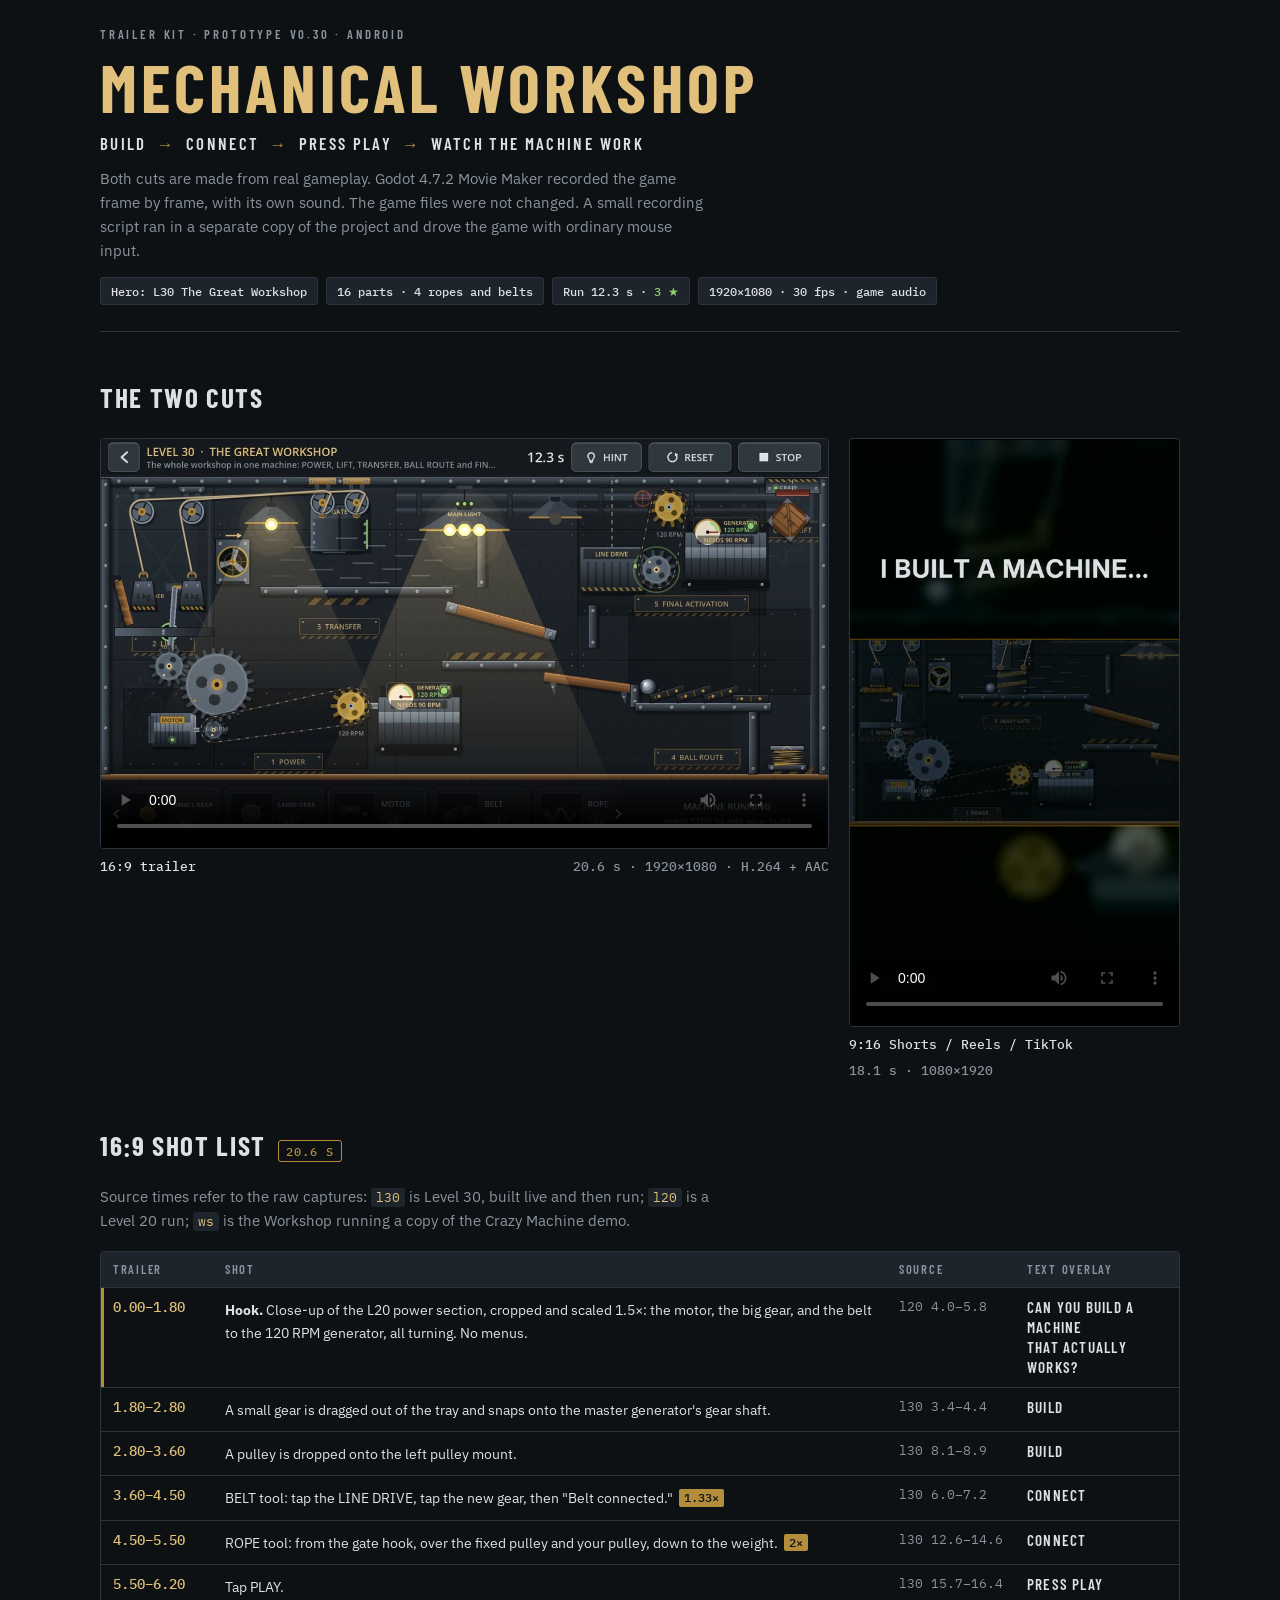
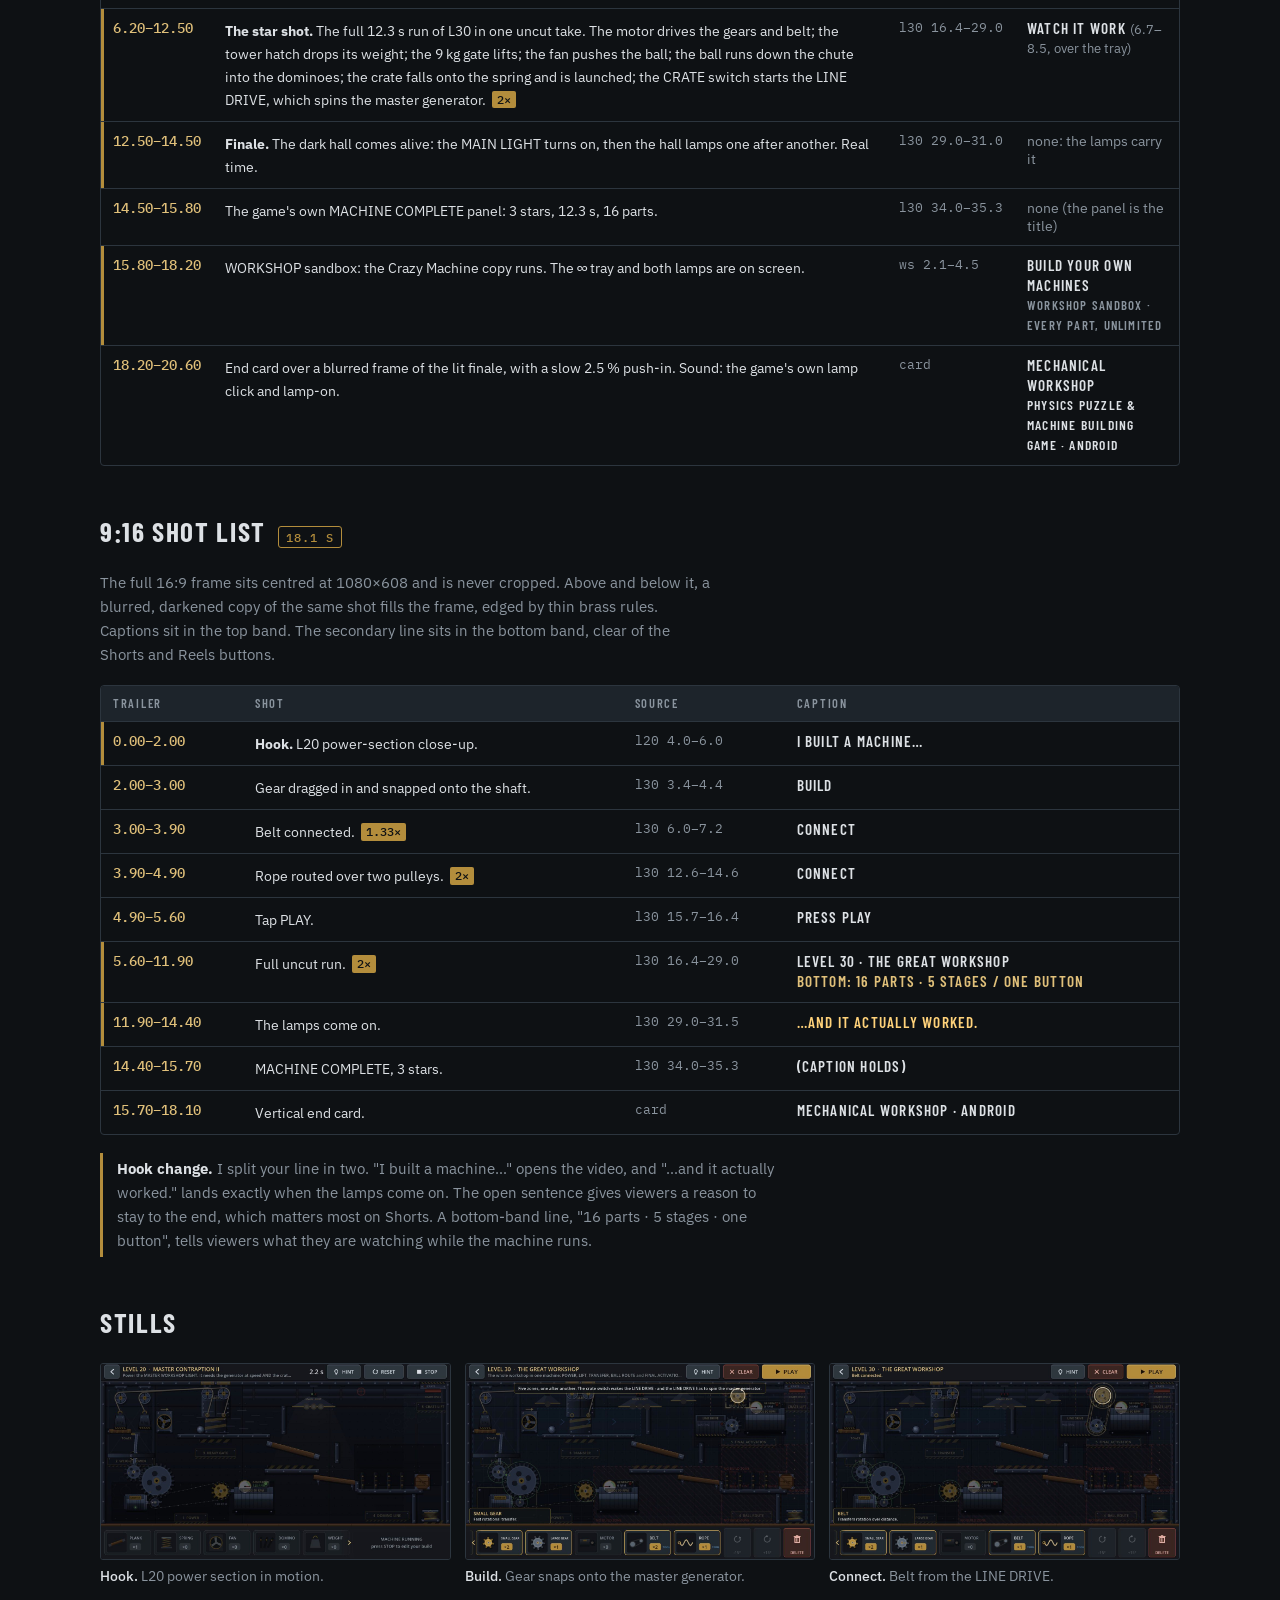
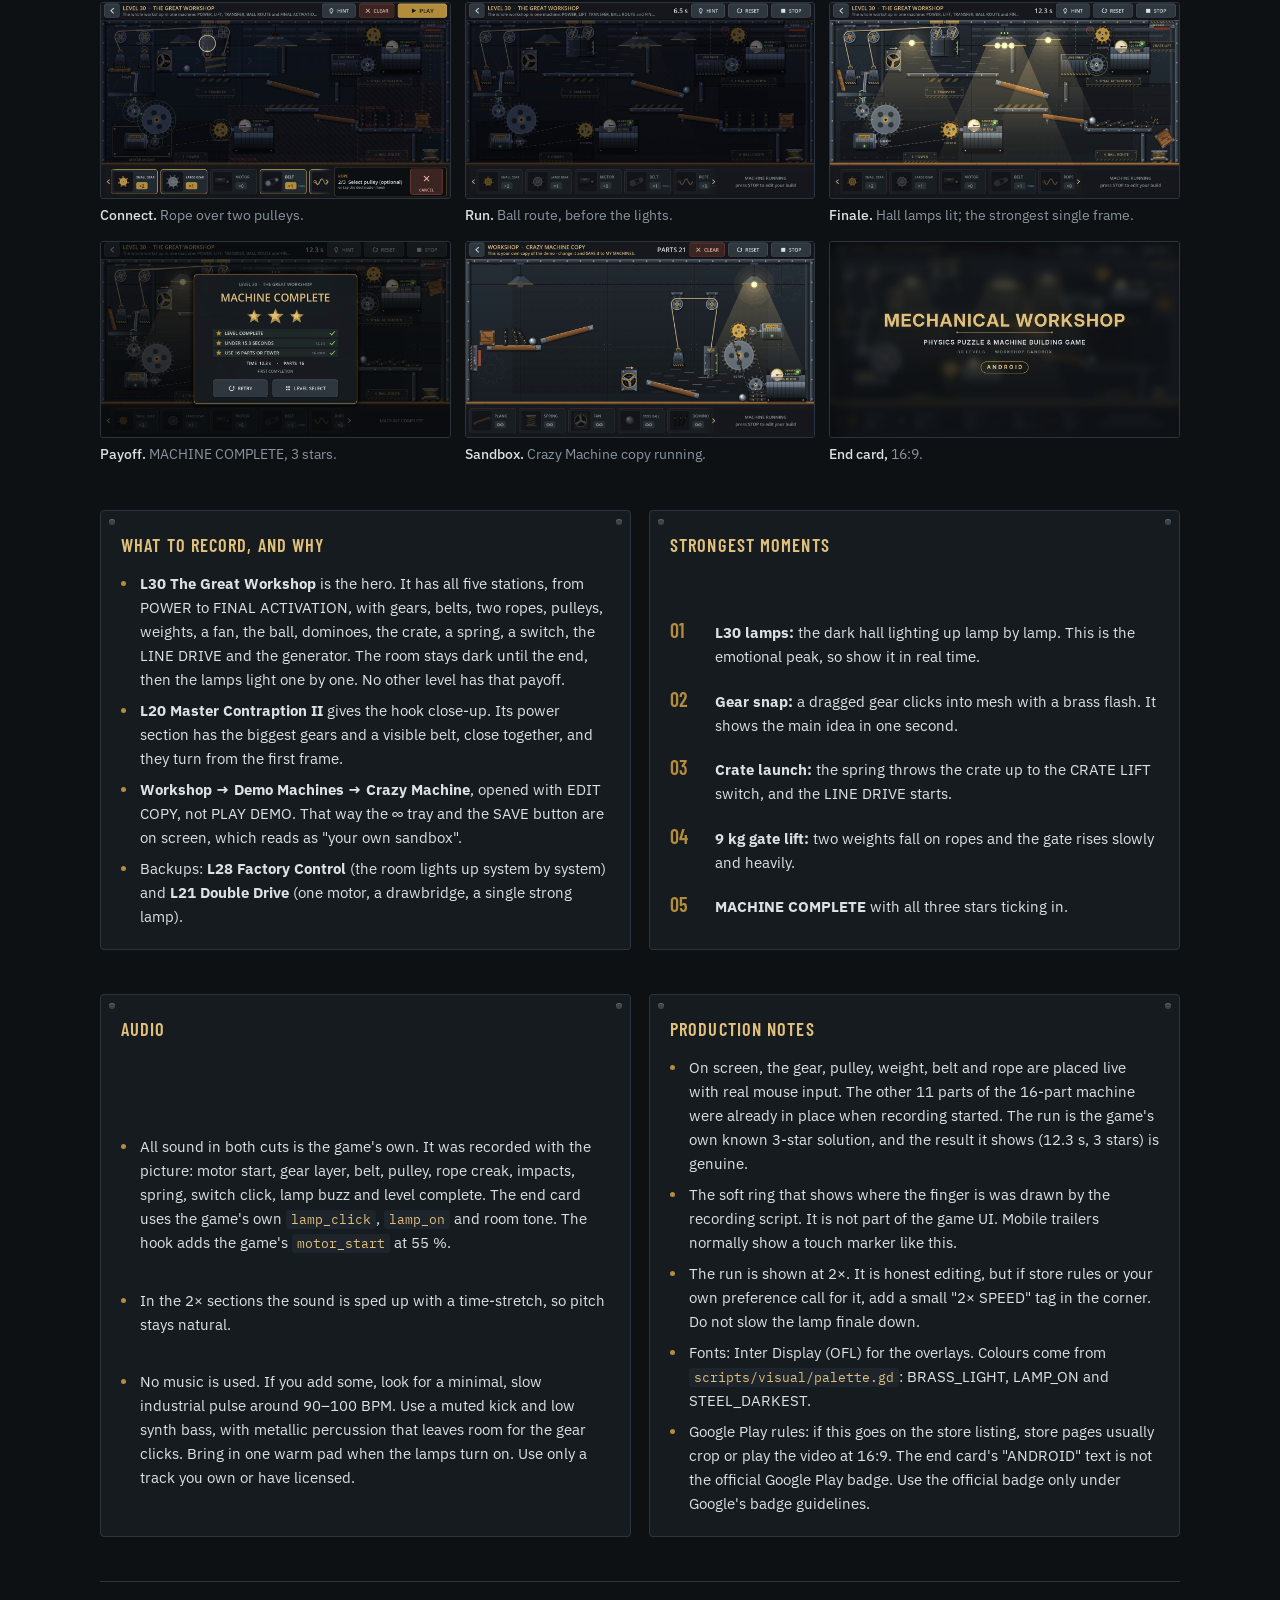
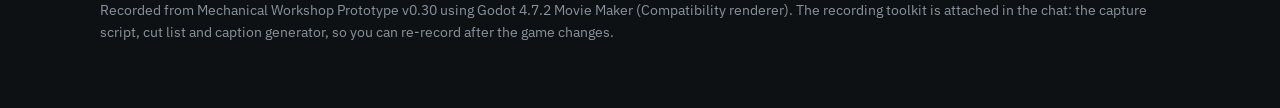
==== index.html @ 8f276968 "Add Mechanical Workshop trailer site and media" ====
<!doctype html><html><head><meta charset=utf8><meta name=viewport content="width=device-width,initial-scale=1,viewport-fit=cover"><style>:root{color-scheme:light;box-sizing:border-box;padding-top:env(safe-area-inset-top,0px);padding-bottom:env(safe-area-inset-bottom,0px)}html{scroll-padding-top:env(safe-area-inset-top,0px)}body{margin:0;padding:0;font:14px -apple-system,BlinkMacSystemFont,sans-serif;background:#fff;color:#000}img{max-width:100%}[hidden]:not([hidden=until-found i]){display:none!important}</style></head><body>
<title>Mechanical Workshop Trailer Kit</title>
<link rel="preconnect" href="https://fonts.googleapis.com">
<link rel="preconnect" href="https://fonts.gstatic.com" crossorigin>
<link rel="stylesheet" href="https://fonts.googleapis.com/css2?family=Barlow+Condensed:wght@500;600;700&family=IBM+Plex+Sans:wght@400;500;600&family=IBM+Plex+Mono:wght@400;500&display=swap">
<style>
/* Layout: a workshop production sheet. Riveted steel panels, brass stencil labels, timecodes in mono; one deliberate dark look that matches the game. */
:root {
  --bg: #0e1114;          /* STEEL_DARKEST from the game palette */
  --panel: #161b20;
  --panel-2: #1d242b;
  --rule: #2c353e;
  --fg: #dde1e5;          /* TEXT */
  --dim: #8a949e;         /* TEXT_DIM */
  --brass: #b38d3c;       /* BRASS */
  --brass-l: #e0c07a;     /* BRASS_LIGHT */
  --lamp: #ffd27a;        /* LAMP_ON */
  --green: #8fcf6f;       /* SIGNAL_GREEN */
  --f-display: "Barlow Condensed", "Arial Narrow", "Roboto Condensed", sans-serif;
  --f-body: "IBM Plex Sans", "Segoe UI", system-ui, sans-serif;
  --f-mono: "IBM Plex Mono", ui-monospace, "SFMono-Regular", Menlo, monospace;
  color-scheme: dark;
}
* { box-sizing: border-box; }
body { background: var(--bg); color: var(--fg); font: 15px/1.6 var(--f-body); }
.wrap { max-width: 1120px; margin: 0 auto; padding-inline: 20px; padding-block: 28px 64px; display: grid; gap: 44px; }
a { color: var(--brass-l); }
h1, h2, h3 { font-family: var(--f-display); text-transform: uppercase; letter-spacing: 0.06em; margin: 0; text-wrap: balance; font-weight: 700; }
h1 { font-size: clamp(2.4rem, 6vw, 4.2rem); line-height: 0.95; color: var(--brass-l); }
h2 { font-size: 1.7rem; color: var(--fg); display: flex; align-items: baseline; gap: 12px; flex-wrap: wrap; }
h2 .tag { font: 500 0.78rem/1 var(--f-mono); color: var(--brass); letter-spacing: 0.08em; border: 1px solid var(--brass); padding: 4px 7px; border-radius: 3px; }
h3 { font-size: 1.15rem; color: var(--brass-l); font-weight: 600; }
p { margin: 0; max-width: 68ch; }
.dim { color: var(--dim); }
.eyebrow { font: 600 0.8rem/1 var(--f-display); letter-spacing: 0.22em; text-transform: uppercase; color: var(--dim); }
section { display: grid; gap: 18px; }

header.top { display: grid; gap: 14px; padding-bottom: 26px; border-bottom: 1px solid var(--rule); }
.loop { font: 600 1.05rem/1.2 var(--f-display); letter-spacing: 0.14em; text-transform: uppercase; display: flex; flex-wrap: wrap; gap: 6px 10px; align-items: center; color: var(--fg); }
.loop span.arrow { color: var(--brass); }
.facts { display: flex; flex-wrap: wrap; gap: 8px; }
.chip { font: 500 0.78rem/1 var(--f-mono); color: var(--fg); background: var(--panel-2); border: 1px solid var(--rule); padding: 7px 10px; border-radius: 3px; }
.chip b { color: var(--green); font-weight: 500; }

.players { display: grid; grid-template-columns: minmax(0, 2.2fr) minmax(0, 1fr); gap: 20px; align-items: start; }
.player { display: grid; gap: 10px; min-width: 0; }
.player video { width: 100%; max-width: 100%; display: block; background: #000; border: 1px solid var(--rule); border-radius: 4px; }
.player.v video { max-height: 640px; aspect-ratio: 9 / 16; object-fit: contain; }
.player .cap { display: flex; justify-content: space-between; gap: 10px; flex-wrap: wrap; font: 500 0.8rem/1.3 var(--f-mono); color: var(--dim); }
.player .cap strong { color: var(--fg); font-weight: 500; }

.panel { background: var(--panel); border: 1px solid var(--rule); border-radius: 4px; padding: 20px; display: grid; gap: 12px; position: relative; }
.panel::before, .panel::after { content: ""; position: absolute; top: 8px; width: 6px; height: 6px; border-radius: 50%; background: #3a444e; box-shadow: inset 0 1px 0 #59656f; }
.panel::before { left: 8px; } .panel::after { right: 8px; }

.edl { overflow-x: auto; border: 1px solid var(--rule); border-radius: 4px; }
table { border-collapse: collapse; width: 100%; min-width: 760px; font-size: 0.9rem; }
th { font: 600 0.78rem/1.2 var(--f-display); letter-spacing: 0.14em; text-transform: uppercase; color: var(--dim); text-align: left; padding: 10px 12px; background: var(--panel-2); border-bottom: 1px solid var(--rule); }
td { padding: 10px 12px; border-bottom: 1px solid var(--rule); vertical-align: top; }
tr:last-child td { border-bottom: 0; }
td.tc { font: 500 0.85rem/1.4 var(--f-mono); color: var(--brass-l); white-space: nowrap; font-variant-numeric: tabular-nums; }
td.src { font: 400 0.8rem/1.45 var(--f-mono); color: var(--dim); white-space: nowrap; }
td.ov { font: 600 0.95rem/1.3 var(--f-display); letter-spacing: 0.08em; text-transform: uppercase; color: var(--fg); }
td.ov.none { color: var(--dim); font: 400 0.85rem var(--f-body); letter-spacing: 0; text-transform: none; }
tr.beat td:first-child { box-shadow: inset 3px 0 0 var(--brass); }
.speed { display: inline-block; font: 500 0.72rem/1 var(--f-mono); color: var(--bg); background: var(--brass); padding: 3px 5px; border-radius: 2px; margin-left: 6px; vertical-align: 1px; }

.stills { display: grid; grid-template-columns: repeat(auto-fill, minmax(260px, 1fr)); gap: 14px; }
figure { margin: 0; display: grid; gap: 6px; min-width: 0; }
figure img { width: 100%; display: block; border: 1px solid var(--rule); border-radius: 3px; aspect-ratio: 16 / 9; object-fit: cover; background: #000; }
figcaption { font-size: 0.85rem; color: var(--dim); }
figcaption b { color: var(--fg); font-weight: 500; }

.cols { display: grid; grid-template-columns: repeat(auto-fit, minmax(300px, 1fr)); gap: 18px; }
ul.plain { margin: 0; padding-left: 1.1em; display: grid; gap: 7px; }
ul.plain li { padding-left: 2px; }
ul.plain li::marker { color: var(--brass); }
.rank { display: grid; gap: 10px; counter-reset: r; margin: 0; padding: 0; list-style: none; }
.rank li { display: grid; grid-template-columns: 2.2rem minmax(0, 1fr); gap: 10px; align-items: baseline; counter-increment: r; }
.rank li::before { content: counter(r, decimal-leading-zero); font: 600 1.25rem/1 var(--f-display); color: var(--brass); }
.rank b { color: var(--fg); }
code { font: 0.85em var(--f-mono); color: var(--brass-l); background: var(--panel-2); padding: 1px 5px; border-radius: 3px; }
.note { border-left: 3px solid var(--brass); padding: 4px 0 4px 14px; color: var(--dim); max-width: 75ch; }
.note b { color: var(--fg); }
footer { color: var(--dim); font-size: 0.85rem; border-top: 1px solid var(--rule); padding-top: 18px; }

@media (max-width: 760px) {
  .players { grid-template-columns: minmax(0, 1fr); }
  .player.v { max-width: 360px; }
}
@media (prefers-reduced-motion: reduce) { * { scroll-behavior: auto; } }
</style>

<div class="wrap">

<header class="top">
  <div class="eyebrow">Trailer kit · Prototype v0.30 · Android</div>
  <h1>Mechanical Workshop</h1>
  <div class="loop" aria-label="Trailer arc">
    <span>Build</span><span class="arrow">→</span><span>Connect</span><span class="arrow">→</span><span>Press play</span><span class="arrow">→</span><span>Watch the machine work</span>
  </div>
  <p class="dim">Both cuts are made from real gameplay. Godot 4.7.2 Movie Maker recorded the game frame by frame, with its own sound. The game files were not changed. A small recording script ran in a separate copy of the project and drove the game with ordinary mouse input.</p>
  <div class="facts">
    <span class="chip">Hero: L30 The Great Workshop</span>
    <span class="chip">16 parts · 4 ropes and belts</span>
    <span class="chip">Run 12.3 s · <b>3 ★</b></span>
    <span class="chip">1920×1080 · 30 fps · game audio</span>
  </div>
</header>

<section>
  <h2>The two cuts</h2>
  <div class="players">
    <div class="player">
      <video controls preload="metadata" playsinline poster="media/poster_h.jpg" src="media/mechanical_workshop_trailer_16x9.mp4"></video>
      <div class="cap"><strong>16:9 trailer</strong><span>20.6 s · 1920×1080 · H.264 + AAC</span></div>
    </div>
    <div class="player v">
      <video controls preload="metadata" playsinline poster="media/poster_v.jpg" src="media/mechanical_workshop_shorts_9x16.mp4"></video>
      <div class="cap"><strong>9:16 Shorts / Reels / TikTok</strong><span>18.1 s · 1080×1920</span></div>
    </div>
  </div>
</section>

<section>
  <h2>16:9 shot list <span class="tag">20.6 s</span></h2>
  <p class="dim">Source times refer to the raw captures: <code>l30</code> is Level 30, built live and then run; <code>l20</code> is a Level 20 run; <code>ws</code> is the Workshop running a copy of the Crazy Machine demo.</p>
  <div class="edl">
    <table>
      <thead><tr><th>Trailer</th><th>Shot</th><th>Source</th><th>Text overlay</th></tr></thead>
      <tbody>
        <tr class="beat"><td class="tc">0.00–1.80</td><td><b>Hook.</b> Close-up of the L20 power section, cropped and scaled 1.5×: the motor, the big gear, and the belt to the 120 RPM generator, all turning. No menus.</td><td class="src">l20 4.0–5.8</td><td class="ov">Can you build a machine<br>that actually works?</td></tr>
        <tr><td class="tc">1.80–2.80</td><td>A small gear is dragged out of the tray and snaps onto the master generator's gear shaft.</td><td class="src">l30 3.4–4.4</td><td class="ov">Build</td></tr>
        <tr><td class="tc">2.80–3.60</td><td>A pulley is dropped onto the left pulley mount.</td><td class="src">l30 8.1–8.9</td><td class="ov">Build</td></tr>
        <tr><td class="tc">3.60–4.50</td><td>BELT tool: tap the LINE DRIVE, tap the new gear, then "Belt connected."<span class="speed">1.33×</span></td><td class="src">l30 6.0–7.2</td><td class="ov">Connect</td></tr>
        <tr><td class="tc">4.50–5.50</td><td>ROPE tool: from the gate hook, over the fixed pulley and your pulley, down to the weight.<span class="speed">2×</span></td><td class="src">l30 12.6–14.6</td><td class="ov">Connect</td></tr>
        <tr><td class="tc">5.50–6.20</td><td>Tap PLAY.</td><td class="src">l30 15.7–16.4</td><td class="ov">Press play</td></tr>
        <tr class="beat"><td class="tc">6.20–12.50</td><td><b>The star shot.</b> The full 12.3 s run of L30 in one uncut take. The motor drives the gears and belt; the tower hatch drops its weight; the 9 kg gate lifts; the fan pushes the ball; the ball runs down the chute into the dominoes; the crate falls onto the spring and is launched; the CRATE switch starts the LINE DRIVE, which spins the master generator.<span class="speed">2×</span></td><td class="src">l30 16.4–29.0</td><td class="ov">Watch it work <span class="dim" style="font:400 .8rem var(--f-body);text-transform:none;letter-spacing:0">(6.7–8.5, over the tray)</span></td></tr>
        <tr class="beat"><td class="tc">12.50–14.50</td><td><b>Finale.</b> The dark hall comes alive: the MAIN LIGHT turns on, then the hall lamps one after another. Real time.</td><td class="src">l30 29.0–31.0</td><td class="ov none">none: the lamps carry it</td></tr>
        <tr><td class="tc">14.50–15.80</td><td>The game's own MACHINE COMPLETE panel: 3 stars, 12.3 s, 16 parts.</td><td class="src">l30 34.0–35.3</td><td class="ov none">none (the panel is the title)</td></tr>
        <tr class="beat"><td class="tc">15.80–18.20</td><td>WORKSHOP sandbox: the Crazy Machine copy runs. The ∞ tray and both lamps are on screen.</td><td class="src">ws 2.1–4.5</td><td class="ov">Build your own machines<br><span style="font-size:.8rem;color:var(--dim)">Workshop sandbox · every part, unlimited</span></td></tr>
        <tr><td class="tc">18.20–20.60</td><td>End card over a blurred frame of the lit finale, with a slow 2.5 % push-in. Sound: the game's own lamp click and lamp-on.</td><td class="src">card</td><td class="ov">Mechanical Workshop<br><span style="font-size:.85rem">Physics Puzzle &amp; Machine Building Game · Android</span></td></tr>
      </tbody>
    </table>
  </div>
</section>

<section>
  <h2>9:16 shot list <span class="tag">18.1 s</span></h2>
  <p class="dim">The full 16:9 frame sits centred at 1080×608 and is never cropped. Above and below it, a blurred, darkened copy of the same shot fills the frame, edged by thin brass rules. Captions sit in the top band. The secondary line sits in the bottom band, clear of the Shorts and Reels buttons.</p>
  <div class="edl">
    <table>
      <thead><tr><th>Trailer</th><th>Shot</th><th>Source</th><th>Caption</th></tr></thead>
      <tbody>
        <tr class="beat"><td class="tc">0.00–2.00</td><td><b>Hook.</b> L20 power-section close-up.</td><td class="src">l20 4.0–6.0</td><td class="ov">I built a machine…</td></tr>
        <tr><td class="tc">2.00–3.00</td><td>Gear dragged in and snapped onto the shaft.</td><td class="src">l30 3.4–4.4</td><td class="ov">Build</td></tr>
        <tr><td class="tc">3.00–3.90</td><td>Belt connected.<span class="speed">1.33×</span></td><td class="src">l30 6.0–7.2</td><td class="ov">Connect</td></tr>
        <tr><td class="tc">3.90–4.90</td><td>Rope routed over two pulleys.<span class="speed">2×</span></td><td class="src">l30 12.6–14.6</td><td class="ov">Connect</td></tr>
        <tr><td class="tc">4.90–5.60</td><td>Tap PLAY.</td><td class="src">l30 15.7–16.4</td><td class="ov">Press play</td></tr>
        <tr class="beat"><td class="tc">5.60–11.90</td><td>Full uncut run.<span class="speed">2×</span></td><td class="src">l30 16.4–29.0</td><td class="ov">Level 30 · The Great Workshop<br><span style="color:var(--brass-l)">bottom: 16 parts · 5 stages / one button</span></td></tr>
        <tr class="beat"><td class="tc">11.90–14.40</td><td>The lamps come on.</td><td class="src">l30 29.0–31.5</td><td class="ov" style="color:var(--lamp)">…and it actually worked.</td></tr>
        <tr><td class="tc">14.40–15.70</td><td>MACHINE COMPLETE, 3 stars.</td><td class="src">l30 34.0–35.3</td><td class="ov">(caption holds)</td></tr>
        <tr><td class="tc">15.70–18.10</td><td>Vertical end card.</td><td class="src">card</td><td class="ov">Mechanical Workshop · Android</td></tr>
      </tbody>
    </table>
  </div>
  <p class="note"><b>Hook change.</b> I split your line in two. "I built a machine…" opens the video, and "…and it actually worked." lands exactly when the lamps come on. The open sentence gives viewers a reason to stay to the end, which matters most on Shorts. A bottom-band line, "16 parts · 5 stages · one button", tells viewers what they are watching while the machine runs.</p>
</section>

<section>
  <h2>Stills</h2>
  <div class="stills">
    <figure><img src="media/01_hook_power_section_L20.jpg" alt="Level 20 power section: motor, large gear, belt and generator at 120 RPM" loading="lazy"><figcaption><b>Hook.</b> L20 power section in motion.</figcaption></figure>
    <figure><img src="media/02_build_gear_snaps_onto_master_generator.jpg" alt="Small gear placed on the master generator shaft in Level 30" loading="lazy"><figcaption><b>Build.</b> Gear snaps onto the master generator.</figcaption></figure>
    <figure><img src="media/03_connect_belt_line_drive.jpg" alt="Belt connected from the line drive to the gear" loading="lazy"><figcaption><b>Connect.</b> Belt from the LINE DRIVE.</figcaption></figure>
    <figure><img src="media/04_connect_rope_over_pulleys.jpg" alt="Rope routed from the heavy gate over two pulleys to a weight" loading="lazy"><figcaption><b>Connect.</b> Rope over two pulleys.</figcaption></figure>
    <figure><img src="media/05_run_ball_route.jpg" alt="Level 30 running: ball on the route towards the dominoes" loading="lazy"><figcaption><b>Run.</b> Ball route, before the lights.</figcaption></figure>
    <figure><img src="media/06_finale_hall_lamps.jpg" alt="Level 30 finale with the main light and hall lamps on" loading="lazy"><figcaption><b>Finale.</b> Hall lamps lit; the strongest single frame.</figcaption></figure>
    <figure><img src="media/07_machine_complete_3_stars.jpg" alt="Machine complete panel with three stars" loading="lazy"><figcaption><b>Payoff.</b> MACHINE COMPLETE, 3 stars.</figcaption></figure>
    <figure><img src="media/08_workshop_crazy_machine.jpg" alt="Workshop sandbox running the Crazy Machine copy" loading="lazy"><figcaption><b>Sandbox.</b> Crazy Machine copy running.</figcaption></figure>
    <figure><img src="media/09_end_card_16x9.jpg" alt="16:9 end card" loading="lazy"><figcaption><b>End card,</b> 16:9.</figcaption></figure>
  </div>
</section>

<section class="cols">
  <div class="panel">
    <h3>What to record, and why</h3>
    <ul class="plain">
      <li><b>L30 The Great Workshop</b> is the hero. It has all five stations, from POWER to FINAL ACTIVATION, with gears, belts, two ropes, pulleys, weights, a fan, the ball, dominoes, the crate, a spring, a switch, the LINE DRIVE and the generator. The room stays dark until the end, then the lamps light one by one. No other level has that payoff.</li>
      <li><b>L20 Master Contraption II</b> gives the hook close-up. Its power section has the biggest gears and a visible belt, close together, and they turn from the first frame.</li>
      <li><b>Workshop → Demo Machines → Crazy Machine</b>, opened with EDIT COPY, not PLAY DEMO. That way the ∞ tray and the SAVE button are on screen, which reads as "your own sandbox".</li>
      <li>Backups: <b>L28 Factory Control</b> (the room lights up system by system) and <b>L21 Double Drive</b> (one motor, a drawbridge, a single strong lamp).</li>
    </ul>
  </div>
  <div class="panel">
    <h3>Strongest moments</h3>
    <ol class="rank">
      <li><span><b>L30 lamps:</b> the dark hall lighting up lamp by lamp. This is the emotional peak, so show it in real time.</span></li>
      <li><span><b>Gear snap:</b> a dragged gear clicks into mesh with a brass flash. It shows the main idea in one second.</span></li>
      <li><span><b>Crate launch:</b> the spring throws the crate up to the CRATE LIFT switch, and the LINE DRIVE starts.</span></li>
      <li><span><b>9 kg gate lift:</b> two weights fall on ropes and the gate rises slowly and heavily.</span></li>
      <li><span><b>MACHINE COMPLETE</b> with all three stars ticking in.</span></li>
    </ol>
  </div>
</section>

<section class="cols">
  <div class="panel">
    <h3>Audio</h3>
    <ul class="plain">
      <li>All sound in both cuts is the game's own. It was recorded with the picture: motor start, gear layer, belt, pulley, rope creak, impacts, spring, switch click, lamp buzz and level complete. The end card uses the game's own <code>lamp_click</code>, <code>lamp_on</code> and room tone. The hook adds the game's <code>motor_start</code> at 55 %.</li>
      <li>In the 2× sections the sound is sped up with a time-stretch, so pitch stays natural.</li>
      <li>No music is used. If you add some, look for a minimal, slow industrial pulse around 90–100 BPM. Use a muted kick and low synth bass, with metallic percussion that leaves room for the gear clicks. Bring in one warm pad when the lamps turn on. Use only a track you own or have licensed.</li>
    </ul>
  </div>
  <div class="panel">
    <h3>Production notes</h3>
    <ul class="plain">
      <li>On screen, the gear, pulley, weight, belt and rope are placed live with real mouse input. The other 11 parts of the 16-part machine were already in place when recording started. The run is the game's own known 3-star solution, and the result it shows (12.3 s, 3 stars) is genuine.</li>
      <li>The soft ring that shows where the finger is was drawn by the recording script. It is not part of the game UI. Mobile trailers normally show a touch marker like this.</li>
      <li>The run is shown at 2×. It is honest editing, but if store rules or your own preference call for it, add a small "2× SPEED" tag in the corner. Do not slow the lamp finale down.</li>
      <li>Fonts: Inter Display (OFL) for the overlays. Colours come from <code>scripts/visual/palette.gd</code>: BRASS_LIGHT, LAMP_ON and STEEL_DARKEST.</li>
      <li>Google Play rules: if this goes on the store listing, store pages usually crop or play the video at 16:9. The end card's "ANDROID" text is not the official Google Play badge. Use the official badge only under Google's badge guidelines.</li>
    </ul>
  </div>
</section>

<footer>Recorded from Mechanical Workshop Prototype v0.30 using Godot 4.7.2 Movie Maker (Compatibility renderer). The recording toolkit is attached in the chat: the capture script, cut list and caption generator, so you can re-record after the game changes.</footer>
</div>

</body></html>
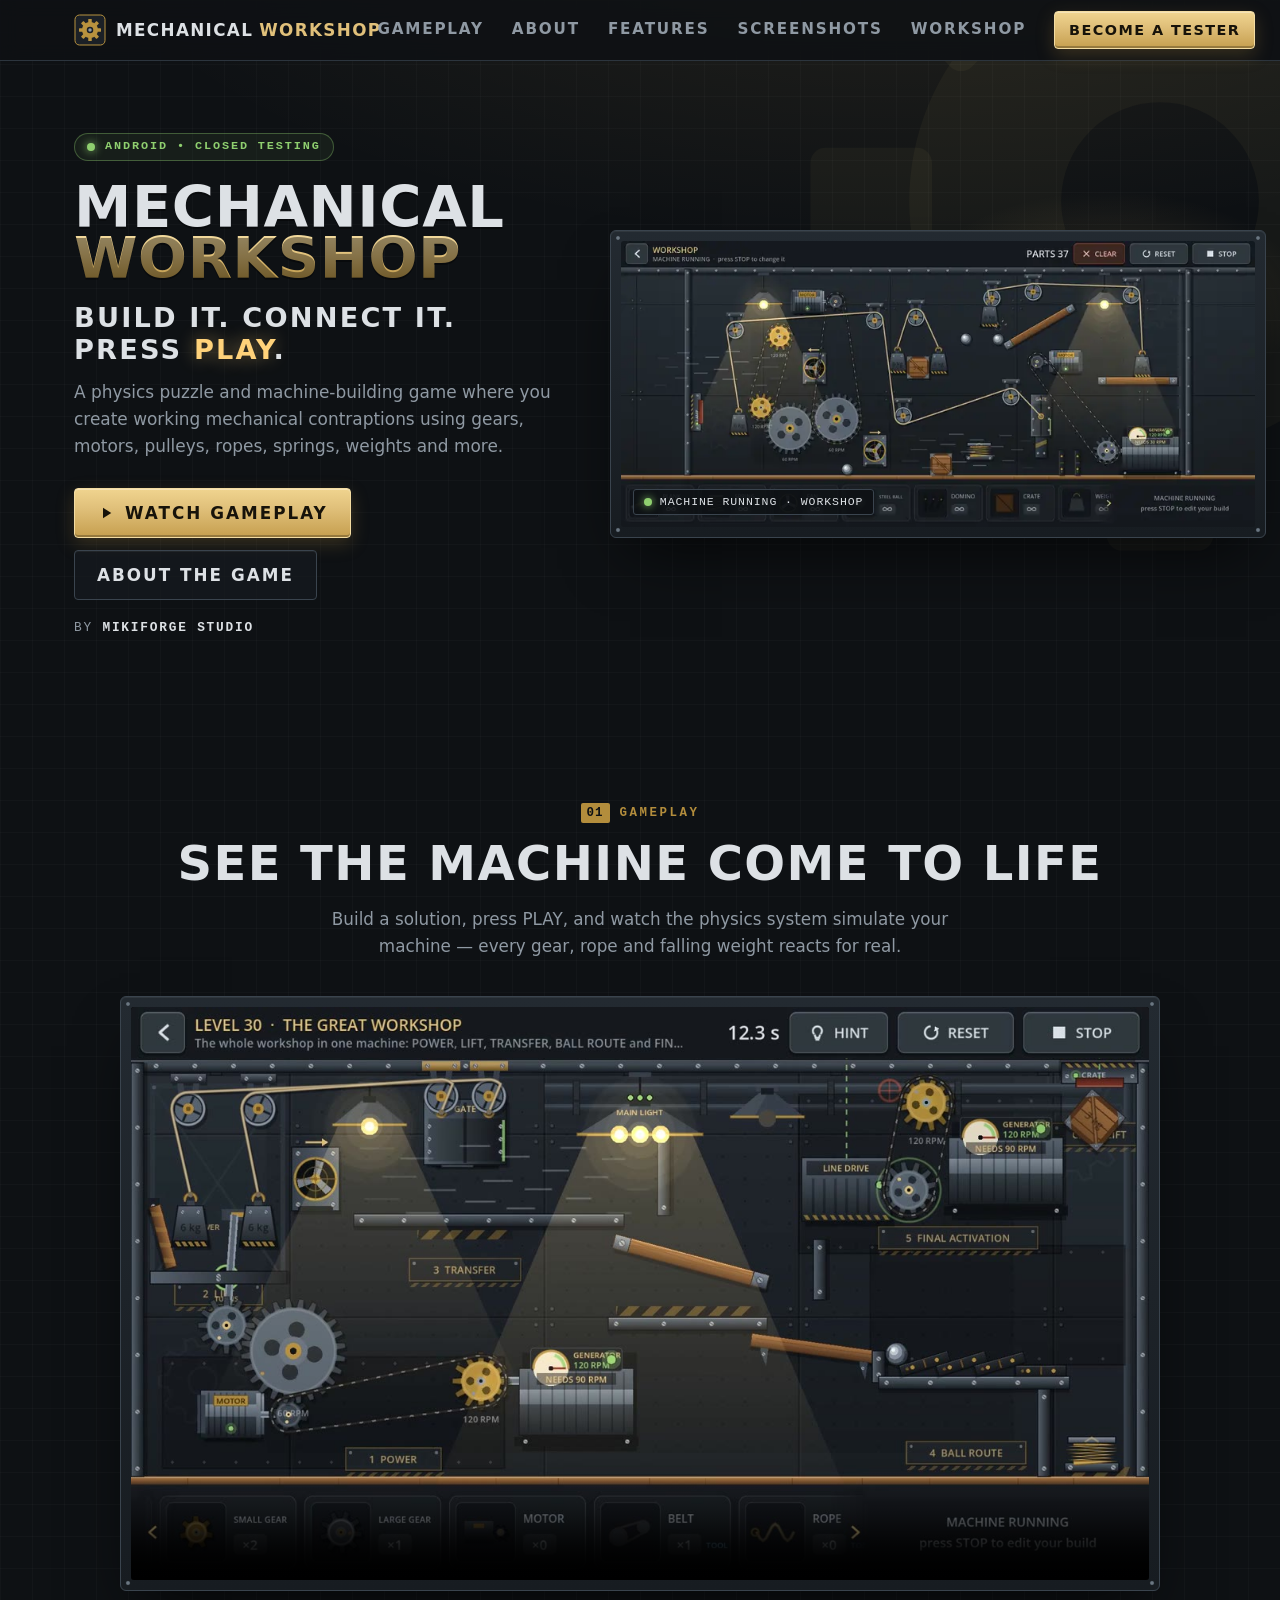
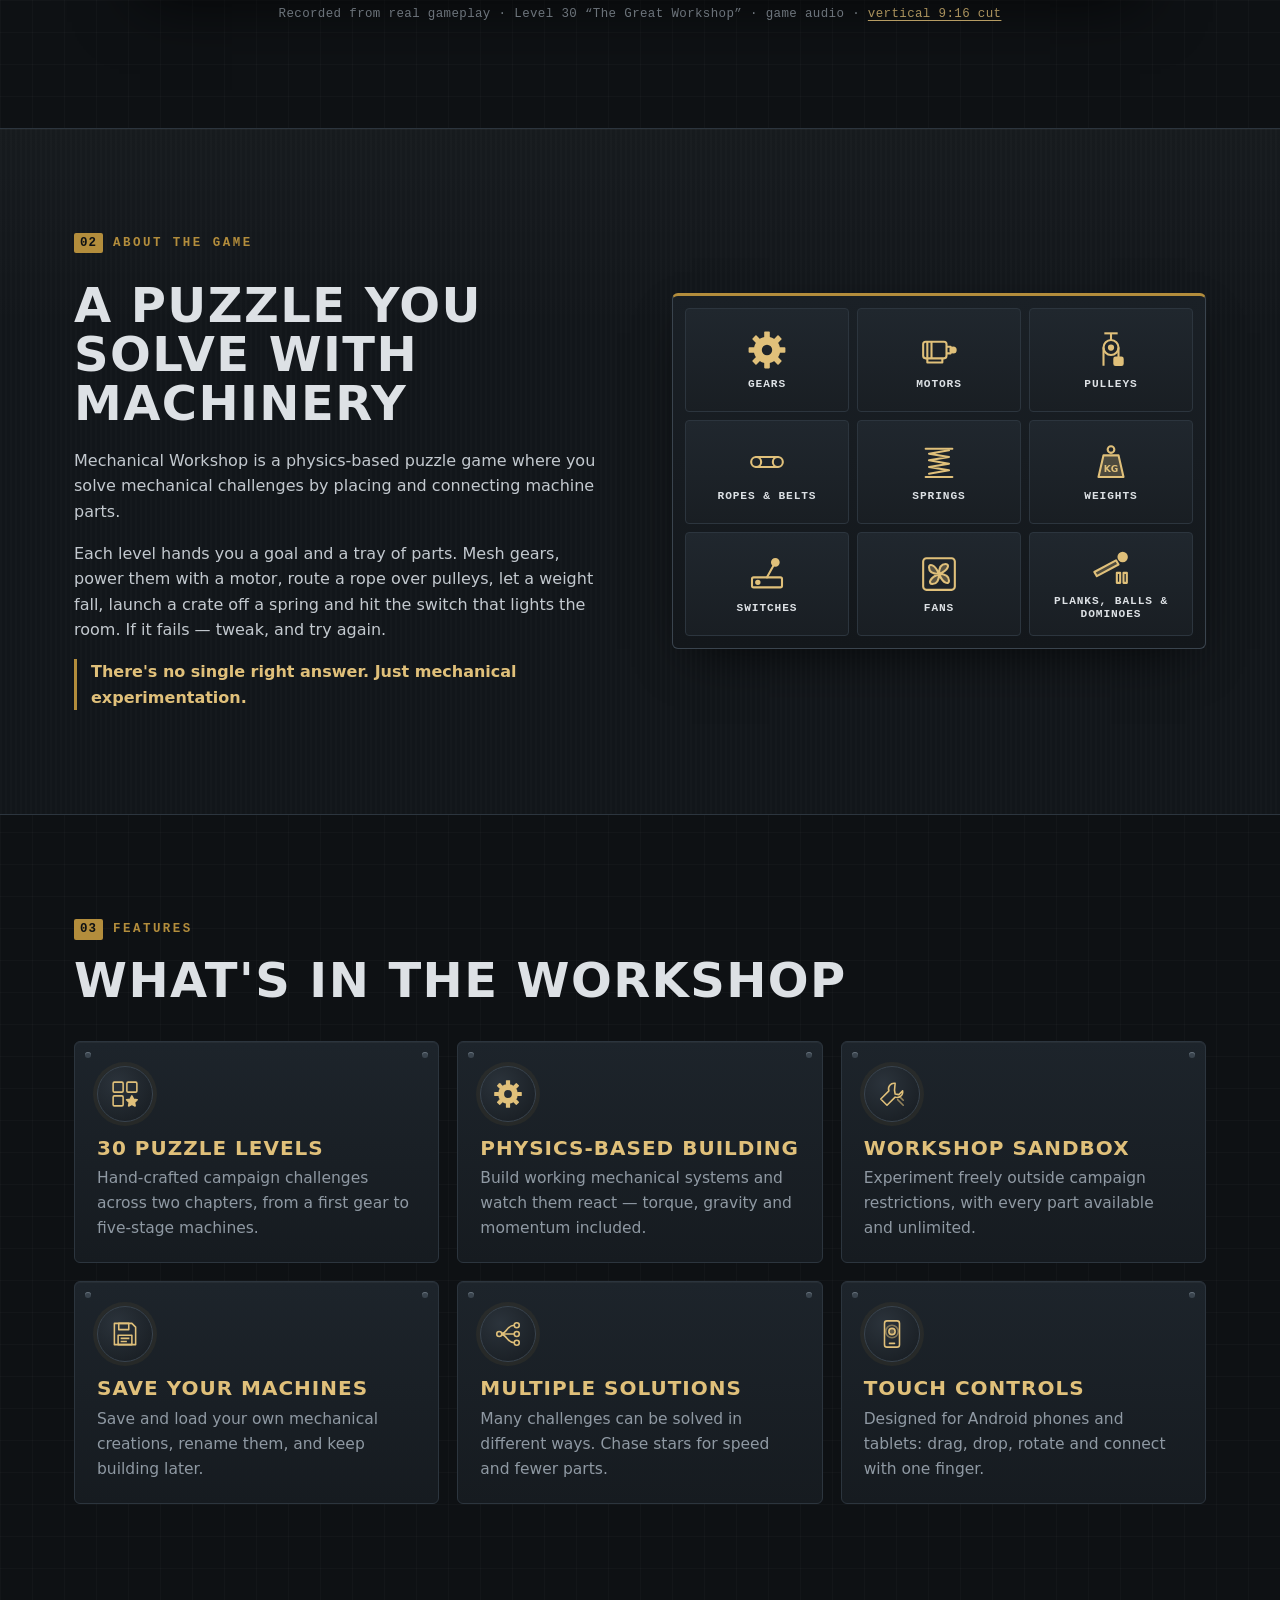
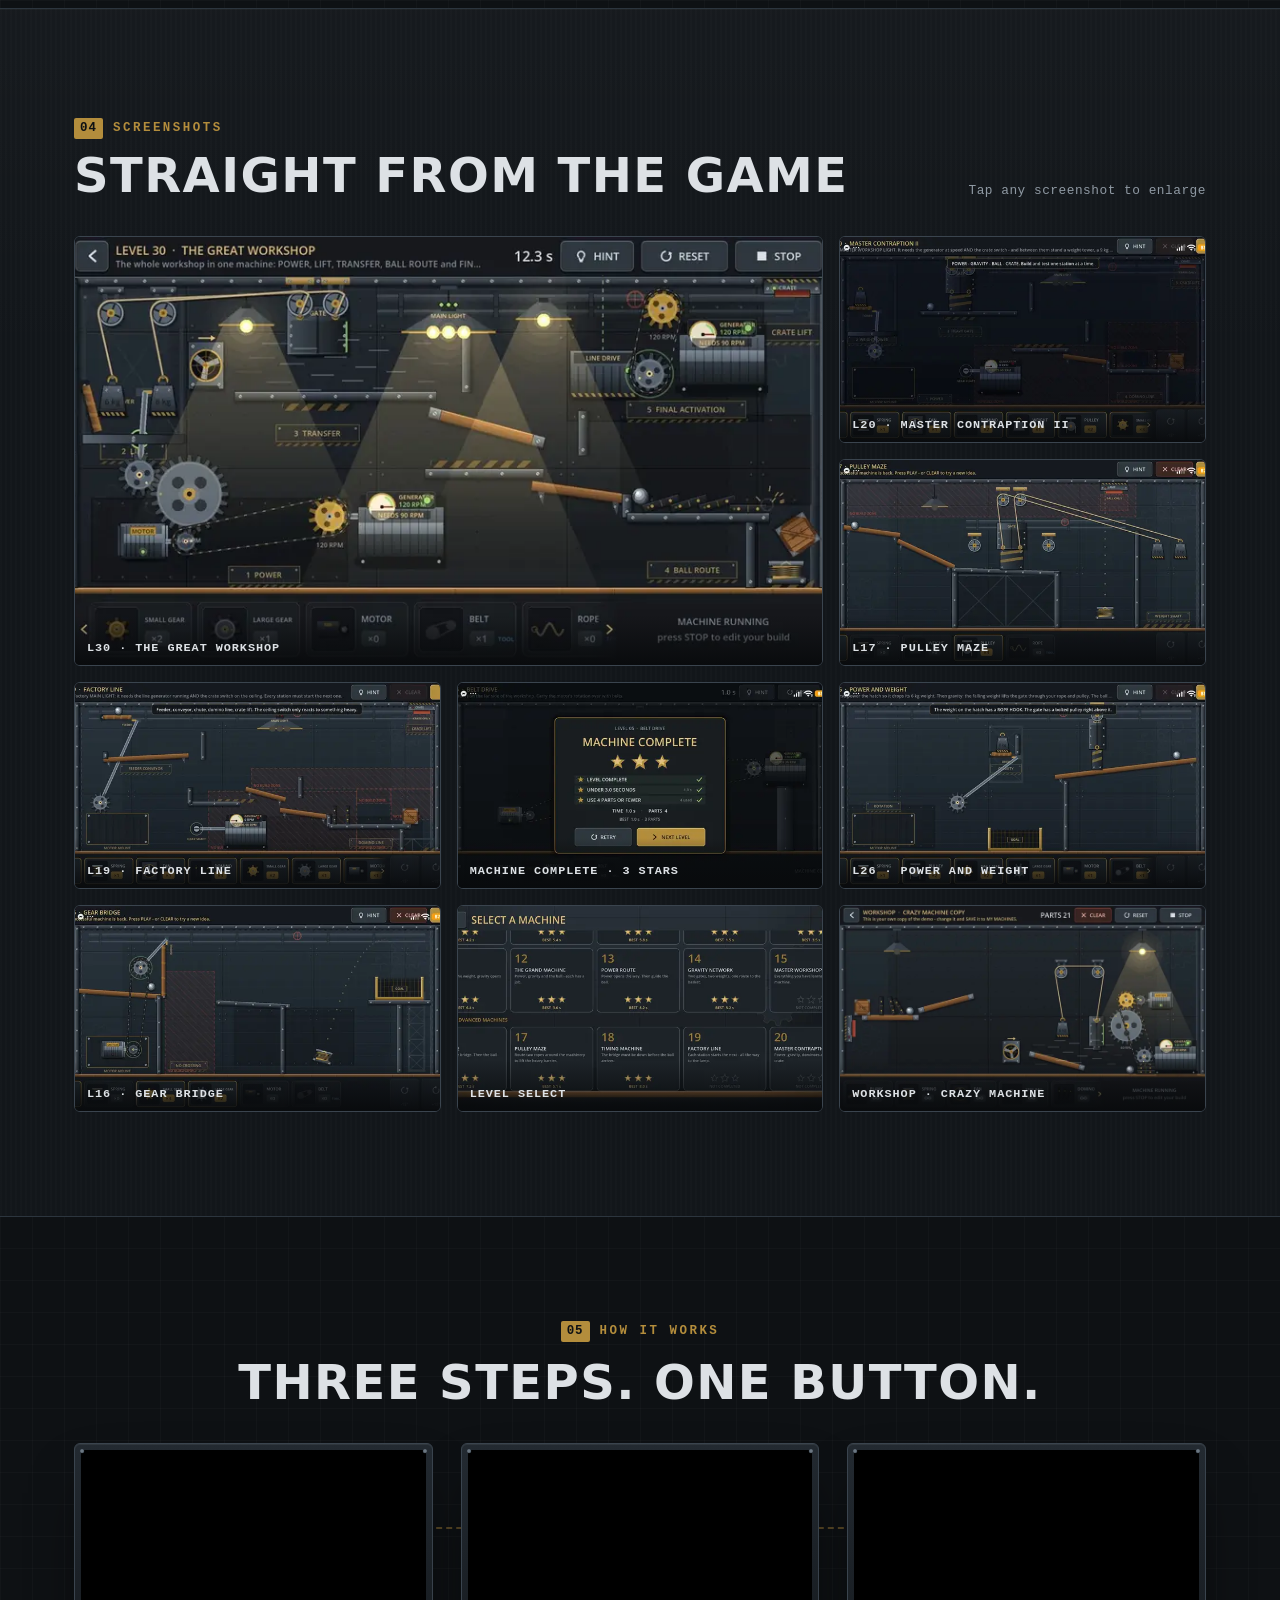
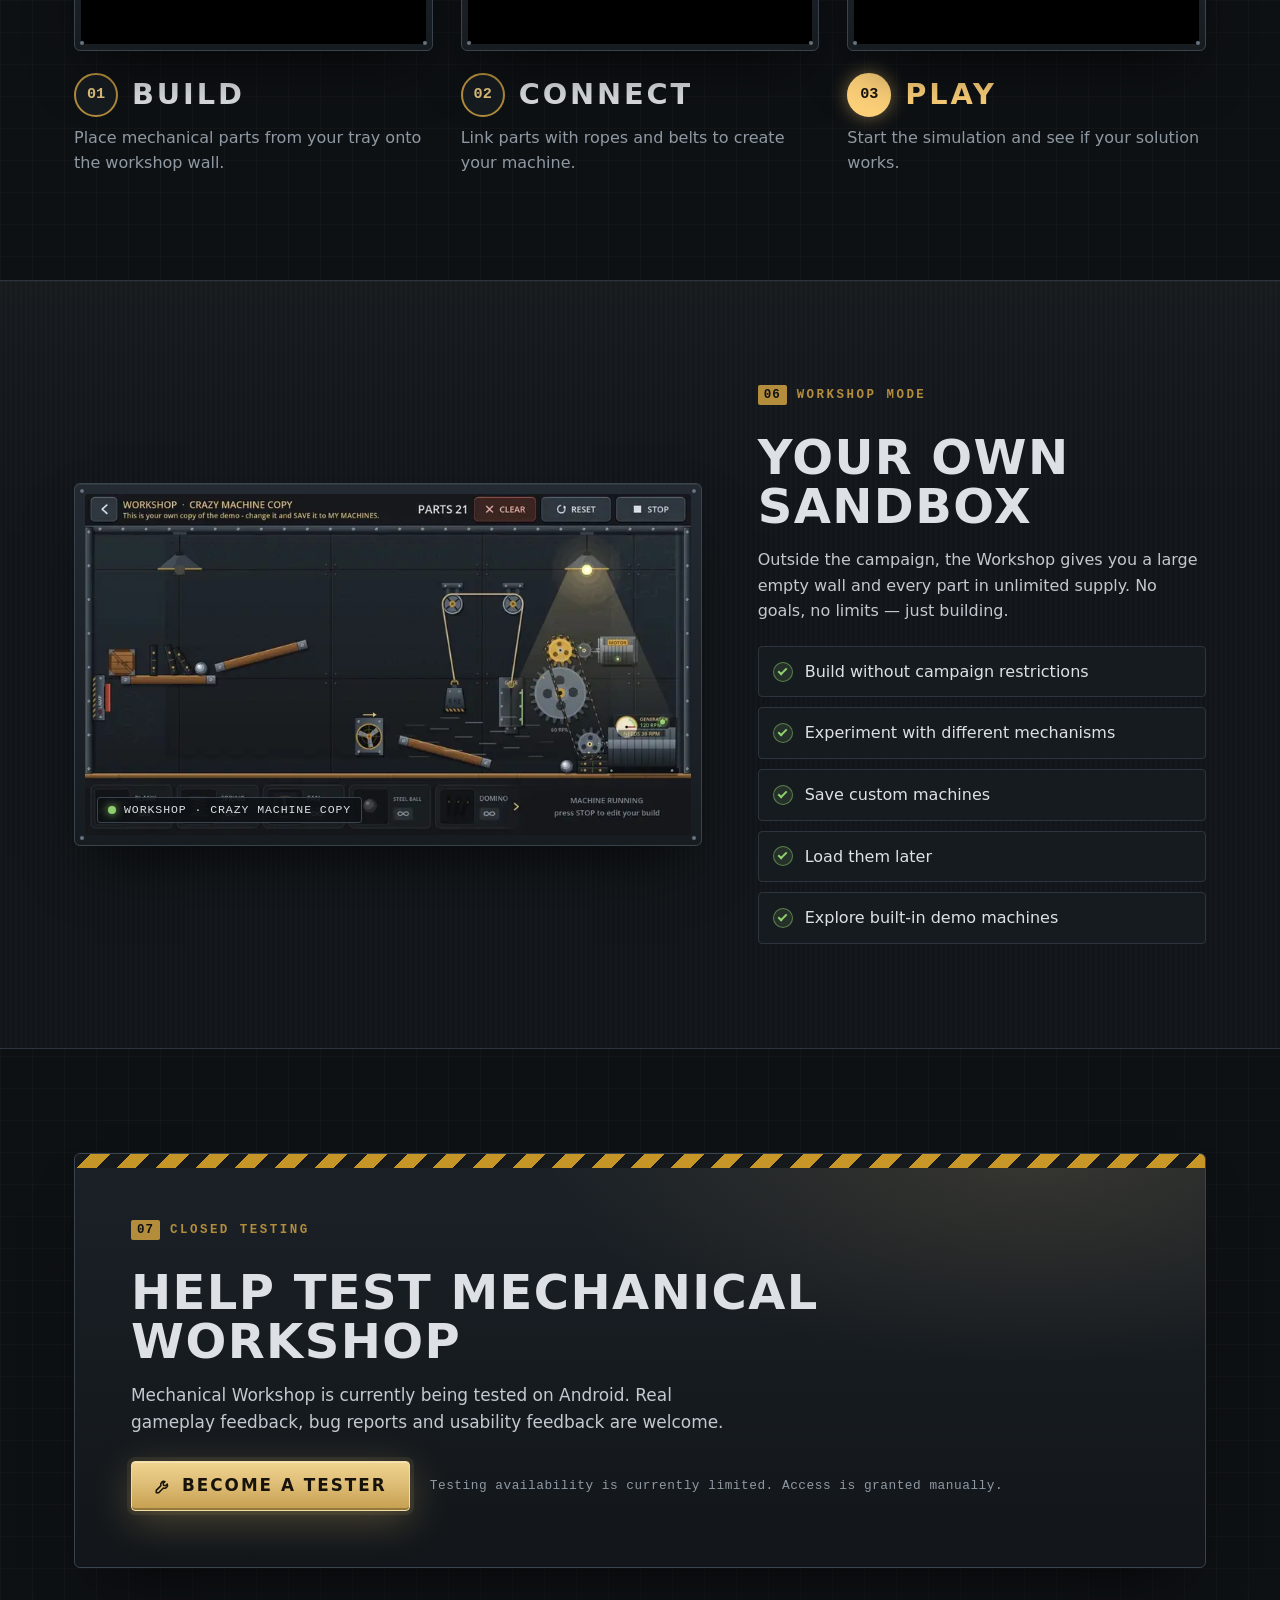
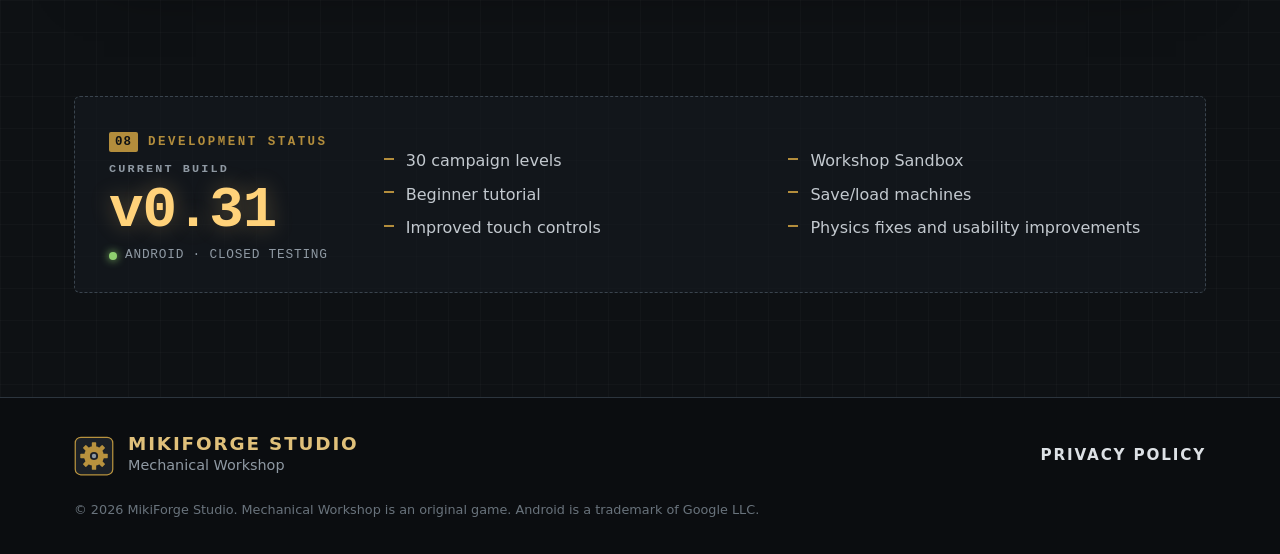
==== commit 2355e5c2: "Add files via upload" ====
--- a/index.html
+++ b/index.html
@@ -1,231 +1,458 @@
-<!doctype html><html><head><meta charset=utf8><meta name=viewport content="width=device-width,initial-scale=1,viewport-fit=cover"><style>:root{color-scheme:light;box-sizing:border-box;padding-top:env(safe-area-inset-top,0px);padding-bottom:env(safe-area-inset-bottom,0px)}html{scroll-padding-top:env(safe-area-inset-top,0px)}body{margin:0;padding:0;font:14px -apple-system,BlinkMacSystemFont,sans-serif;background:#fff;color:#000}img{max-width:100%}[hidden]:not([hidden=until-found i]){display:none!important}</style></head><body>
-<title>Mechanical Workshop Trailer Kit</title>
-<link rel="preconnect" href="https://fonts.googleapis.com">
-<link rel="preconnect" href="https://fonts.gstatic.com" crossorigin>
-<link rel="stylesheet" href="https://fonts.googleapis.com/css2?family=Barlow+Condensed:wght@500;600;700&family=IBM+Plex+Sans:wght@400;500;600&family=IBM+Plex+Mono:wght@400;500&display=swap">
-<style>
-/* Layout: a workshop production sheet. Riveted steel panels, brass stencil labels, timecodes in mono; one deliberate dark look that matches the game. */
-:root {
-  --bg: #0e1114;          /* STEEL_DARKEST from the game palette */
-  --panel: #161b20;
-  --panel-2: #1d242b;
-  --rule: #2c353e;
-  --fg: #dde1e5;          /* TEXT */
-  --dim: #8a949e;         /* TEXT_DIM */
-  --brass: #b38d3c;       /* BRASS */
-  --brass-l: #e0c07a;     /* BRASS_LIGHT */
-  --lamp: #ffd27a;        /* LAMP_ON */
-  --green: #8fcf6f;       /* SIGNAL_GREEN */
-  --f-display: "Barlow Condensed", "Arial Narrow", "Roboto Condensed", sans-serif;
-  --f-body: "IBM Plex Sans", "Segoe UI", system-ui, sans-serif;
-  --f-mono: "IBM Plex Mono", ui-monospace, "SFMono-Regular", Menlo, monospace;
-  color-scheme: dark;
+<!doctype html>
+<html lang="en">
+<head>
+<meta charset="utf-8">
+<meta name="viewport" content="width=device-width, initial-scale=1, viewport-fit=cover">
+<title>Mechanical Workshop – Physics Puzzle &amp; Machine Building Game</title>
+<meta name="description" content="Mechanical Workshop is a physics puzzle and machine-building game for Android by MikiForge Studio. Build working contraptions with gears, motors, pulleys, ropes, springs and weights, then press PLAY.">
+<meta name="author" content="MikiForge Studio">
+<meta name="theme-color" content="#0e1114">
+<meta name="color-scheme" content="dark">
+<link rel="canonical" href="https://mikulasik2.github.io/mechanical-workshop/">
+
+<!-- Open Graph / social previews (absolute URLs are required here) -->
+<meta property="og:type" content="website">
+<meta property="og:site_name" content="Mechanical Workshop">
+<meta property="og:title" content="Mechanical Workshop – Physics Puzzle &amp; Machine Building Game">
+<meta property="og:description" content="Build it. Connect it. Press PLAY. A physics puzzle game for Android where you build working machines from gears, motors, pulleys, ropes, springs and weights.">
+<meta property="og:url" content="https://mikulasik2.github.io/mechanical-workshop/">
+<meta property="og:image" content="https://mikulasik2.github.io/mechanical-workshop/assets/img/og-image.jpg">
+<meta property="og:image:width" content="1200">
+<meta property="og:image:height" content="630">
+<meta property="og:image:alt" content="Mechanical Workshop gameplay: a running machine of gears, belts, pulleys and lit lamps">
+<meta name="twitter:card" content="summary_large_image">
+<meta name="twitter:title" content="Mechanical Workshop – Physics Puzzle &amp; Machine Building Game">
+<meta name="twitter:description" content="Build it. Connect it. Press PLAY. A physics machine-building puzzle game for Android.">
+<meta name="twitter:image" content="https://mikulasik2.github.io/mechanical-workshop/assets/img/og-image.jpg">
+
+<link rel="icon" href="assets/img/favicon.svg" type="image/svg+xml">
+<link rel="icon" href="assets/img/favicon-32.png" sizes="32x32" type="image/png">
+<link rel="apple-touch-icon" href="assets/img/apple-touch-icon.png">
+
+<link rel="preload" as="image" type="image/webp"
+      imagesrcset="assets/img/shots/workshop-running-800.webp 800w, assets/img/shots/workshop-running-1600.webp 1600w"
+      imagesizes="(min-width: 960px) 60vw, 100vw">
+<link rel="stylesheet" href="assets/css/style.css">
+
+<script type="application/ld+json">
+{
+  "@context": "https://schema.org",
+  "@type": "VideoGame",
+  "name": "Mechanical Workshop",
+  "url": "https://mikulasik2.github.io/mechanical-workshop/",
+  "image": "https://mikulasik2.github.io/mechanical-workshop/assets/img/og-image.jpg",
+  "description": "A physics puzzle and machine-building game where you create working mechanical contraptions using gears, motors, pulleys, ropes, springs, weights and more.",
+  "genre": ["Puzzle", "Physics", "Simulation"],
+  "gamePlatform": "Android",
+  "operatingSystem": "Android",
+  "applicationCategory": "Game",
+  "author": { "@type": "Organization", "name": "MikiForge Studio" },
+  "publisher": { "@type": "Organization", "name": "MikiForge Studio" }
 }
-* { box-sizing: border-box; }
-body { background: var(--bg); color: var(--fg); font: 15px/1.6 var(--f-body); }
-.wrap { max-width: 1120px; margin: 0 auto; padding-inline: 20px; padding-block: 28px 64px; display: grid; gap: 44px; }
-a { color: var(--brass-l); }
-h1, h2, h3 { font-family: var(--f-display); text-transform: uppercase; letter-spacing: 0.06em; margin: 0; text-wrap: balance; font-weight: 700; }
-h1 { font-size: clamp(2.4rem, 6vw, 4.2rem); line-height: 0.95; color: var(--brass-l); }
-h2 { font-size: 1.7rem; color: var(--fg); display: flex; align-items: baseline; gap: 12px; flex-wrap: wrap; }
-h2 .tag { font: 500 0.78rem/1 var(--f-mono); color: var(--brass); letter-spacing: 0.08em; border: 1px solid var(--brass); padding: 4px 7px; border-radius: 3px; }
-h3 { font-size: 1.15rem; color: var(--brass-l); font-weight: 600; }
-p { margin: 0; max-width: 68ch; }
-.dim { color: var(--dim); }
-.eyebrow { font: 600 0.8rem/1 var(--f-display); letter-spacing: 0.22em; text-transform: uppercase; color: var(--dim); }
-section { display: grid; gap: 18px; }
-
-header.top { display: grid; gap: 14px; padding-bottom: 26px; border-bottom: 1px solid var(--rule); }
-.loop { font: 600 1.05rem/1.2 var(--f-display); letter-spacing: 0.14em; text-transform: uppercase; display: flex; flex-wrap: wrap; gap: 6px 10px; align-items: center; color: var(--fg); }
-.loop span.arrow { color: var(--brass); }
-.facts { display: flex; flex-wrap: wrap; gap: 8px; }
-.chip { font: 500 0.78rem/1 var(--f-mono); color: var(--fg); background: var(--panel-2); border: 1px solid var(--rule); padding: 7px 10px; border-radius: 3px; }
-.chip b { color: var(--green); font-weight: 500; }
-
-.players { display: grid; grid-template-columns: minmax(0, 2.2fr) minmax(0, 1fr); gap: 20px; align-items: start; }
-.player { display: grid; gap: 10px; min-width: 0; }
-.player video { width: 100%; max-width: 100%; display: block; background: #000; border: 1px solid var(--rule); border-radius: 4px; }
-.player.v video { max-height: 640px; aspect-ratio: 9 / 16; object-fit: contain; }
-.player .cap { display: flex; justify-content: space-between; gap: 10px; flex-wrap: wrap; font: 500 0.8rem/1.3 var(--f-mono); color: var(--dim); }
-.player .cap strong { color: var(--fg); font-weight: 500; }
-
-.panel { background: var(--panel); border: 1px solid var(--rule); border-radius: 4px; padding: 20px; display: grid; gap: 12px; position: relative; }
-.panel::before, .panel::after { content: ""; position: absolute; top: 8px; width: 6px; height: 6px; border-radius: 50%; background: #3a444e; box-shadow: inset 0 1px 0 #59656f; }
-.panel::before { left: 8px; } .panel::after { right: 8px; }
-
-.edl { overflow-x: auto; border: 1px solid var(--rule); border-radius: 4px; }
-table { border-collapse: collapse; width: 100%; min-width: 760px; font-size: 0.9rem; }
-th { font: 600 0.78rem/1.2 var(--f-display); letter-spacing: 0.14em; text-transform: uppercase; color: var(--dim); text-align: left; padding: 10px 12px; background: var(--panel-2); border-bottom: 1px solid var(--rule); }
-td { padding: 10px 12px; border-bottom: 1px solid var(--rule); vertical-align: top; }
-tr:last-child td { border-bottom: 0; }
-td.tc { font: 500 0.85rem/1.4 var(--f-mono); color: var(--brass-l); white-space: nowrap; font-variant-numeric: tabular-nums; }
-td.src { font: 400 0.8rem/1.45 var(--f-mono); color: var(--dim); white-space: nowrap; }
-td.ov { font: 600 0.95rem/1.3 var(--f-display); letter-spacing: 0.08em; text-transform: uppercase; color: var(--fg); }
-td.ov.none { color: var(--dim); font: 400 0.85rem var(--f-body); letter-spacing: 0; text-transform: none; }
-tr.beat td:first-child { box-shadow: inset 3px 0 0 var(--brass); }
-.speed { display: inline-block; font: 500 0.72rem/1 var(--f-mono); color: var(--bg); background: var(--brass); padding: 3px 5px; border-radius: 2px; margin-left: 6px; vertical-align: 1px; }
-
-.stills { display: grid; grid-template-columns: repeat(auto-fill, minmax(260px, 1fr)); gap: 14px; }
-figure { margin: 0; display: grid; gap: 6px; min-width: 0; }
-figure img { width: 100%; display: block; border: 1px solid var(--rule); border-radius: 3px; aspect-ratio: 16 / 9; object-fit: cover; background: #000; }
-figcaption { font-size: 0.85rem; color: var(--dim); }
-figcaption b { color: var(--fg); font-weight: 500; }
-
-.cols { display: grid; grid-template-columns: repeat(auto-fit, minmax(300px, 1fr)); gap: 18px; }
-ul.plain { margin: 0; padding-left: 1.1em; display: grid; gap: 7px; }
-ul.plain li { padding-left: 2px; }
-ul.plain li::marker { color: var(--brass); }
-.rank { display: grid; gap: 10px; counter-reset: r; margin: 0; padding: 0; list-style: none; }
-.rank li { display: grid; grid-template-columns: 2.2rem minmax(0, 1fr); gap: 10px; align-items: baseline; counter-increment: r; }
-.rank li::before { content: counter(r, decimal-leading-zero); font: 600 1.25rem/1 var(--f-display); color: var(--brass); }
-.rank b { color: var(--fg); }
-code { font: 0.85em var(--f-mono); color: var(--brass-l); background: var(--panel-2); padding: 1px 5px; border-radius: 3px; }
-.note { border-left: 3px solid var(--brass); padding: 4px 0 4px 14px; color: var(--dim); max-width: 75ch; }
-.note b { color: var(--fg); }
-footer { color: var(--dim); font-size: 0.85rem; border-top: 1px solid var(--rule); padding-top: 18px; }
-
-@media (max-width: 760px) {
-  .players { grid-template-columns: minmax(0, 1fr); }
-  .player.v { max-width: 360px; }
-}
-@media (prefers-reduced-motion: reduce) { * { scroll-behavior: auto; } }
-</style>
-
-<div class="wrap">
-
-<header class="top">
-  <div class="eyebrow">Trailer kit · Prototype v0.30 · Android</div>
-  <h1>Mechanical Workshop</h1>
-  <div class="loop" aria-label="Trailer arc">
-    <span>Build</span><span class="arrow">→</span><span>Connect</span><span class="arrow">→</span><span>Press play</span><span class="arrow">→</span><span>Watch the machine work</span>
-  </div>
-  <p class="dim">Both cuts are made from real gameplay. Godot 4.7.2 Movie Maker recorded the game frame by frame, with its own sound. The game files were not changed. A small recording script ran in a separate copy of the project and drove the game with ordinary mouse input.</p>
-  <div class="facts">
-    <span class="chip">Hero: L30 The Great Workshop</span>
-    <span class="chip">16 parts · 4 ropes and belts</span>
-    <span class="chip">Run 12.3 s · <b>3 ★</b></span>
-    <span class="chip">1920×1080 · 30 fps · game audio</span>
+</script>
+</head>
+<body>
+
+<a class="skip" href="#main">Skip to content</a>
+
+<header class="nav" id="top">
+  <div class="nav__inner">
+    <a class="brand" href="#top" aria-label="Mechanical Workshop – back to top">
+      <img src="assets/img/favicon.svg" width="32" height="32" alt="">
+      <span>Mechanical<b>Workshop</b></span>
+    </a>
+    <nav aria-label="Main">
+      <ul class="nav__links">
+        <li><a href="#gameplay">Gameplay</a></li>
+        <li><a href="#about">About</a></li>
+        <li><a href="#features">Features</a></li>
+        <li><a href="#screenshots">Screenshots</a></li>
+        <li><a href="#workshop">Workshop</a></li>
+      </ul>
+    </nav>
+    <a class="btn btn--small" href="#tester-dialog" data-tester-link><span data-cta-label-short><span class="hide-sm">Become a&nbsp;</span>tester</span></a>
   </div>
 </header>
 
-<section>
-  <h2>The two cuts</h2>
-  <div class="players">
-    <div class="player">
-      <video controls preload="metadata" playsinline poster="media/poster_h.jpg" src="media/mechanical_workshop_trailer_16x9.mp4"></video>
-      <div class="cap"><strong>16:9 trailer</strong><span>20.6 s · 1920×1080 · H.264 + AAC</span></div>
-    </div>
-    <div class="player v">
-      <video controls preload="metadata" playsinline poster="media/poster_v.jpg" src="media/mechanical_workshop_shorts_9x16.mp4"></video>
-      <div class="cap"><strong>9:16 Shorts / Reels / TikTok</strong><span>18.1 s · 1080×1920</span></div>
-    </div>
-  </div>
-</section>
-
-<section>
-  <h2>16:9 shot list <span class="tag">20.6 s</span></h2>
-  <p class="dim">Source times refer to the raw captures: <code>l30</code> is Level 30, built live and then run; <code>l20</code> is a Level 20 run; <code>ws</code> is the Workshop running a copy of the Crazy Machine demo.</p>
-  <div class="edl">
-    <table>
-      <thead><tr><th>Trailer</th><th>Shot</th><th>Source</th><th>Text overlay</th></tr></thead>
-      <tbody>
-        <tr class="beat"><td class="tc">0.00–1.80</td><td><b>Hook.</b> Close-up of the L20 power section, cropped and scaled 1.5×: the motor, the big gear, and the belt to the 120 RPM generator, all turning. No menus.</td><td class="src">l20 4.0–5.8</td><td class="ov">Can you build a machine<br>that actually works?</td></tr>
-        <tr><td class="tc">1.80–2.80</td><td>A small gear is dragged out of the tray and snaps onto the master generator's gear shaft.</td><td class="src">l30 3.4–4.4</td><td class="ov">Build</td></tr>
-        <tr><td class="tc">2.80–3.60</td><td>A pulley is dropped onto the left pulley mount.</td><td class="src">l30 8.1–8.9</td><td class="ov">Build</td></tr>
-        <tr><td class="tc">3.60–4.50</td><td>BELT tool: tap the LINE DRIVE, tap the new gear, then "Belt connected."<span class="speed">1.33×</span></td><td class="src">l30 6.0–7.2</td><td class="ov">Connect</td></tr>
-        <tr><td class="tc">4.50–5.50</td><td>ROPE tool: from the gate hook, over the fixed pulley and your pulley, down to the weight.<span class="speed">2×</span></td><td class="src">l30 12.6–14.6</td><td class="ov">Connect</td></tr>
-        <tr><td class="tc">5.50–6.20</td><td>Tap PLAY.</td><td class="src">l30 15.7–16.4</td><td class="ov">Press play</td></tr>
-        <tr class="beat"><td class="tc">6.20–12.50</td><td><b>The star shot.</b> The full 12.3 s run of L30 in one uncut take. The motor drives the gears and belt; the tower hatch drops its weight; the 9 kg gate lifts; the fan pushes the ball; the ball runs down the chute into the dominoes; the crate falls onto the spring and is launched; the CRATE switch starts the LINE DRIVE, which spins the master generator.<span class="speed">2×</span></td><td class="src">l30 16.4–29.0</td><td class="ov">Watch it work <span class="dim" style="font:400 .8rem var(--f-body);text-transform:none;letter-spacing:0">(6.7–8.5, over the tray)</span></td></tr>
-        <tr class="beat"><td class="tc">12.50–14.50</td><td><b>Finale.</b> The dark hall comes alive: the MAIN LIGHT turns on, then the hall lamps one after another. Real time.</td><td class="src">l30 29.0–31.0</td><td class="ov none">none: the lamps carry it</td></tr>
-        <tr><td class="tc">14.50–15.80</td><td>The game's own MACHINE COMPLETE panel: 3 stars, 12.3 s, 16 parts.</td><td class="src">l30 34.0–35.3</td><td class="ov none">none (the panel is the title)</td></tr>
-        <tr class="beat"><td class="tc">15.80–18.20</td><td>WORKSHOP sandbox: the Crazy Machine copy runs. The ∞ tray and both lamps are on screen.</td><td class="src">ws 2.1–4.5</td><td class="ov">Build your own machines<br><span style="font-size:.8rem;color:var(--dim)">Workshop sandbox · every part, unlimited</span></td></tr>
-        <tr><td class="tc">18.20–20.60</td><td>End card over a blurred frame of the lit finale, with a slow 2.5 % push-in. Sound: the game's own lamp click and lamp-on.</td><td class="src">card</td><td class="ov">Mechanical Workshop<br><span style="font-size:.85rem">Physics Puzzle &amp; Machine Building Game · Android</span></td></tr>
-      </tbody>
-    </table>
-  </div>
-</section>
-
-<section>
-  <h2>9:16 shot list <span class="tag">18.1 s</span></h2>
-  <p class="dim">The full 16:9 frame sits centred at 1080×608 and is never cropped. Above and below it, a blurred, darkened copy of the same shot fills the frame, edged by thin brass rules. Captions sit in the top band. The secondary line sits in the bottom band, clear of the Shorts and Reels buttons.</p>
-  <div class="edl">
-    <table>
-      <thead><tr><th>Trailer</th><th>Shot</th><th>Source</th><th>Caption</th></tr></thead>
-      <tbody>
-        <tr class="beat"><td class="tc">0.00–2.00</td><td><b>Hook.</b> L20 power-section close-up.</td><td class="src">l20 4.0–6.0</td><td class="ov">I built a machine…</td></tr>
-        <tr><td class="tc">2.00–3.00</td><td>Gear dragged in and snapped onto the shaft.</td><td class="src">l30 3.4–4.4</td><td class="ov">Build</td></tr>
-        <tr><td class="tc">3.00–3.90</td><td>Belt connected.<span class="speed">1.33×</span></td><td class="src">l30 6.0–7.2</td><td class="ov">Connect</td></tr>
-        <tr><td class="tc">3.90–4.90</td><td>Rope routed over two pulleys.<span class="speed">2×</span></td><td class="src">l30 12.6–14.6</td><td class="ov">Connect</td></tr>
-        <tr><td class="tc">4.90–5.60</td><td>Tap PLAY.</td><td class="src">l30 15.7–16.4</td><td class="ov">Press play</td></tr>
-        <tr class="beat"><td class="tc">5.60–11.90</td><td>Full uncut run.<span class="speed">2×</span></td><td class="src">l30 16.4–29.0</td><td class="ov">Level 30 · The Great Workshop<br><span style="color:var(--brass-l)">bottom: 16 parts · 5 stages / one button</span></td></tr>
-        <tr class="beat"><td class="tc">11.90–14.40</td><td>The lamps come on.</td><td class="src">l30 29.0–31.5</td><td class="ov" style="color:var(--lamp)">…and it actually worked.</td></tr>
-        <tr><td class="tc">14.40–15.70</td><td>MACHINE COMPLETE, 3 stars.</td><td class="src">l30 34.0–35.3</td><td class="ov">(caption holds)</td></tr>
-        <tr><td class="tc">15.70–18.10</td><td>Vertical end card.</td><td class="src">card</td><td class="ov">Mechanical Workshop · Android</td></tr>
-      </tbody>
-    </table>
-  </div>
-  <p class="note"><b>Hook change.</b> I split your line in two. "I built a machine…" opens the video, and "…and it actually worked." lands exactly when the lamps come on. The open sentence gives viewers a reason to stay to the end, which matters most on Shorts. A bottom-band line, "16 parts · 5 stages · one button", tells viewers what they are watching while the machine runs.</p>
-</section>
-
-<section>
-  <h2>Stills</h2>
-  <div class="stills">
-    <figure><img src="media/01_hook_power_section_L20.jpg" alt="Level 20 power section: motor, large gear, belt and generator at 120 RPM" loading="lazy"><figcaption><b>Hook.</b> L20 power section in motion.</figcaption></figure>
-    <figure><img src="media/02_build_gear_snaps_onto_master_generator.jpg" alt="Small gear placed on the master generator shaft in Level 30" loading="lazy"><figcaption><b>Build.</b> Gear snaps onto the master generator.</figcaption></figure>
-    <figure><img src="media/03_connect_belt_line_drive.jpg" alt="Belt connected from the line drive to the gear" loading="lazy"><figcaption><b>Connect.</b> Belt from the LINE DRIVE.</figcaption></figure>
-    <figure><img src="media/04_connect_rope_over_pulleys.jpg" alt="Rope routed from the heavy gate over two pulleys to a weight" loading="lazy"><figcaption><b>Connect.</b> Rope over two pulleys.</figcaption></figure>
-    <figure><img src="media/05_run_ball_route.jpg" alt="Level 30 running: ball on the route towards the dominoes" loading="lazy"><figcaption><b>Run.</b> Ball route, before the lights.</figcaption></figure>
-    <figure><img src="media/06_finale_hall_lamps.jpg" alt="Level 30 finale with the main light and hall lamps on" loading="lazy"><figcaption><b>Finale.</b> Hall lamps lit; the strongest single frame.</figcaption></figure>
-    <figure><img src="media/07_machine_complete_3_stars.jpg" alt="Machine complete panel with three stars" loading="lazy"><figcaption><b>Payoff.</b> MACHINE COMPLETE, 3 stars.</figcaption></figure>
-    <figure><img src="media/08_workshop_crazy_machine.jpg" alt="Workshop sandbox running the Crazy Machine copy" loading="lazy"><figcaption><b>Sandbox.</b> Crazy Machine copy running.</figcaption></figure>
-    <figure><img src="media/09_end_card_16x9.jpg" alt="16:9 end card" loading="lazy"><figcaption><b>End card,</b> 16:9.</figcaption></figure>
-  </div>
-</section>
-
-<section class="cols">
-  <div class="panel">
-    <h3>What to record, and why</h3>
-    <ul class="plain">
-      <li><b>L30 The Great Workshop</b> is the hero. It has all five stations, from POWER to FINAL ACTIVATION, with gears, belts, two ropes, pulleys, weights, a fan, the ball, dominoes, the crate, a spring, a switch, the LINE DRIVE and the generator. The room stays dark until the end, then the lamps light one by one. No other level has that payoff.</li>
-      <li><b>L20 Master Contraption II</b> gives the hook close-up. Its power section has the biggest gears and a visible belt, close together, and they turn from the first frame.</li>
-      <li><b>Workshop → Demo Machines → Crazy Machine</b>, opened with EDIT COPY, not PLAY DEMO. That way the ∞ tray and the SAVE button are on screen, which reads as "your own sandbox".</li>
-      <li>Backups: <b>L28 Factory Control</b> (the room lights up system by system) and <b>L21 Double Drive</b> (one motor, a drawbridge, a single strong lamp).</li>
+<main id="main">
+
+<!-- ============ 1. HERO ============ -->
+<section class="hero" aria-labelledby="hero-title">
+  <svg class="hero__gear" viewBox="0 0 100 100" aria-hidden="true"><use href="#gear"/></svg>
+  <div class="wrap hero__grid">
+    <div class="hero__copy">
+      <p class="badge"><span class="badge__lamp" aria-hidden="true"></span>Android • Closed testing</p>
+      <h1 id="hero-title" class="hero__title">Mechanical<br><span>Workshop</span></h1>
+      <p class="hero__tagline">Build it. Connect it. Press&nbsp;<em>PLAY</em>.</p>
+      <p class="hero__lead">A physics puzzle and machine-building game where you create working mechanical contraptions using gears, motors, pulleys, ropes, springs, weights and more.</p>
+      <div class="hero__actions">
+        <a class="btn" href="#gameplay" data-play-trailer>
+          <svg class="ico" viewBox="0 0 24 24" aria-hidden="true"><path d="M8 5v14l11-7z" fill="currentColor"/></svg>
+          Watch gameplay
+        </a>
+        <a class="btn btn--ghost" href="#about">About the game</a>
+      </div>
+      <p class="hero__by">by <b>MikiForge Studio</b></p>
+    </div>
+    <figure class="hero__shot frame">
+      <picture>
+        <source type="image/webp" srcset="assets/img/shots/workshop-running-800.webp 800w, assets/img/shots/workshop-running-1600.webp 1600w" sizes="(min-width: 960px) 60vw, 100vw">
+        <img src="assets/img/shots/workshop-running-800.jpg" width="1600" height="720" fetchpriority="high" decoding="async"
+             alt="Gameplay screenshot: a machine running in Workshop mode, with motors, large gears, belts, pulleys, weights and two lit lamps.">
+      </picture>
+      <figcaption class="frame__label"><span class="dot" aria-hidden="true"></span>Machine running · Workshop</figcaption>
+    </figure>
+  </div>
+</section>
+
+<!-- ============ 2. GAMEPLAY VIDEO ============ -->
+<section class="section" id="gameplay" aria-labelledby="gameplay-title">
+  <div class="wrap">
+    <header class="section__head section__head--center">
+      <p class="eyebrow"><span>01</span>Gameplay</p>
+      <h2 id="gameplay-title">See the machine come to life</h2>
+      <p class="section__lead">Build a solution, press PLAY, and watch the physics system simulate your machine — every gear, rope and falling weight reacts for real.</p>
+    </header>
+    <div class="player frame">
+      <!-- preload="none": the 5.7 MB file is only fetched when the visitor presses play. -->
+      <video id="trailer" controls preload="none" playsinline width="1920" height="1080"
+             poster="media/poster_h.jpg" aria-label="Mechanical Workshop gameplay trailer">
+        <source src="media/mechanical_workshop_trailer_16x9.mp4" type="video/mp4">
+        Your browser can't play this video. <a href="media/mechanical_workshop_trailer_16x9.mp4">Download the trailer (MP4)</a>.
+      </video>
+    </div>
+    <p class="player__note">Recorded from real gameplay · Level 30 “The Great Workshop” · game audio · <a href="media/mechanical_workshop_shorts_9x16.mp4">vertical 9:16 cut</a></p>
+  </div>
+</section>
+
+<!-- ============ 3. ABOUT ============ -->
+<section class="section section--plate" id="about" aria-labelledby="about-title">
+  <div class="wrap about">
+    <div class="about__copy">
+      <p class="eyebrow"><span>02</span>About the game</p>
+      <h2 id="about-title">A puzzle you solve with machinery</h2>
+      <p>Mechanical Workshop is a physics-based puzzle game where you solve mechanical challenges by placing and connecting machine parts.</p>
+      <p>Each level hands you a goal and a tray of parts. Mesh gears, power them with a motor, route a rope over pulleys, let a weight fall, launch a crate off a spring and hit the switch that lights the room. If it fails — tweak, and try again.</p>
+      <p class="about__kicker">There's no single right answer. Just mechanical experimentation.</p>
+    </div>
+
+    <div class="tray" role="list" aria-label="Machine parts in the game">
+      <div class="tray__item" role="listitem"><svg viewBox="0 0 100 100" aria-hidden="true"><use href="#gear"/></svg><span>Gears</span></div>
+      <div class="tray__item" role="listitem"><svg viewBox="0 0 48 48" aria-hidden="true"><use href="#i-motor"/></svg><span>Motors</span></div>
+      <div class="tray__item" role="listitem"><svg viewBox="0 0 48 48" aria-hidden="true"><use href="#i-pulley"/></svg><span>Pulleys</span></div>
+      <div class="tray__item" role="listitem"><svg viewBox="0 0 48 48" aria-hidden="true"><use href="#i-rope"/></svg><span>Ropes &amp; belts</span></div>
+      <div class="tray__item" role="listitem"><svg viewBox="0 0 48 48" aria-hidden="true"><use href="#i-spring"/></svg><span>Springs</span></div>
+      <div class="tray__item" role="listitem"><svg viewBox="0 0 48 48" aria-hidden="true"><use href="#i-weight"/></svg><span>Weights</span></div>
+      <div class="tray__item" role="listitem"><svg viewBox="0 0 48 48" aria-hidden="true"><use href="#i-switch"/></svg><span>Switches</span></div>
+      <div class="tray__item" role="listitem"><svg viewBox="0 0 48 48" aria-hidden="true"><use href="#i-fan"/></svg><span>Fans</span></div>
+      <div class="tray__item" role="listitem"><svg viewBox="0 0 48 48" aria-hidden="true"><use href="#i-plank"/></svg><span>Planks, balls &amp; dominoes</span></div>
+    </div>
+  </div>
+</section>
+
+<!-- ============ 4. FEATURES ============ -->
+<section class="section" id="features" aria-labelledby="features-title">
+  <div class="wrap">
+    <header class="section__head">
+      <p class="eyebrow"><span>03</span>Features</p>
+      <h2 id="features-title">What's in the workshop</h2>
+    </header>
+    <ul class="features">
+      <li class="card">
+        <span class="card__icon"><svg viewBox="0 0 48 48" aria-hidden="true"><use href="#i-levels"/></svg></span>
+        <h3>30 Puzzle Levels</h3>
+        <p>Hand-crafted campaign challenges across two chapters, from a first gear to five-stage machines.</p>
+      </li>
+      <li class="card">
+        <span class="card__icon"><svg viewBox="0 0 100 100" aria-hidden="true"><use href="#gear"/></svg></span>
+        <h3>Physics-Based Building</h3>
+        <p>Build working mechanical systems and watch them react — torque, gravity and momentum included.</p>
+      </li>
+      <li class="card">
+        <span class="card__icon"><svg viewBox="0 0 48 48" aria-hidden="true"><use href="#i-wrench"/></svg></span>
+        <h3>Workshop Sandbox</h3>
+        <p>Experiment freely outside campaign restrictions, with every part available and unlimited.</p>
+      </li>
+      <li class="card">
+        <span class="card__icon"><svg viewBox="0 0 48 48" aria-hidden="true"><use href="#i-save"/></svg></span>
+        <h3>Save Your Machines</h3>
+        <p>Save and load your own mechanical creations, rename them, and keep building later.</p>
+      </li>
+      <li class="card">
+        <span class="card__icon"><svg viewBox="0 0 48 48" aria-hidden="true"><use href="#i-branch"/></svg></span>
+        <h3>Multiple Solutions</h3>
+        <p>Many challenges can be solved in different ways. Chase stars for speed and fewer parts.</p>
+      </li>
+      <li class="card">
+        <span class="card__icon"><svg viewBox="0 0 48 48" aria-hidden="true"><use href="#i-touch"/></svg></span>
+        <h3>Touch Controls</h3>
+        <p>Designed for Android phones and tablets: drag, drop, rotate and connect with one finger.</p>
+      </li>
     </ul>
   </div>
-  <div class="panel">
-    <h3>Strongest moments</h3>
-    <ol class="rank">
-      <li><span><b>L30 lamps:</b> the dark hall lighting up lamp by lamp. This is the emotional peak, so show it in real time.</span></li>
-      <li><span><b>Gear snap:</b> a dragged gear clicks into mesh with a brass flash. It shows the main idea in one second.</span></li>
-      <li><span><b>Crate launch:</b> the spring throws the crate up to the CRATE LIFT switch, and the LINE DRIVE starts.</span></li>
-      <li><span><b>9 kg gate lift:</b> two weights fall on ropes and the gate rises slowly and heavily.</span></li>
-      <li><span><b>MACHINE COMPLETE</b> with all three stars ticking in.</span></li>
+</section>
+
+<!-- ============ 5. SCREENSHOTS ============ -->
+<section class="section section--plate" id="screenshots" aria-labelledby="screens-title">
+  <div class="wrap">
+    <header class="section__head section__head--row">
+      <div>
+        <p class="eyebrow"><span>04</span>Screenshots</p>
+        <h2 id="screens-title">Straight from the game</h2>
+      </div>
+      <p class="section__hint">Tap any screenshot to enlarge <span class="only-touch">· swipe for more</span></p>
+    </header>
+
+    <ul class="gallery" data-gallery>
+      <li><button class="shot" type="button" data-full="assets/img/shots/l30-finale-lamps-1600.webp" data-caption="Level 30 · The Great Workshop — the hall lights up when the machine completes.">
+        <picture><source type="image/webp" srcset="assets/img/shots/l30-finale-lamps-800.webp"><img src="assets/img/shots/l30-finale-lamps-800.jpg" width="800" height="450" loading="lazy" decoding="async" alt="Level 30 The Great Workshop finale: the main light and hall lamps switched on above a running machine."></picture>
+        <span class="shot__cap">L30 · The Great Workshop</span></button></li>
+      <li><button class="shot" type="button" data-full="assets/img/shots/l20-master-contraption-1600.webp" data-caption="Level 20 · Master Contraption II — power, gravity, ball and crate in one build.">
+        <picture><source type="image/webp" srcset="assets/img/shots/l20-master-contraption-800.webp"><img src="assets/img/shots/l20-master-contraption-800.jpg" width="800" height="360" loading="lazy" decoding="async" alt="Level 20 Master Contraption II: a multi-stage puzzle with a generator, weight tower, heavy gate and domino line."></picture>
+        <span class="shot__cap">L20 · Master Contraption II</span></button></li>
+      <li><button class="shot" type="button" data-full="assets/img/shots/l17-pulley-maze-1600.webp" data-caption="Level 17 · Pulley Maze — route two ropes around the machinery to lift the heavy barrier.">
+        <picture><source type="image/webp" srcset="assets/img/shots/l17-pulley-maze-800.webp"><img src="assets/img/shots/l17-pulley-maze-800.jpg" width="800" height="360" loading="lazy" decoding="async" alt="Level 17 Pulley Maze: ropes routed over pulleys from two weights to lift a gate."></picture>
+        <span class="shot__cap">L17 · Pulley Maze</span></button></li>
+      <li><button class="shot" type="button" data-full="assets/img/shots/l19-factory-line-1600.webp" data-caption="Level 19 · Factory Line — every station must start the next one.">
+        <picture><source type="image/webp" srcset="assets/img/shots/l19-factory-line-800.webp"><img src="assets/img/shots/l19-factory-line-800.jpg" width="800" height="360" loading="lazy" decoding="async" alt="Level 19 Factory Line: feeder conveyor, chute, domino line and crate lift stations."></picture>
+        <span class="shot__cap">L19 · Factory Line</span></button></li>
+      <li><button class="shot" type="button" data-full="assets/img/shots/l05-machine-complete-1600.webp" data-caption="Machine complete — three stars for finishing fast and with few parts.">
+        <picture><source type="image/webp" srcset="assets/img/shots/l05-machine-complete-800.webp"><img src="assets/img/shots/l05-machine-complete-800.jpg" width="800" height="360" loading="lazy" decoding="async" alt="Machine Complete panel for Level 5 Belt Drive with three stars, time and parts used."></picture>
+        <span class="shot__cap">Machine complete · 3 stars</span></button></li>
+      <li><button class="shot" type="button" data-full="assets/img/shots/l26-power-and-weight-1600.webp" data-caption="Level 26 · Power and Weight — the falling weight lifts the gate through your rope and pulley.">
+        <picture><source type="image/webp" srcset="assets/img/shots/l26-power-and-weight-800.webp"><img src="assets/img/shots/l26-power-and-weight-800.jpg" width="800" height="360" loading="lazy" decoding="async" alt="Level 26 Power and Weight: a gear-driven arm, a weight on a hatch and a ball rolling down a ramp."></picture>
+        <span class="shot__cap">L26 · Power and Weight</span></button></li>
+      <li><button class="shot" type="button" data-full="assets/img/shots/l16-gear-bridge-1600.webp" data-caption="Level 16 · Gear Bridge — power lowers the bridge, then the ball can cross.">
+        <picture><source type="image/webp" srcset="assets/img/shots/l16-gear-bridge-800.webp"><img src="assets/img/shots/l16-gear-bridge-800.jpg" width="800" height="360" loading="lazy" decoding="async" alt="Level 16 Gear Bridge: a motor-driven gear lowers a bridge so a ball can reach the goal basket."></picture>
+        <span class="shot__cap">L16 · Gear Bridge</span></button></li>
+      <li><button class="shot" type="button" data-full="assets/img/shots/level-select-1600.webp" data-caption="Level select — two chapters, 30 levels, three stars each.">
+        <picture><source type="image/webp" srcset="assets/img/shots/level-select-800.webp"><img src="assets/img/shots/level-select-800.jpg" width="800" height="360" loading="lazy" decoding="async" alt="Level select screen showing levels 11 to 20 with star ratings and best times."></picture>
+        <span class="shot__cap">Level select</span></button></li>
+      <li><button class="shot" type="button" data-full="assets/img/shots/workshop-crazy-machine-1600.webp" data-caption="Workshop · Crazy Machine demo — open a demo, edit your own copy, save it.">
+        <picture><source type="image/webp" srcset="assets/img/shots/workshop-crazy-machine-800.webp"><img src="assets/img/shots/workshop-crazy-machine-800.jpg" width="800" height="450" loading="lazy" decoding="async" alt="Workshop sandbox running an editable copy of the Crazy Machine demo."></picture>
+        <span class="shot__cap">Workshop · Crazy Machine</span></button></li>
+    </ul>
+  </div>
+</section>
+
+<!-- ============ 6. HOW IT WORKS ============ -->
+<section class="section" id="how-it-works" aria-labelledby="how-title">
+  <div class="wrap">
+    <header class="section__head section__head--center">
+      <p class="eyebrow"><span>05</span>How it works</p>
+      <h2 id="how-title">Three steps. One button.</h2>
+    </header>
+    <ol class="steps">
+      <li class="step">
+        <div class="step__img frame frame--thin">
+          <picture><source type="image/webp" srcset="assets/img/shots/step-build-800.webp"><img src="assets/img/shots/step-build-800.jpg" width="800" height="450" loading="lazy" decoding="async" alt="A small gear being placed onto a generator shaft."></picture>
+        </div>
+        <h3 class="step__title"><span class="step__num" aria-hidden="true">01</span>Build</h3>
+        <p>Place mechanical parts from your tray onto the workshop wall.</p>
+      </li>
+      <li class="step">
+        <div class="step__img frame frame--thin">
+          <picture><source type="image/webp" srcset="assets/img/shots/step-connect-800.webp"><img src="assets/img/shots/step-connect-800.jpg" width="800" height="450" loading="lazy" decoding="async" alt="A rope being routed over two pulleys down to a weight."></picture>
+        </div>
+        <h3 class="step__title"><span class="step__num" aria-hidden="true">02</span>Connect</h3>
+        <p>Link parts with ropes and belts to create your machine.</p>
+      </li>
+      <li class="step">
+        <div class="step__img frame frame--thin">
+          <picture><source type="image/webp" srcset="assets/img/shots/step-play-800.webp"><img src="assets/img/shots/step-play-800.jpg" width="800" height="450" loading="lazy" decoding="async" alt="Machine Complete panel for Level 30 with three stars, a 12.3 second run and 16 parts."></picture>
+        </div>
+        <h3 class="step__title"><span class="step__num step__num--go" aria-hidden="true">03</span>Play</h3>
+        <p>Start the simulation and see if your solution works.</p>
+      </li>
     </ol>
   </div>
 </section>
 
-<section class="cols">
-  <div class="panel">
-    <h3>Audio</h3>
-    <ul class="plain">
-      <li>All sound in both cuts is the game's own. It was recorded with the picture: motor start, gear layer, belt, pulley, rope creak, impacts, spring, switch click, lamp buzz and level complete. The end card uses the game's own <code>lamp_click</code>, <code>lamp_on</code> and room tone. The hook adds the game's <code>motor_start</code> at 55 %.</li>
-      <li>In the 2× sections the sound is sped up with a time-stretch, so pitch stays natural.</li>
-      <li>No music is used. If you add some, look for a minimal, slow industrial pulse around 90–100 BPM. Use a muted kick and low synth bass, with metallic percussion that leaves room for the gear clicks. Bring in one warm pad when the lamps turn on. Use only a track you own or have licensed.</li>
-    </ul>
-  </div>
-  <div class="panel">
-    <h3>Production notes</h3>
-    <ul class="plain">
-      <li>On screen, the gear, pulley, weight, belt and rope are placed live with real mouse input. The other 11 parts of the 16-part machine were already in place when recording started. The run is the game's own known 3-star solution, and the result it shows (12.3 s, 3 stars) is genuine.</li>
-      <li>The soft ring that shows where the finger is was drawn by the recording script. It is not part of the game UI. Mobile trailers normally show a touch marker like this.</li>
-      <li>The run is shown at 2×. It is honest editing, but if store rules or your own preference call for it, add a small "2× SPEED" tag in the corner. Do not slow the lamp finale down.</li>
-      <li>Fonts: Inter Display (OFL) for the overlays. Colours come from <code>scripts/visual/palette.gd</code>: BRASS_LIGHT, LAMP_ON and STEEL_DARKEST.</li>
-      <li>Google Play rules: if this goes on the store listing, store pages usually crop or play the video at 16:9. The end card's "ANDROID" text is not the official Google Play badge. Use the official badge only under Google's badge guidelines.</li>
-    </ul>
-  </div>
-</section>
-
-<footer>Recorded from Mechanical Workshop Prototype v0.30 using Godot 4.7.2 Movie Maker (Compatibility renderer). The recording toolkit is attached in the chat: the capture script, cut list and caption generator, so you can re-record after the game changes.</footer>
-</div>
-
-</body></html>+<!-- ============ 7. WORKSHOP / SANDBOX ============ -->
+<section class="section section--plate" id="workshop" aria-labelledby="workshop-title">
+  <div class="wrap split">
+    <figure class="split__media frame">
+      <picture>
+        <source type="image/webp" srcset="assets/img/shots/workshop-crazy-machine-800.webp 800w, assets/img/shots/workshop-crazy-machine-1600.webp 1280w" sizes="(min-width: 960px) 55vw, 100vw">
+        <img src="assets/img/shots/workshop-crazy-machine-800.jpg" width="1280" height="720" loading="lazy" decoding="async"
+             alt="Workshop sandbox: an editable copy of the Crazy Machine demo with gears, pulleys, a fan and a lamp, and an unlimited parts tray.">
+      </picture>
+      <figcaption class="frame__label"><span class="dot" aria-hidden="true"></span>Workshop · Crazy Machine copy</figcaption>
+    </figure>
+    <div class="split__copy">
+      <p class="eyebrow"><span>06</span>Workshop mode</p>
+      <h2 id="workshop-title">Your own sandbox</h2>
+      <p>Outside the campaign, the Workshop gives you a large empty wall and every part in unlimited supply. No goals, no limits — just building.</p>
+      <ul class="checks">
+        <li>Build without campaign restrictions</li>
+        <li>Experiment with different mechanisms</li>
+        <li>Save custom machines</li>
+        <li>Load them later</li>
+        <li>Explore built-in demo machines</li>
+      </ul>
+    </div>
+  </div>
+</section>
+
+<!-- ============ 8. CLOSED TESTING ============ -->
+<section class="section" id="testing" aria-labelledby="testing-title">
+  <div class="wrap">
+    <div class="testing">
+      <div class="testing__stripe" aria-hidden="true"></div>
+      <div class="testing__body">
+        <p class="eyebrow"><span>07</span>Closed testing</p>
+        <h2 id="testing-title">Help test Mechanical Workshop</h2>
+        <p>Mechanical Workshop is currently being tested on Android. Real gameplay feedback, bug reports and usability feedback are welcome.</p>
+        <div class="testing__actions">
+          <!-- Opens the tester dialog (#tester-dialog). Behaviour is configured in assets/js/main.js -->
+          <a class="btn btn--lamp" href="#tester-dialog" data-tester-link>
+            <svg class="ico" viewBox="0 0 24 24" aria-hidden="true"><path d="M14.7 6.3a4 4 0 0 0-5.4 5.2L3 17.8V21h3.2l6.3-6.3a4 4 0 0 0 5.2-5.4l-2.4 2.4-2.6-.6-.6-2.6z" fill="none" stroke="currentColor" stroke-width="2" stroke-linejoin="round"/></svg>
+            <span data-cta-label>Become a tester</span>
+          </a>
+          <p class="testing__note">Testing availability is currently limited. Access is granted manually.</p>
+        </div>
+      </div>
+    </div>
+  </div>
+</section>
+
+<!-- ============ 9. DEVELOPMENT STATUS ============ -->
+<section class="section section--tight" id="status" aria-labelledby="status-title">
+  <div class="wrap">
+    <div class="status">
+      <div class="status__build">
+        <p class="eyebrow"><span>08</span>Development status</p>
+        <h2 id="status-title" class="visually-hidden">Development status</h2>
+        <p class="status__label">Current build</p>
+        <p class="status__ver">v0.31</p>
+        <p class="status__meta"><span class="dot" aria-hidden="true"></span>Android · closed testing</p>
+      </div>
+      <ul class="status__list">
+        <li>30 campaign levels</li>
+        <li>Workshop Sandbox</li>
+        <li>Beginner tutorial</li>
+        <li>Save/load machines</li>
+        <li>Improved touch controls</li>
+        <li>Physics fixes and usability improvements</li>
+      </ul>
+    </div>
+  </div>
+</section>
+
+</main>
+
+<!-- ============ 10. FOOTER ============ -->
+<footer class="footer">
+  <div class="wrap footer__inner">
+    <div class="footer__brand">
+      <img src="assets/img/favicon.svg" width="40" height="40" alt="" loading="lazy">
+      <div>
+        <p class="footer__studio">MikiForge Studio</p>
+        <p class="footer__game">Mechanical Workshop</p>
+      </div>
+    </div>
+    <nav aria-label="Footer">
+      <ul class="footer__links">
+        <li><a href="privacy.html">Privacy Policy</a></li>
+        <!-- Future links — uncomment and paste the real URL when available:
+        <li><a href="PASTE_GOOGLE_PLAY_URL">Google Play</a></li>
+        <li><a href="PASTE_YOUTUBE_URL">YouTube</a></li>
+        <li><a href="PASTE_TIKTOK_URL">TikTok</a></li>
+        -->
+      </ul>
+    </nav>
+    <p class="footer__copy">© 2026 MikiForge Studio. Mechanical Workshop is an original game. Android is a trademark of Google LLC.</p>
+  </div>
+</footer>
+
+<!-- Tester sign-up dialog. Nothing is collected by the website: the button opens the visitor's own email app. -->
+<dialog class="tdlg" id="tester-dialog" aria-labelledby="tdlg-title">
+  <div class="tdlg__panel">
+    <div class="testing__stripe" aria-hidden="true"></div>
+    <button class="tdlg__close" type="button" aria-label="Close" data-tdlg-close>
+      <svg viewBox="0 0 24 24" aria-hidden="true"><path d="M6 6l12 12M18 6L6 18" stroke="currentColor" stroke-width="2.2" stroke-linecap="round"/></svg>
+    </button>
+    <div class="tdlg__body">
+      <p class="eyebrow"><span>BETA</span>Android closed test</p>
+      <h2 id="tdlg-title">Help test Mechanical Workshop</h2>
+      <p class="tdlg__lead">Mechanical Workshop is currently in closed testing on Android. Access is granted manually: the Google Play testing link only works <b>after your Google Play account has been added</b> to the tester list.</p>
+
+      <h3 class="tdlg__h">How to join</h3>
+      <ol class="tdlg__steps">
+        <li>Request access using the button below.</li>
+        <li>Send us the Gmail address you use with Google Play.</li>
+        <li>Once your account has been added to the closed test, you will receive the Google Play testing link.</li>
+        <li>Install the game and send us honest gameplay feedback.</li>
+      </ol>
+
+      <h3 class="tdlg__h">We're especially interested in</h3>
+      <ul class="tdlg__tags">
+        <li>Bugs</li><li>Confusing gameplay</li><li>Touch controls</li><li>Physics behaviour</li><li>Level difficulty</li><li>Usability feedback</li>
+      </ul>
+
+      <p class="tdlg__note"><svg viewBox="0 0 24 24" aria-hidden="true"><circle cx="12" cy="12" r="9" fill="none" stroke="currentColor" stroke-width="2"/><path d="M12 7v5l3 2" fill="none" stroke="currentColor" stroke-width="2" stroke-linecap="round"/></svg><span>If possible, please stay enrolled in the closed test for at least <b>14&nbsp;days</b>.</span></p>
+
+      <div class="tdlg__actions">
+        <!-- href is rebuilt from TESTER_EMAIL in assets/js/main.js; this static copy is a fallback -->
+        <a class="btn btn--lamp" id="tester-mailto" href="mailto:mikulasik2@gmail.com?subject=Mechanical%20Workshop%20Closed%20Test&amp;body=Hi%20MikiForge%20Studio%2C%0D%0A%0D%0AI%27d%20like%20to%20join%20the%20Mechanical%20Workshop%20Android%20closed%20test.%0D%0A%0D%0AGoogle%20Play%20Gmail%3A%0D%0AAndroid%20device%3A%0D%0AReddit%20username%20%28optional%29%3A%0D%0A%0D%0AI%20can%20stay%20enrolled%20for%20at%20least%2014%20days.%0D%0A%0D%0AThanks%21">
+          <svg class="ico" viewBox="0 0 24 24" aria-hidden="true"><rect x="3" y="5" width="18" height="14" rx="2" fill="none" stroke="currentColor" stroke-width="2"/><path d="M3 7l9 6 9-6" fill="none" stroke="currentColor" stroke-width="2" stroke-linejoin="round"/></svg>
+          Request test access
+        </a>
+        <p class="tdlg__fine">Opens your email app with a ready-made message to <a href="mailto:mikulasik2@gmail.com" data-tester-email>mikulasik2@gmail.com</a>. Nothing is stored on this website. See the <a href="privacy.html">Privacy Policy</a>.</p>
+      </div>
+    </div>
+  </div>
+</dialog>
+
+<!-- Fullscreen screenshot viewer -->
+<dialog class="viewer" id="viewer" aria-label="Screenshot viewer">
+  <figure class="viewer__fig">
+    <img class="viewer__img" alt="">
+    <figcaption class="viewer__cap"><span class="viewer__count"></span><span class="viewer__text"></span></figcaption>
+  </figure>
+  <button class="viewer__btn viewer__close" type="button" aria-label="Close viewer" data-close>
+    <svg viewBox="0 0 24 24" aria-hidden="true"><path d="M6 6l12 12M18 6L6 18" stroke="currentColor" stroke-width="2.2" stroke-linecap="round"/></svg>
+  </button>
+  <button class="viewer__btn viewer__prev" type="button" aria-label="Previous screenshot" data-prev>
+    <svg viewBox="0 0 24 24" aria-hidden="true"><path d="M15 5l-7 7 7 7" fill="none" stroke="currentColor" stroke-width="2.2" stroke-linecap="round" stroke-linejoin="round"/></svg>
+  </button>
+  <button class="viewer__btn viewer__next" type="button" aria-label="Next screenshot" data-next>
+    <svg viewBox="0 0 24 24" aria-hidden="true"><path d="M9 5l7 7-7 7" fill="none" stroke="currentColor" stroke-width="2.2" stroke-linecap="round" stroke-linejoin="round"/></svg>
+  </button>
+</dialog>
+
+<!-- Shared SVG icon symbols -->
+<svg width="0" height="0" style="position:absolute" aria-hidden="true" focusable="false">
+  <defs>
+    <symbol id="gear" viewBox="-50 -50 100 100">
+      <g fill="currentColor">
+        <rect x="-7" y="-46" width="14" height="16" rx="2"/>
+        <rect x="-7" y="-46" width="14" height="16" rx="2" transform="rotate(45)"/>
+        <rect x="-7" y="-46" width="14" height="16" rx="2" transform="rotate(90)"/>
+        <rect x="-7" y="-46" width="14" height="16" rx="2" transform="rotate(135)"/>
+        <rect x="-7" y="-46" width="14" height="16" rx="2" transform="rotate(180)"/>
+        <rect x="-7" y="-46" width="14" height="16" rx="2" transform="rotate(225)"/>
+        <rect x="-7" y="-46" width="14" height="16" rx="2" transform="rotate(270)"/>
+        <rect x="-7" y="-46" width="14" height="16" rx="2" transform="rotate(315)"/>
+        <path fill-rule="evenodd" d="M0-33a33 33 0 1 1 0 66a33 33 0 1 1 0-66zM0-13a13 13 0 1 0 0 26a13 13 0 1 0 0-26z"/>
+      </g>
+    </symbol>
+    <symbol id="i-motor" viewBox="0 0 48 48"><g fill="none" stroke="currentColor" stroke-width="2.5" stroke-linejoin="round"><rect x="5" y="14" width="28" height="20" rx="3"/><path d="M33 20h5v8h-5M10 14v20M15 14v20"/><circle cx="41" cy="24" r="3" fill="currentColor"/><path d="M10 34v5h18v-5"/></g></symbol>
+    <symbol id="i-pulley" viewBox="0 0 48 48"><g fill="none" stroke="currentColor" stroke-width="2.5"><path d="M24 4v8"/><path d="M16 4h16"/><circle cx="24" cy="21" r="9"/><circle cx="24" cy="21" r="2.5" fill="currentColor"/><path d="M15 21v22M33 21v12"/><rect x="28" y="33" width="10" height="9" rx="1.5" fill="currentColor"/></g></symbol>
+    <symbol id="i-rope" viewBox="0 0 48 48"><g fill="none" stroke="currentColor" stroke-width="2.5" stroke-linecap="round"><circle cx="11" cy="24" r="6"/><circle cx="37" cy="24" r="6"/><path d="M11 18h26M11 30h26"/></g></symbol>
+    <symbol id="i-spring" viewBox="0 0 48 48"><g fill="none" stroke="currentColor" stroke-width="2.5" stroke-linejoin="round" stroke-linecap="round"><path d="M8 42h32M8 8h32"/><path d="M12 38l24-4-24-4 24-4-24-4 24-4-24-4 24-4"/></g></symbol>
+    <symbol id="i-weight" viewBox="0 0 48 48"><g fill="none" stroke="currentColor" stroke-width="2.5" stroke-linejoin="round"><circle cx="24" cy="9" r="4"/><path d="M15 16h18l6 26H9z" fill="currentColor" fill-opacity=".25"/></g><text x="24" y="36" text-anchor="middle" font-size="11" font-weight="700" fill="currentColor" font-family="system-ui,sans-serif">KG</text></symbol>
+    <symbol id="i-switch" viewBox="0 0 48 48"><g fill="none" stroke="currentColor" stroke-width="2.5" stroke-linejoin="round" stroke-linecap="round"><rect x="6" y="28" width="36" height="12" rx="2"/><path d="M24 28L34 10"/><circle cx="34" cy="10" r="4" fill="currentColor"/><circle cx="13" cy="34" r="2" fill="currentColor"/></g></symbol>
+    <symbol id="i-fan" viewBox="0 0 48 48"><g fill="none" stroke="currentColor" stroke-width="2.5" stroke-linejoin="round"><rect x="5" y="5" width="38" height="38" rx="4"/><path d="M24 24c0-8 3-12 8-12s4 7-8 12zM24 24c8 0 12 3 12 8s-7 4-12-8zM24 24c0 8-3 12-8 12s-4-7 8-12zM24 24c-8 0-12-3-12-8s7-4 12 8z" fill="currentColor" fill-opacity=".3"/></g></symbol>
+    <symbol id="i-plank" viewBox="0 0 48 48"><g fill="none" stroke="currentColor" stroke-width="2.5" stroke-linejoin="round"><path d="M4 30l26-14 3 5L7 35z" fill="currentColor" fill-opacity=".25"/><circle cx="38" cy="12" r="5" fill="currentColor"/><rect x="31" y="31" width="4" height="12"/><rect x="39" y="31" width="4" height="12"/></g></symbol>
+    <symbol id="i-levels" viewBox="0 0 48 48"><g fill="none" stroke="currentColor" stroke-width="2.5" stroke-linejoin="round"><rect x="5" y="5" width="16" height="16" rx="2"/><rect x="27" y="5" width="16" height="16" rx="2"/><rect x="5" y="27" width="16" height="16" rx="2"/><path d="M35 27l2.6 5.3 5.9.9-4.3 4.1 1 5.8-5.2-2.7-5.2 2.7 1-5.8-4.3-4.1 5.9-.9z" fill="currentColor"/></g></symbol>
+    <symbol id="i-wrench" viewBox="0 0 48 48"><g fill="none" stroke="currentColor" stroke-width="2.5" stroke-linejoin="round" stroke-linecap="round"><path d="M29 7a9 9 0 0 0-10 12L6 32l4 4 6 6 13-13a9 9 0 0 0 12-10l-6 6-6-1-1-6z"/><path d="M33 33l9 9M37 29l5 5" opacity=".6"/></g></symbol>
+    <symbol id="i-save" viewBox="0 0 48 48"><g fill="none" stroke="currentColor" stroke-width="2.5" stroke-linejoin="round"><path d="M7 7h28l6 6v28H7z"/><rect x="14" y="7" width="16" height="10"/><rect x="13" y="26" width="22" height="15"/><path d="M17 31h14M17 36h10"/></g></symbol>
+    <symbol id="i-branch" viewBox="0 0 48 48"><g fill="none" stroke="currentColor" stroke-width="2.5" stroke-linecap="round" stroke-linejoin="round"><circle cx="10" cy="24" r="4"/><circle cx="38" cy="10" r="4"/><circle cx="38" cy="24" r="4"/><circle cx="38" cy="38" r="4"/><path d="M14 24h20M14 23c8 0 8-13 20-13M14 25c8 0 8 13 20 13"/></g></symbol>
+    <symbol id="i-touch" viewBox="0 0 48 48"><g fill="none" stroke="currentColor" stroke-width="2.5" stroke-linejoin="round" stroke-linecap="round"><rect x="12" y="3" width="24" height="42" rx="4"/><path d="M20 39h8"/><circle cx="24" cy="20" r="5" fill="currentColor" fill-opacity=".3"/><circle cx="24" cy="20" r="10" opacity=".5"/></g></symbol>
+  </defs>
+</svg>
+
+<script src="assets/js/main.js" defer></script>
+</body>
+</html>
--- a/assets/css/style.css
+++ b/assets/css/style.css
@@ -0,0 +1,515 @@
+/* =========================================================
+   Mechanical Workshop — promotional site
+   Colours come from the game's palette (scripts/visual/palette.gd).
+   System fonts only: no third-party requests, fast first paint.
+   ========================================================= */
+
+:root {
+  --bg: #0e1114;            /* STEEL_DARKEST */
+  --bg-2: #12161a;
+  --panel: #161b20;
+  --panel-2: #1d242b;
+  --rule: #2c353e;
+  --rule-2: #3a444e;
+  --fg: #dde1e5;            /* TEXT */
+  --dim: #8f99a3;           /* TEXT_DIM */
+  --brass: #b38d3c;         /* BRASS */
+  --brass-l: #e0c07a;       /* BRASS_LIGHT */
+  --lamp: #ffd27a;          /* LAMP_ON */
+  --green: #8fcf6f;         /* SIGNAL_GREEN */
+  --hazard: #d9a227;
+
+  --f-display: "Barlow Condensed", "Roboto Condensed", "sans-serif-condensed", "Arial Narrow", "Helvetica Neue", system-ui, sans-serif;
+  --f-body: system-ui, -apple-system, "Segoe UI", Roboto, "Helvetica Neue", Arial, sans-serif;
+  --f-mono: ui-monospace, "SFMono-Regular", "Roboto Mono", Menlo, Consolas, monospace;
+
+  --wrap: 1180px;
+  --gutter: 16px;
+  --radius: 6px;
+  --nav-h: 60px;
+  color-scheme: dark;
+}
+
+*, *::before, *::after { box-sizing: border-box; }
+html { -webkit-text-size-adjust: 100%; scroll-behavior: smooth; scroll-padding-top: calc(var(--nav-h) + 12px); }
+body {
+  margin: 0;
+  background-color: var(--bg);
+  /* faint workshop-wall grid + a warm lamp glow at the top */
+  background-image:
+    radial-gradient(1200px 520px at 70% -120px, rgba(255, 210, 122, .10), transparent 70%),
+    linear-gradient(rgba(255,255,255,.018) 1px, transparent 1px),
+    linear-gradient(90deg, rgba(255,255,255,.018) 1px, transparent 1px);
+  background-size: auto, 32px 32px, 32px 32px;
+  color: var(--fg);
+  font: 16px/1.6 var(--f-body);
+  overflow-x: hidden;
+}
+img, video, svg { display: block; max-width: 100%; }
+img { height: auto; }
+a { color: var(--brass-l); text-underline-offset: 3px; }
+a:hover { color: var(--lamp); }
+:focus-visible { outline: 2px solid var(--lamp); outline-offset: 3px; border-radius: 3px; }
+p { margin: 0; }
+h1, h2, h3 {
+  margin: 0;
+  font-family: var(--f-display);
+  font-stretch: condensed;
+  text-transform: uppercase;
+  letter-spacing: .03em;
+  line-height: 1.02;
+  text-wrap: balance;
+}
+h2 { font-size: clamp(1.9rem, 6.4vw, 3rem); font-weight: 800; }
+h3 { font-size: 1.25rem; font-weight: 700; color: var(--brass-l); letter-spacing: .05em; }
+ul, ol { margin: 0; padding: 0; list-style: none; }
+.wrap { width: 100%; max-width: var(--wrap); margin-inline: auto; padding-inline: var(--gutter); }
+.visually-hidden { position: absolute !important; width: 1px; height: 1px; overflow: hidden; clip: rect(0 0 0 0); white-space: nowrap; }
+.skip { position: absolute; left: 12px; top: -60px; z-index: 100; background: var(--brass-l); color: #111; padding: 8px 14px; border-radius: 4px; font-weight: 700; }
+.skip:focus { top: 12px; }
+.dot { display: inline-block; width: 8px; height: 8px; border-radius: 50%; background: var(--green); box-shadow: 0 0 8px var(--green); }
+.ico { width: 18px; height: 18px; flex: none; }
+
+/* ---------- Buttons ---------- */
+.btn {
+  --b: var(--brass-l);
+  display: inline-flex; align-items: center; justify-content: center; gap: 10px;
+  min-height: 50px; padding: 12px 22px;
+  font: 700 1.05rem/1 var(--f-display); font-stretch: condensed;
+  letter-spacing: .12em; text-transform: uppercase; text-decoration: none;
+  color: #17130a;
+  background: linear-gradient(180deg, #f0d48f 0%, var(--brass-l) 40%, #c69f4f 100%);
+  border: 1px solid #f3dca2;
+  border-radius: 4px;
+  box-shadow: 0 1px 0 rgba(255,255,255,.35) inset, 0 -2px 0 rgba(0,0,0,.25) inset, 0 6px 18px rgba(179,141,60,.25);
+  cursor: pointer;
+  transition: transform .15s ease, box-shadow .15s ease, filter .15s ease;
+}
+.btn:hover { color: #17130a; filter: brightness(1.06); transform: translateY(-1px); box-shadow: 0 1px 0 rgba(255,255,255,.35) inset, 0 -2px 0 rgba(0,0,0,.25) inset, 0 10px 24px rgba(179,141,60,.35); }
+.btn:active { transform: translateY(1px); }
+.btn--ghost {
+  color: var(--fg); background: rgba(22,27,32,.7);
+  border-color: var(--rule-2); box-shadow: 0 1px 0 rgba(255,255,255,.05) inset;
+}
+.btn--ghost:hover { color: var(--brass-l); border-color: var(--brass); box-shadow: none; }
+.btn--small { white-space: nowrap; min-height: 38px; padding: 8px 14px; font-size: .9rem; letter-spacing: .1em; }
+.btn--lamp { box-shadow: 0 1px 0 rgba(255,255,255,.35) inset, 0 -2px 0 rgba(0,0,0,.25) inset, 0 0 0 4px rgba(255,210,122,.08), 0 10px 40px rgba(255,210,122,.25); }
+
+/* ---------- Navigation ---------- */
+.nav {
+  position: sticky; top: 0; z-index: 50;
+  background: rgba(14,17,20,.86);
+  -webkit-backdrop-filter: blur(10px); backdrop-filter: blur(10px);
+  border-bottom: 1px solid var(--rule);
+  padding-top: env(safe-area-inset-top, 0px);
+}
+.nav__inner { max-width: var(--wrap); margin-inline: auto; padding-inline: var(--gutter); height: var(--nav-h); display: flex; align-items: center; gap: 16px; }
+.brand { display: flex; align-items: center; gap: 10px; text-decoration: none; color: var(--fg); margin-right: auto; }
+.brand img { width: 32px; height: 32px; }
+.brand span { font: 700 1.05rem/1 var(--f-display); font-stretch: condensed; text-transform: uppercase; letter-spacing: .08em; display: flex; gap: 6px; }
+.brand b { color: var(--brass-l); font-weight: 700; }
+.nav__links { display: none; gap: 4px; }
+.nav__links a { display: block; padding: 8px 12px; color: var(--dim); text-decoration: none; font: 600 .95rem/1 var(--f-display); font-stretch: condensed; letter-spacing: .12em; text-transform: uppercase; border-radius: 3px; }
+.nav__links a:hover { color: var(--brass-l); background: var(--panel); }
+@media (max-width: 599px) {
+  .hide-sm { display: none; }
+  .brand { min-width: 0; }
+  .brand span { font-size: .95rem; letter-spacing: .05em; }
+}
+@media (max-width: 360px) { .brand span b { display: none; } }
+
+/* ---------- Shared bits ---------- */
+.eyebrow {
+  display: inline-flex; align-items: center; gap: 10px; margin-bottom: 12px;
+  font: 600 .78rem/1 var(--f-mono); letter-spacing: .2em; text-transform: uppercase; color: var(--brass);
+}
+.eyebrow span { color: var(--bg); background: var(--brass); padding: 4px 6px; border-radius: 2px; letter-spacing: .08em; }
+.section { padding-block: 72px; position: relative; }
+.section--tight { padding-block: 24px 72px; }
+.section--plate {
+  background:
+    linear-gradient(180deg, rgba(255,255,255,.02), transparent 30%),
+    repeating-linear-gradient(90deg, rgba(255,255,255,.012) 0 2px, transparent 2px 5px),
+    var(--bg-2);
+  border-block: 1px solid var(--rule);
+  box-shadow: 0 1px 0 rgba(255,255,255,.03) inset;
+}
+.section__head { margin-bottom: 36px; display: grid; gap: 4px; }
+.section__head--center { text-align: center; justify-items: center; }
+.section__head--row { display: flex; flex-wrap: wrap; align-items: end; justify-content: space-between; gap: 12px 24px; }
+.section__lead { margin-top: 14px; color: var(--dim); max-width: 60ch; font-size: 1.05rem; }
+.section__hint { color: var(--dim); font: 500 .8rem/1.4 var(--f-mono); letter-spacing: .04em; }
+
+/* Riveted steel frame around media */
+.frame {
+  position: relative; margin: 0;
+  padding: 10px;
+  background: linear-gradient(180deg, #232a31, #171c21);
+  border: 1px solid var(--rule-2);
+  border-radius: var(--radius);
+  box-shadow: 0 1px 0 rgba(255,255,255,.06) inset, 0 30px 60px -20px rgba(0,0,0,.7);
+}
+.frame::before {
+  content: ""; position: absolute; inset: 3px; pointer-events: none; border-radius: 4px;
+  /* four rivets, one per corner */
+  background:
+    radial-gradient(circle, #6b7782 0 1.3px, #2b333b 2.2px, transparent 2.6px) left top / 8px 8px no-repeat,
+    radial-gradient(circle, #6b7782 0 1.3px, #2b333b 2.2px, transparent 2.6px) right top / 8px 8px no-repeat,
+    radial-gradient(circle, #6b7782 0 1.3px, #2b333b 2.2px, transparent 2.6px) left bottom / 8px 8px no-repeat,
+    radial-gradient(circle, #6b7782 0 1.3px, #2b333b 2.2px, transparent 2.6px) right bottom / 8px 8px no-repeat;
+}
+.frame img, .frame video { border-radius: 3px; width: 100%; background: #000; }
+.frame--thin { padding: 6px; }
+.frame__label {
+  position: absolute; left: 22px; bottom: 22px;
+  display: inline-flex; align-items: center; gap: 8px;
+  padding: 6px 10px; border-radius: 3px;
+  background: rgba(14,17,20,.85); border: 1px solid var(--rule-2);
+  font: 500 .72rem/1 var(--f-mono); letter-spacing: .08em; text-transform: uppercase; color: var(--fg);
+}
+
+/* ---------- 1. Hero ---------- */
+.hero { position: relative; overflow: hidden; padding-block: 40px 64px; }
+.hero__gear {
+  position: absolute; width: 560px; height: 560px; right: -220px; top: -180px;
+  color: rgba(224,192,122,.045); pointer-events: none;
+  animation: spin 90s linear infinite;
+}
+@keyframes spin { to { transform: rotate(360deg); } }
+.hero__grid { position: relative; display: grid; gap: 36px; align-items: center; }
+.badge {
+  display: inline-flex; align-items: center; gap: 10px;
+  padding: 7px 12px; margin-bottom: 22px;
+  border: 1px solid rgba(143,207,111,.35); border-radius: 999px;
+  background: rgba(143,207,111,.07);
+  font: 600 .74rem/1 var(--f-mono); letter-spacing: .16em; text-transform: uppercase; color: var(--green);
+}
+.badge__lamp { width: 8px; height: 8px; border-radius: 50%; background: var(--green); box-shadow: 0 0 10px var(--green); animation: blink 2.4s ease-in-out infinite; }
+@keyframes blink { 50% { opacity: .35; } }
+.hero__title {
+  /* sized so "MECHANICAL" fits even when no condensed font is installed */
+  font-size: clamp(2.3rem, 11.4vw, 4.6rem);
+  font-weight: 800; line-height: .88; letter-spacing: .01em;
+  color: var(--fg);
+  text-shadow: 0 2px 0 rgba(0,0,0,.4);
+}
+.hero__title span {
+  background: linear-gradient(180deg, #f6dfa4 10%, var(--brass-l) 45%, #a9832f 100%);
+  -webkit-background-clip: text; background-clip: text; color: transparent;
+}
+.hero__tagline { margin-top: 18px; font: 700 clamp(1.25rem, 4.6vw, 1.7rem)/1.15 var(--f-display); font-stretch: condensed; text-transform: uppercase; letter-spacing: .08em; }
+.hero__tagline em { font-style: normal; color: var(--lamp); text-shadow: 0 0 18px rgba(255,210,122,.45); }
+.hero__lead { margin-top: 14px; color: var(--dim); font-size: 1.06rem; max-width: 46ch; }
+.hero__actions { margin-top: 28px; display: flex; flex-wrap: wrap; gap: 12px; }
+.hero__actions .btn { flex: 1 1 200px; }
+.hero__by { margin-top: 22px; color: var(--dim); font: 500 .8rem/1 var(--f-mono); letter-spacing: .14em; text-transform: uppercase; }
+.hero__by b { color: var(--fg); font-weight: 600; }
+.hero__shot img { aspect-ratio: 1600 / 720; object-fit: cover; }
+.hero__shot::after {
+  content: ""; position: absolute; inset: -40px -40px auto auto; width: 60%; height: 70%;
+  background: radial-gradient(closest-side, rgba(255,210,122,.16), transparent);
+  z-index: -1; pointer-events: none;
+}
+
+/* ---------- 2. Video ---------- */
+.player { max-width: 1040px; margin-inline: auto; }
+.player video { aspect-ratio: 16 / 9; height: auto; object-fit: contain; }
+.player__note { margin-top: 14px; text-align: center; color: var(--dim); font: 500 .78rem/1.5 var(--f-mono); letter-spacing: .03em; }
+
+/* ---------- 3. About ---------- */
+.about { display: grid; gap: 40px; align-items: center; }
+.about__copy { display: grid; gap: 16px; max-width: 58ch; }
+.about__copy h2 { margin-bottom: 4px; }
+.about__copy p:not(.eyebrow) { color: #c3c9cf; }
+.about__kicker { color: var(--brass-l) !important; font-weight: 600; border-left: 3px solid var(--brass); padding-left: 14px; }
+.tray {
+  display: grid; grid-template-columns: repeat(3, minmax(0, 1fr)); gap: 8px;
+  padding: 12px; border-radius: var(--radius);
+  background: linear-gradient(180deg, #1a2026, #13171b);
+  border: 1px solid var(--rule-2);
+  border-top: 3px solid var(--brass);
+  box-shadow: 0 20px 50px -20px rgba(0,0,0,.7);
+}
+.tray__item {
+  display: grid; justify-items: center; align-content: center; gap: 8px; text-align: center;
+  min-height: 104px; padding: 12px 6px;
+  border: 1px solid var(--rule); border-radius: 4px;
+  background: linear-gradient(180deg, #20272e, #191e23);
+  color: var(--brass-l);
+  transition: border-color .2s, transform .2s;
+}
+.tray__item svg { width: 40px; height: 40px; }
+.tray__item span { font: 600 .7rem/1.2 var(--f-mono); letter-spacing: .08em; text-transform: uppercase; color: var(--fg); }
+.tray__item:hover { border-color: var(--brass); transform: translateY(-2px); }
+.tray__item:first-child svg { animation: spin 8s linear infinite; }
+
+/* ---------- 4. Features ---------- */
+.features { display: grid; gap: 14px; }
+.card {
+  position: relative; padding: 24px 22px 22px;
+  background: linear-gradient(180deg, var(--panel-2), var(--panel));
+  border: 1px solid var(--rule); border-radius: var(--radius);
+  box-shadow: 0 1px 0 rgba(255,255,255,.04) inset;
+  transition: border-color .2s, transform .2s;
+}
+.card::before, .card::after { content: ""; position: absolute; top: 10px; width: 6px; height: 6px; border-radius: 50%; background: #3a444e; box-shadow: inset 0 1px 0 #66717b; }
+.card::before { left: 10px; } .card::after { right: 10px; }
+.card:hover { border-color: rgba(179,141,60,.6); transform: translateY(-2px); }
+.card__icon {
+  display: grid; place-items: center; width: 56px; height: 56px; margin-bottom: 16px;
+  border-radius: 50%; color: var(--brass-l);
+  background: radial-gradient(circle at 35% 30%, #2b333b, #161b20);
+  border: 1px solid var(--rule-2);
+  box-shadow: 0 0 0 4px rgba(179,141,60,.08);
+}
+.card__icon svg { width: 30px; height: 30px; }
+.card h3 { margin-bottom: 8px; }
+.card p { color: var(--dim); font-size: .97rem; }
+
+/* ---------- 5. Gallery ---------- */
+.gallery {
+  /* mobile: horizontal swipe with snap */
+  display: grid; grid-auto-flow: column; grid-auto-columns: 86%;
+  gap: 12px; overflow-x: auto; overscroll-behavior-x: contain;
+  scroll-snap-type: x mandatory; scroll-padding-inline: var(--gutter);
+  margin-inline: calc(var(--gutter) * -1); padding: 4px var(--gutter) 16px;
+  scrollbar-width: thin; scrollbar-color: var(--brass) transparent;
+}
+.gallery li { scroll-snap-align: start; min-width: 0; }
+.shot {
+  all: unset; box-sizing: border-box; cursor: zoom-in; display: block; width: 100%;
+  position: relative; overflow: hidden; border-radius: var(--radius);
+  border: 1px solid var(--rule-2); background: #000;
+}
+.shot picture, .shot img { width: 100%; aspect-ratio: 16 / 9; object-fit: cover; transition: transform .5s ease, filter .3s; }
+.shot__cap {
+  position: absolute; inset: auto 0 0 0; padding: 26px 12px 10px;
+  background: linear-gradient(transparent, rgba(8,10,12,.92));
+  font: 600 .74rem/1.2 var(--f-mono); letter-spacing: .08em; text-transform: uppercase; color: var(--fg);
+}
+.shot:hover img { transform: scale(1.04); }
+.shot:focus-visible { outline: 2px solid var(--lamp); outline-offset: 2px; }
+.shot:hover { border-color: var(--brass); }
+
+/* ---------- 6. Steps ---------- */
+.steps { display: grid; gap: 34px; counter-reset: s; position: relative; }
+.step { position: relative; display: grid; gap: 8px; }
+.step__img { margin-bottom: 14px; }
+.step__img img { aspect-ratio: 16 / 9; object-fit: cover; }
+.step__title { display: flex; align-items: center; gap: 14px; font-size: 1.8rem; font-weight: 800; color: var(--fg); letter-spacing: .1em; }
+.step__num {
+  display: inline-grid; place-items: center; flex: none;
+  width: 44px; height: 44px; border-radius: 50%;
+  font: 700 .95rem/1 var(--f-mono); letter-spacing: 0; color: var(--brass-l);
+  border: 2px solid var(--brass); background: var(--panel);
+}
+.step__num--go { color: #17130a; background: var(--lamp); border-color: var(--lamp); box-shadow: 0 0 18px rgba(255,210,122,.45); }
+.step:last-child h3 { color: var(--lamp); }
+.step p:not(.step__num) { color: var(--dim); }
+
+/* ---------- 7. Workshop split ---------- */
+.split { display: grid; gap: 36px; align-items: center; }
+.split__media img { aspect-ratio: 16 / 9; object-fit: cover; }
+.split__copy { display: grid; gap: 16px; }
+.split__copy > p:not(.eyebrow) { color: #c3c9cf; max-width: 52ch; }
+.checks { display: grid; gap: 10px; margin-top: 6px; }
+.checks li {
+  position: relative; padding: 12px 14px 12px 46px;
+  background: var(--panel); border: 1px solid var(--rule); border-radius: 4px;
+  font-weight: 500;
+}
+.checks li::before {
+  content: ""; position: absolute; left: 14px; top: 50%; width: 20px; height: 20px; margin-top: -10px;
+  border-radius: 50%; background: rgba(143,207,111,.12); border: 1px solid rgba(143,207,111,.5);
+}
+.checks li::after {
+  content: ""; position: absolute; left: 21px; top: 50%; width: 5px; height: 9px; margin-top: -6px;
+  border: solid var(--green); border-width: 0 2px 2px 0; transform: rotate(45deg);
+}
+
+/* ---------- 8. Testing ---------- */
+.testing {
+  position: relative; overflow: hidden;
+  border: 1px solid var(--rule-2); border-radius: var(--radius);
+  background:
+    radial-gradient(700px 300px at 85% 0%, rgba(255,210,122,.12), transparent 70%),
+    linear-gradient(180deg, #1b2127, #12161a);
+  box-shadow: 0 30px 60px -30px rgba(0,0,0,.8);
+}
+.testing__stripe { height: 14px; background: repeating-linear-gradient(-45deg, var(--hazard) 0 14px, #15181b 14px 28px); opacity: .9; }
+.testing__body { padding: 36px 22px 40px; display: grid; gap: 16px; justify-items: start; }
+.testing__body > p:not(.eyebrow):not(.testing__soon) { color: #c3c9cf; max-width: 58ch; font-size: 1.06rem; }
+.testing__actions { display: flex; flex-wrap: wrap; align-items: center; gap: 14px 20px; margin-top: 8px; }
+.testing__note { color: var(--dim); font: 500 .8rem/1.4 var(--f-mono); letter-spacing: .04em; }
+
+/* ---------- Tester dialog ---------- */
+.tdlg {
+  width: min(640px, calc(100vw - 24px)); max-width: none;
+  max-height: calc(100dvh - 24px);
+  margin: auto; padding: 0; border: 0; background: transparent; color: var(--fg);
+  overflow: visible;
+}
+.tdlg::backdrop { background: rgba(5,7,9,.82); -webkit-backdrop-filter: blur(3px); backdrop-filter: blur(3px); }
+.tdlg[open] { animation: tdlg-in .22s ease-out; }
+@keyframes tdlg-in { from { opacity: 0; transform: translateY(12px); } }
+/* No-JS fallback: the #tester-dialog link still shows the content */
+.tdlg:target:not([open]) { display: block; position: fixed; inset: 12px; z-index: 90; overflow: auto; }
+.tdlg__panel {
+  position: relative; max-height: calc(100dvh - 24px); overflow: hidden;
+  display: flex; flex-direction: column;
+  border: 1px solid var(--rule-2); border-radius: var(--radius);
+  background:
+    radial-gradient(600px 260px at 90% 0%, rgba(255,210,122,.12), transparent 70%),
+    linear-gradient(180deg, #1c2228, #12161a);
+  box-shadow: 0 40px 80px -20px rgba(0,0,0,.9), 0 1px 0 rgba(255,255,255,.05) inset;
+}
+.tdlg__panel .testing__stripe { flex: none; height: 10px; }
+.tdlg__close {
+  position: absolute; top: 20px; right: 14px; z-index: 3;
+  display: grid; place-items: center; width: 44px; height: 44px; border-radius: 50%;
+  border: 1px solid var(--rule-2); background: var(--panel); color: var(--fg); cursor: pointer;
+}
+.tdlg__close:hover { color: var(--brass-l); border-color: var(--brass); }
+.tdlg__close svg { width: 20px; height: 20px; }
+.tdlg__body { padding: 26px 20px 28px; display: grid; gap: 14px; overflow-y: auto; overscroll-behavior: contain; -webkit-overflow-scrolling: touch; }
+.tdlg__body h2 { font-size: clamp(1.7rem, 6vw, 2.3rem); padding-right: 48px; }
+.tdlg__lead { color: #c3c9cf; }
+.tdlg__lead b { color: var(--lamp); font-weight: 600; }
+.tdlg__h { margin-top: 8px; font-size: 1rem; letter-spacing: .14em; color: var(--brass-l); }
+.tdlg__steps { counter-reset: t; display: grid; gap: 8px; }
+.tdlg__steps li {
+  counter-increment: t; position: relative; padding: 10px 12px 10px 50px; min-height: 44px;
+  background: var(--panel); border: 1px solid var(--rule); border-radius: 4px; color: var(--fg);
+}
+.tdlg__steps li::before {
+  content: counter(t); position: absolute; left: 10px; top: 8px;
+  display: grid; place-items: center; width: 28px; height: 28px; border-radius: 50%;
+  border: 2px solid var(--brass); color: var(--brass-l); font: 700 .85rem/1 var(--f-mono);
+}
+.tdlg__tags { display: flex; flex-wrap: wrap; gap: 8px; }
+.tdlg__tags li {
+  padding: 6px 10px; border-radius: 3px; border: 1px solid var(--rule-2); background: var(--panel-2);
+  font: 600 .74rem/1.2 var(--f-mono); letter-spacing: .06em; text-transform: uppercase; color: var(--fg);
+}
+.tdlg__note {
+  display: flex; gap: 10px; align-items: flex-start; margin-top: 4px;
+  padding: 12px 14px; border-left: 3px solid var(--lamp); border-radius: 0 4px 4px 0;
+  background: rgba(255,210,122,.07); color: #e9dcc0;
+}
+.tdlg__note svg { width: 20px; height: 20px; flex: none; color: var(--lamp); margin-top: 2px; }
+.tdlg__note b { color: var(--lamp); }
+.tdlg__actions { display: grid; gap: 12px; margin-top: 8px; }
+.tdlg__actions .btn { width: 100%; }
+.tdlg__fine { color: var(--dim); font-size: .85rem; }
+@media (min-width: 600px) {
+  .tdlg__body { padding: 34px 36px 36px; }
+  .tdlg__actions .btn { width: auto; justify-self: start; }
+}
+
+/* ---------- 9. Status ---------- */
+.status {
+  display: grid; gap: 22px; padding: 26px 22px;
+  border: 1px dashed var(--rule-2); border-radius: var(--radius);
+  background: rgba(22,27,32,.6);
+}
+.status__label { font: 600 .74rem/1 var(--f-mono); letter-spacing: .18em; text-transform: uppercase; color: var(--dim); }
+.status__ver {
+  margin-top: 6px; font: 800 3.6rem/1 var(--f-mono); letter-spacing: -.02em; color: var(--lamp);
+  text-shadow: 0 0 22px rgba(255,210,122,.3);
+  font-variant-numeric: tabular-nums;
+}
+.status__meta { margin-top: 10px; display: flex; align-items: center; gap: 8px; color: var(--dim); font: 500 .8rem/1 var(--f-mono); letter-spacing: .06em; text-transform: uppercase; }
+.status__list { display: grid; gap: 8px 22px; align-content: center; }
+.status__list li { position: relative; padding-left: 22px; color: #c3c9cf; }
+.status__list li::before { content: ""; position: absolute; left: 0; top: .62em; width: 10px; height: 2px; background: var(--brass); }
+
+/* ---------- 10. Footer ---------- */
+.footer { border-top: 1px solid var(--rule); background: #0b0d10; padding-block: 36px calc(36px + env(safe-area-inset-bottom, 0px)); }
+.footer__inner { display: grid; gap: 22px; }
+.footer__brand { display: flex; align-items: center; gap: 14px; }
+.footer__studio { font: 800 1.15rem/1.1 var(--f-display); font-stretch: condensed; text-transform: uppercase; letter-spacing: .1em; color: var(--brass-l); }
+.footer__game { color: var(--dim); font-size: .9rem; }
+.footer__links { display: flex; flex-wrap: wrap; gap: 8px 22px; }
+.footer__links a { color: var(--fg); text-decoration: none; font: 600 .95rem/1 var(--f-display); font-stretch: condensed; letter-spacing: .12em; text-transform: uppercase; padding-block: 8px; display: inline-block; }
+.footer__links a:hover { color: var(--brass-l); }
+.footer__copy { color: #69737c; font-size: .8rem; }
+
+/* ---------- Viewer (lightbox) ---------- */
+.viewer {
+  width: 100vw; height: 100vh; height: 100dvh; max-width: none; max-height: none;
+  margin: 0; padding: 0; border: 0; background: rgba(6,8,10,.96); color: var(--fg);
+  overscroll-behavior: contain;
+}
+.viewer[open] { display: grid; place-items: center; }
+.viewer::backdrop { background: rgba(0,0,0,.8); }
+.viewer__fig { margin: 0; display: grid; gap: 12px; justify-items: center; padding: 64px 12px 24px; width: 100%; max-width: 1600px; touch-action: pan-y; }
+.viewer__img { max-width: 100%; max-height: calc(100dvh - 160px); width: auto; height: auto; border-radius: 4px; border: 1px solid var(--rule-2); background: #000; user-select: none; -webkit-user-drag: none; }
+.viewer__cap { display: flex; flex-wrap: wrap; gap: 6px 14px; justify-content: center; text-align: center; color: #c3c9cf; font-size: .95rem; max-width: 70ch; }
+.viewer__count { font: 600 .8rem/1.6 var(--f-mono); color: var(--brass-l); letter-spacing: .08em; }
+.viewer__btn {
+  position: absolute; display: grid; place-items: center; width: 48px; height: 48px;
+  border-radius: 50%; border: 1px solid var(--rule-2); background: rgba(22,27,32,.9); color: var(--fg); cursor: pointer;
+}
+.viewer__btn:hover { color: var(--brass-l); border-color: var(--brass); }
+.viewer__btn svg { width: 22px; height: 22px; }
+.viewer__close { top: calc(10px + env(safe-area-inset-top, 0px)); right: 10px; }
+.viewer__prev, .viewer__next { top: 50%; transform: translateY(-50%); }
+.viewer__prev { left: 10px; } .viewer__next { right: 10px; }
+@media (hover: none) { .viewer__prev, .viewer__next { top: auto; bottom: 16px; transform: none; } .viewer__prev { left: calc(50% - 60px); } .viewer__next { right: calc(50% - 60px); } .viewer__fig { padding-bottom: 80px; } }
+.only-touch { display: none; }
+@media (hover: none) { .only-touch { display: inline; } }
+
+/* =========================================================
+   Larger screens
+   ========================================================= */
+@media (min-width: 600px) {
+  :root { --gutter: 24px; }
+  .features { grid-template-columns: repeat(2, minmax(0, 1fr)); }
+  .gallery { grid-auto-columns: 58%; }
+  .tray { grid-template-columns: repeat(3, minmax(0, 1fr)); }
+  .status { grid-template-columns: auto 1fr; gap: 22px 56px; padding: 30px 34px; }
+  .status__list { grid-template-columns: repeat(2, minmax(0, 1fr)); }
+  .footer__inner { grid-template-columns: 1fr auto; align-items: center; }
+  .footer__copy { grid-column: 1 / -1; }
+  .hero__actions .btn { flex: 0 0 auto; }
+}
+
+@media (min-width: 860px) {
+  .nav__links { display: flex; }
+  .section { padding-block: 104px; }
+  .section--tight { padding-block: 24px 104px; }
+  .steps { grid-template-columns: repeat(3, minmax(0, 1fr)); gap: 28px; }
+  /* drive belt connecting the three steps */
+  .steps::before {
+    content: ""; position: absolute; left: 8%; right: 8%; top: calc(50% - 82px); height: 0;
+    border-top: 2px dashed rgba(179,141,60,.45); z-index: -1;
+  }
+  .features { grid-template-columns: repeat(3, minmax(0, 1fr)); gap: 18px; }
+  .gallery {
+    grid-auto-flow: row; grid-template-columns: repeat(3, minmax(0, 1fr)); grid-auto-columns: auto;
+    overflow: visible; margin-inline: 0; padding: 0; gap: 16px;
+  }
+  /* cinematic: first shot spans two columns and two rows */
+  .gallery li:first-child { grid-column: span 2; grid-row: span 2; }
+  .gallery li:first-child .shot, .gallery li:first-child picture { height: 100%; }
+  .gallery li:first-child img { height: 100%; aspect-ratio: auto; }
+  .testing__body { padding: 52px 56px 56px; }
+}
+
+@media (min-width: 960px) {
+  .hero { padding-block: 72px 64px; }
+  .hero__grid { grid-template-columns: minmax(0, 5.4fr) minmax(0, 6.6fr); gap: 48px; }
+  .hero__title { font-size: clamp(2.6rem, 4.5vw, 4.4rem); }
+  .about { grid-template-columns: minmax(0, 1fr) minmax(0, 1fr); gap: 64px; }
+  .split { grid-template-columns: minmax(0, 7fr) minmax(0, 5fr); gap: 56px; }
+  .hero__gear { width: 760px; height: 760px; right: -260px; top: -240px; }
+}
+
+@media (min-width: 1280px) {
+  .hero__shot { margin-right: -60px; }
+}
+
+@media (prefers-reduced-motion: reduce) {
+  html { scroll-behavior: auto; }
+  *, *::before, *::after { animation: none !important; transition: none !important; }
+}
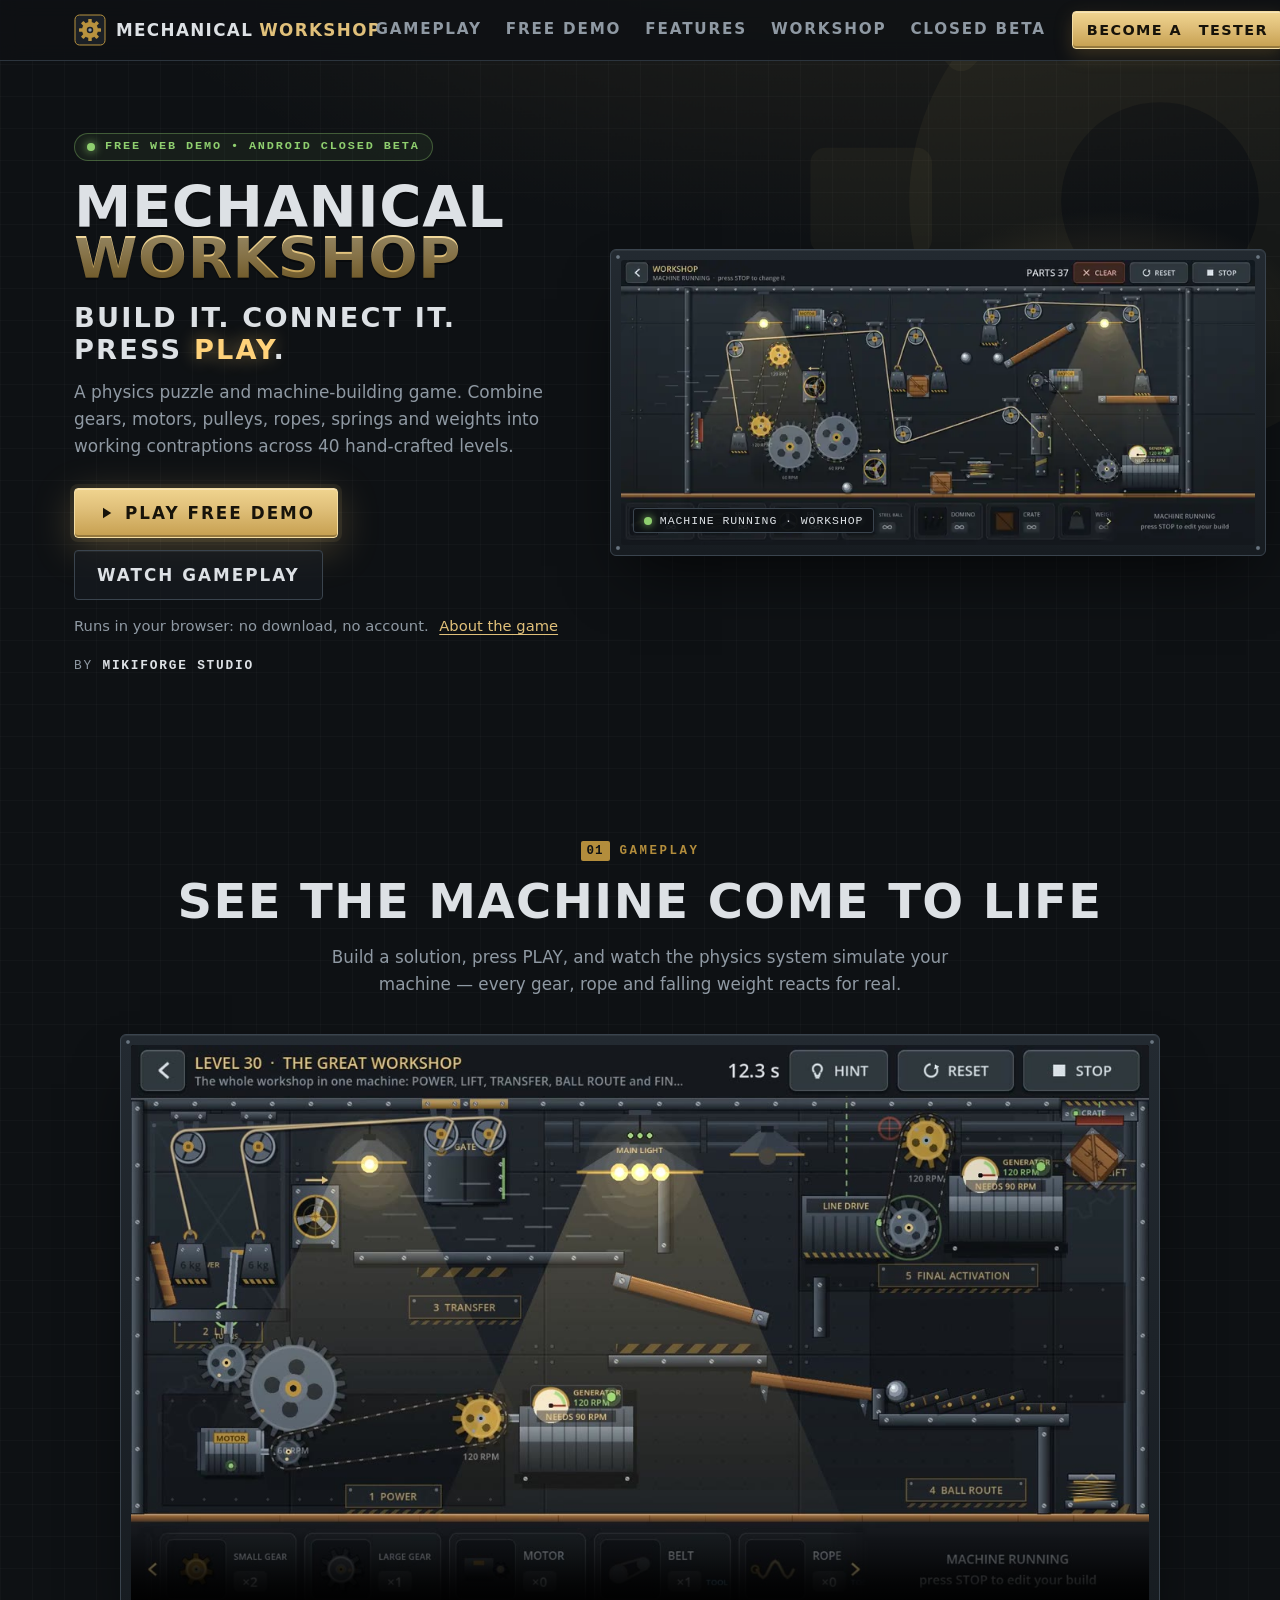
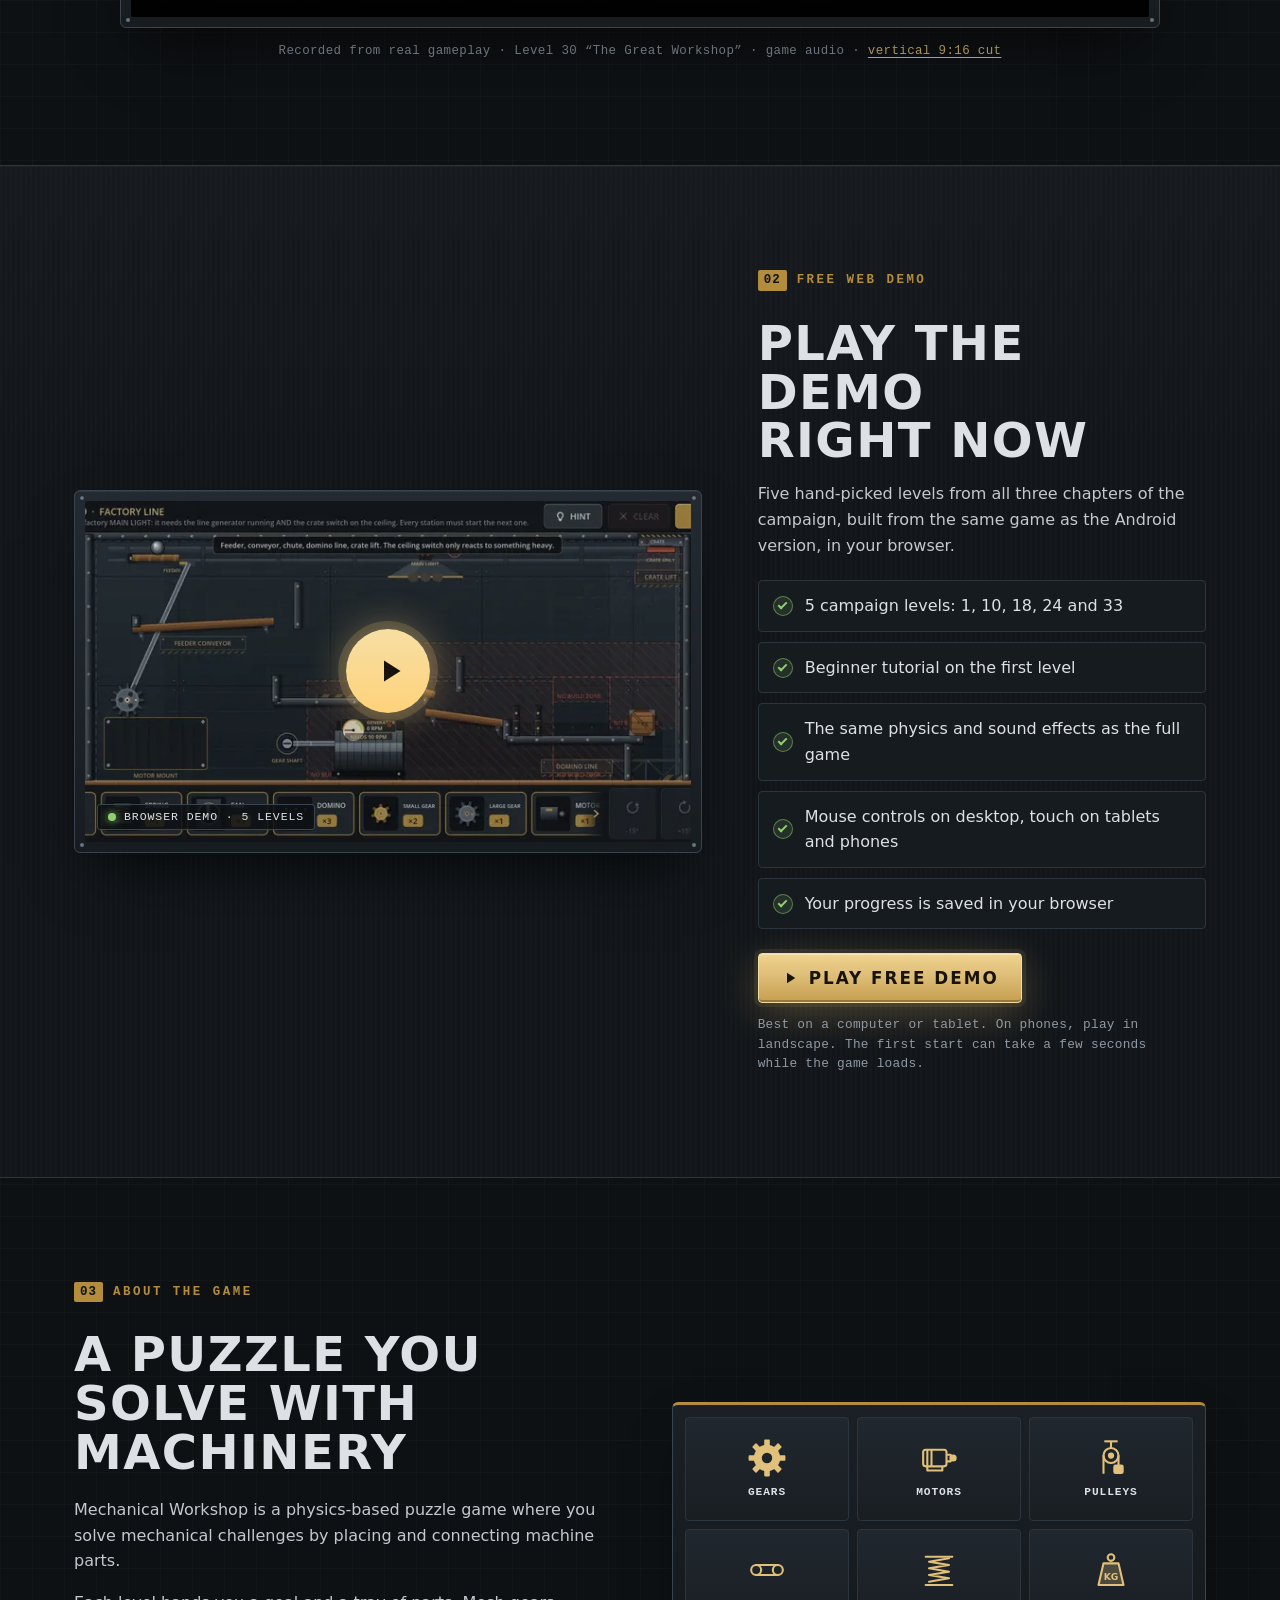
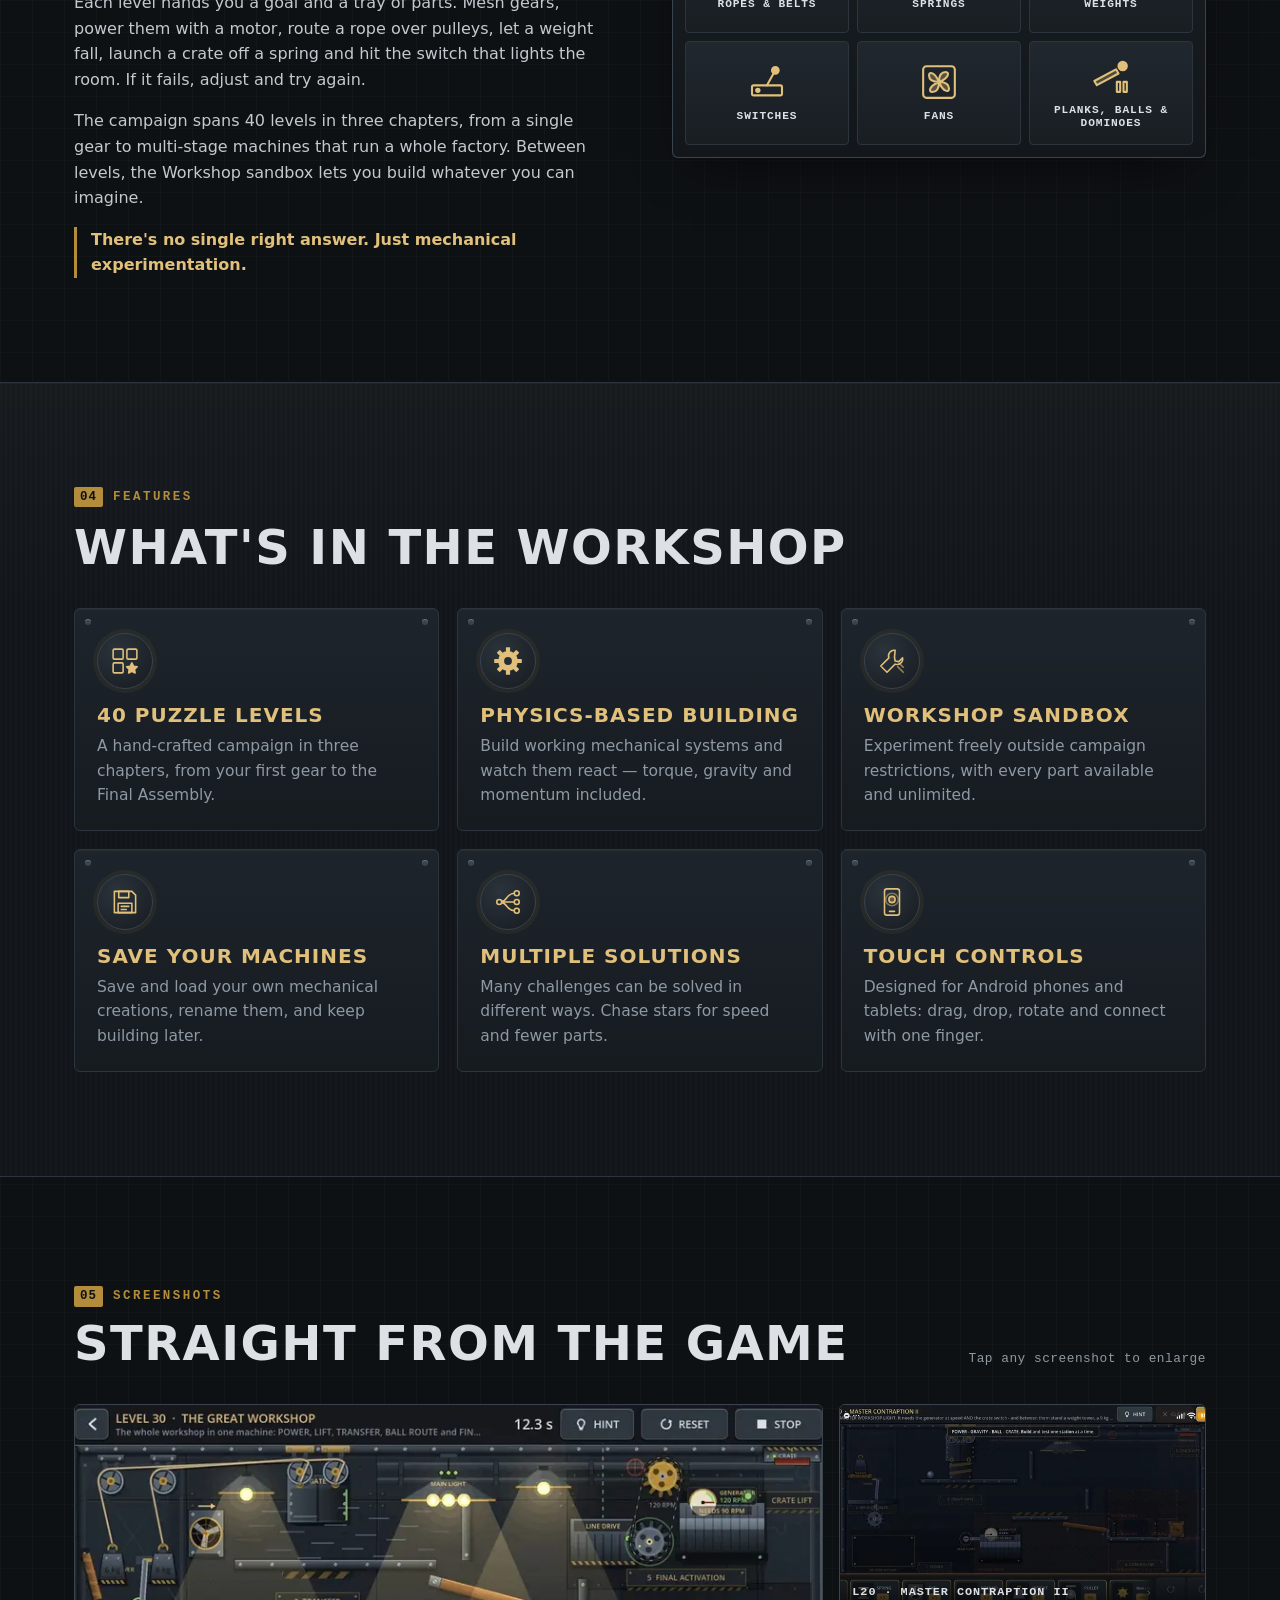
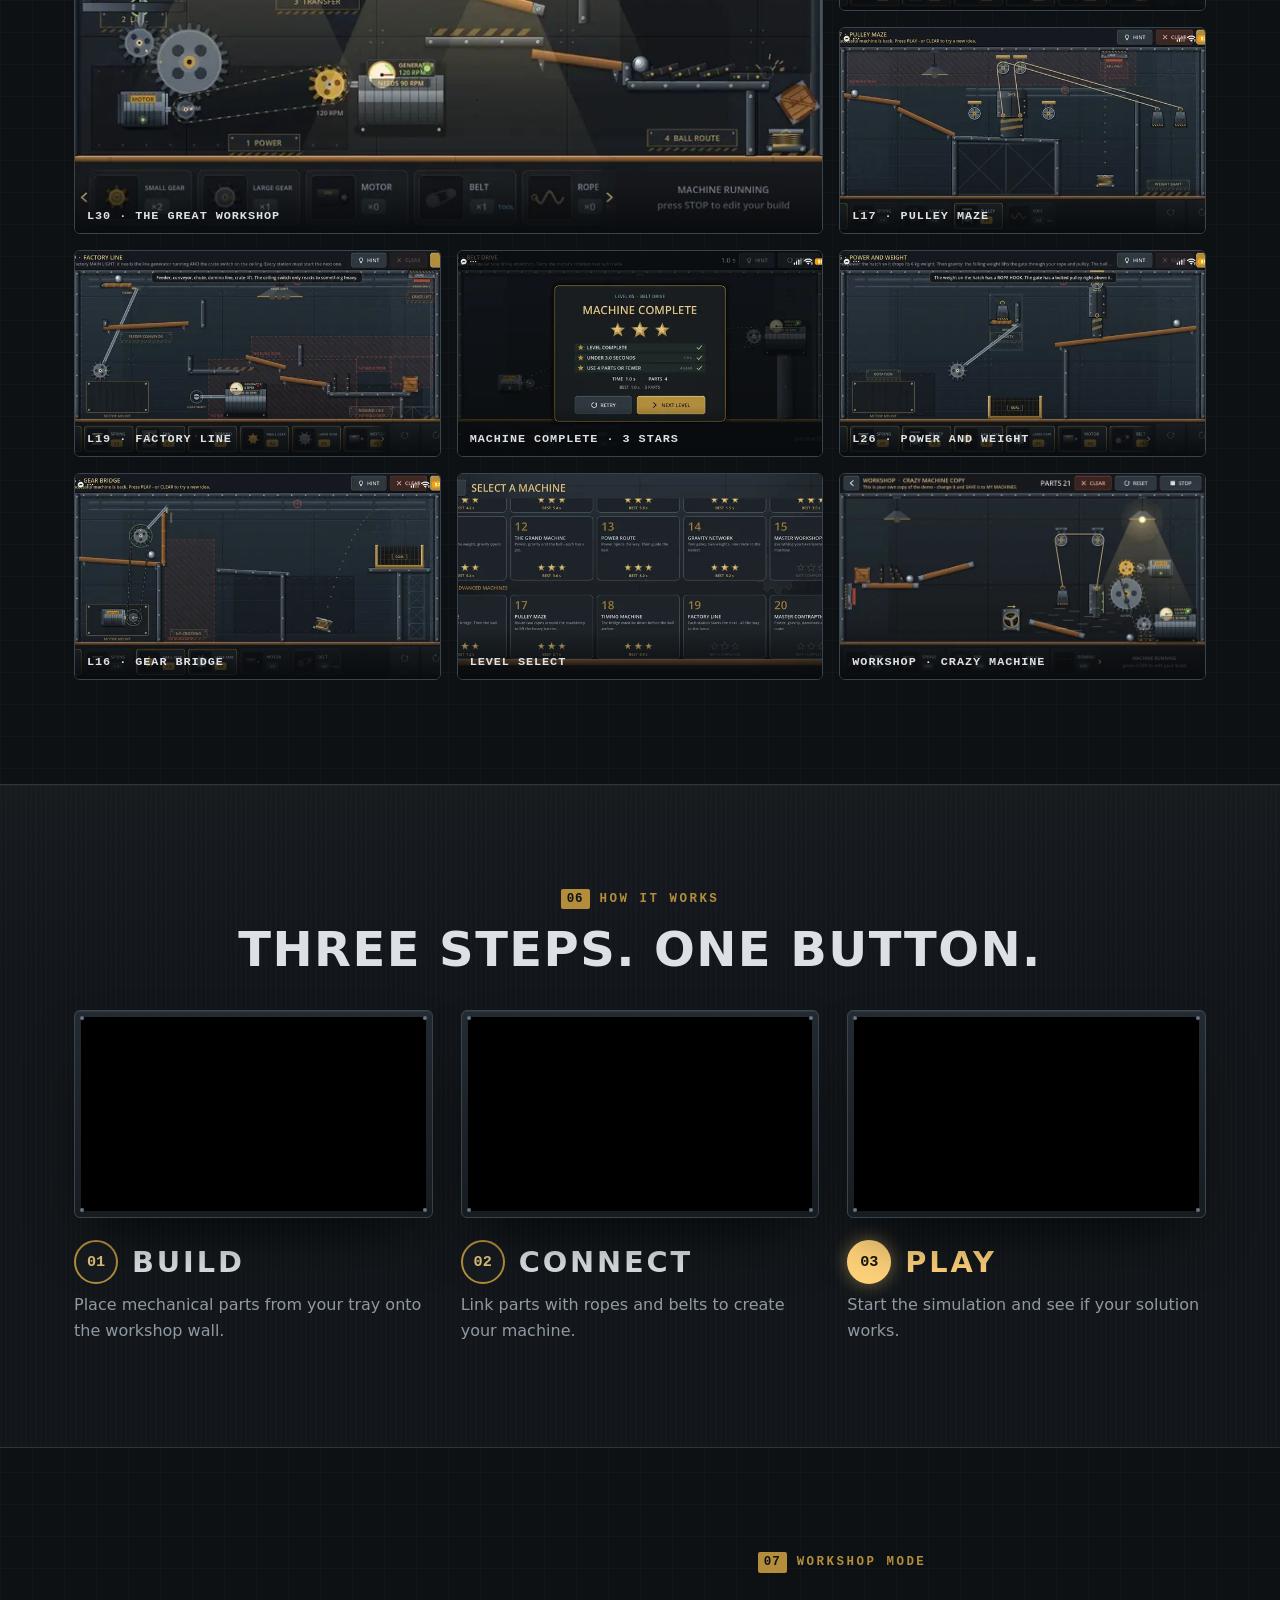
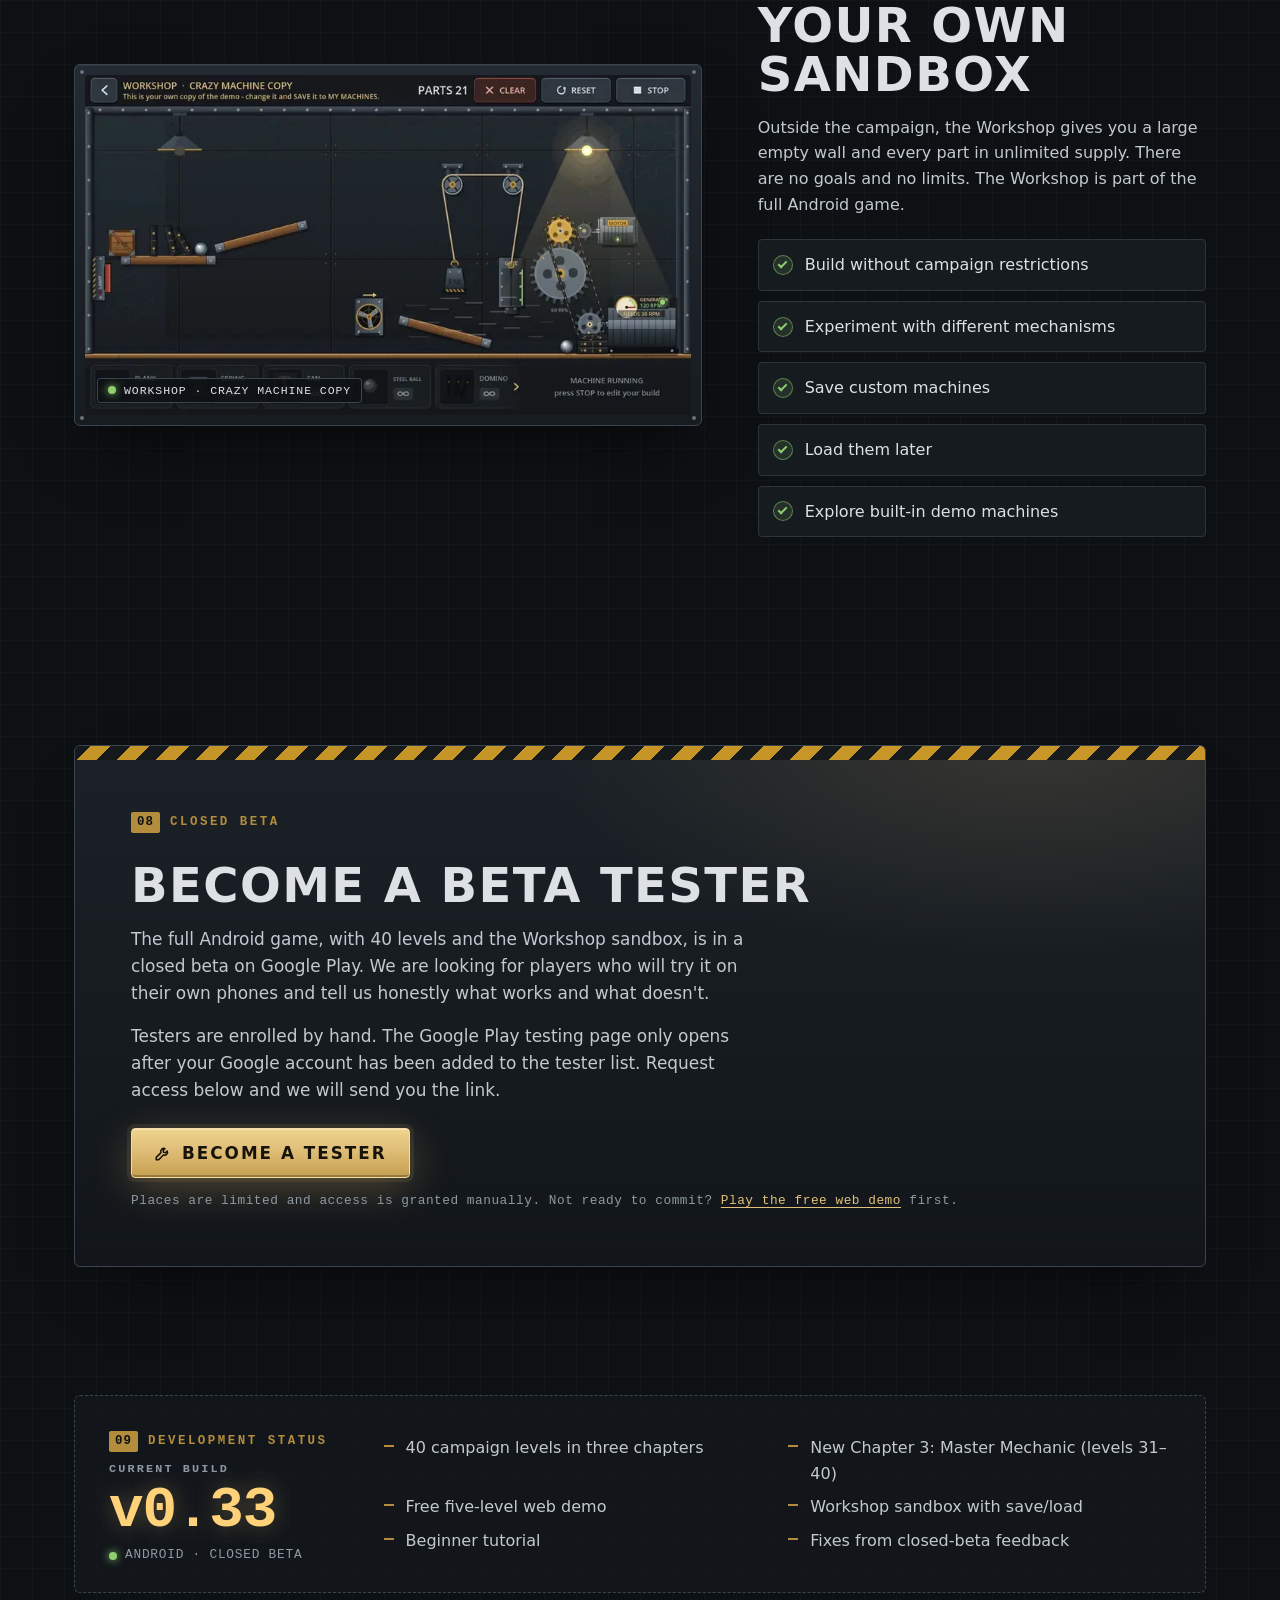
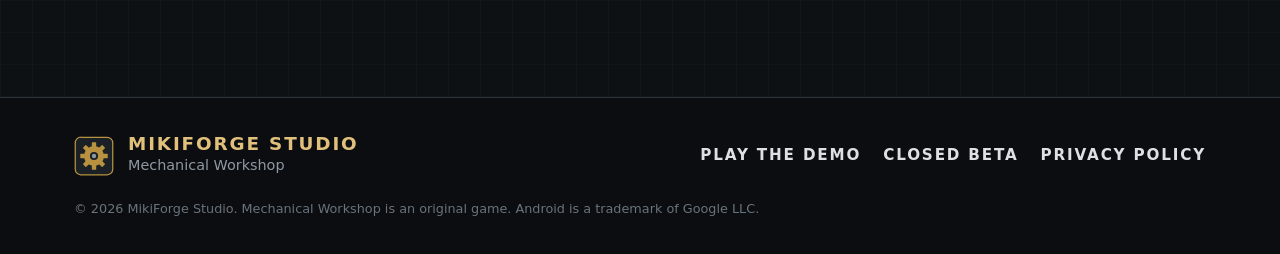
==== commit b5edfc69: "Mechanical Workshop v0.33 - website and playable demo" ====
--- a/index.html
+++ b/index.html
@@ -4,7 +4,7 @@
 <meta charset="utf-8">
 <meta name="viewport" content="width=device-width, initial-scale=1, viewport-fit=cover">
 <title>Mechanical Workshop – Physics Puzzle &amp; Machine Building Game</title>
-<meta name="description" content="Mechanical Workshop is a physics puzzle and machine-building game for Android by MikiForge Studio. Build working contraptions with gears, motors, pulleys, ropes, springs and weights, then press PLAY.">
+<meta name="description" content="Mechanical Workshop is a physics puzzle and machine-building game by MikiForge Studio: 40 levels of gears, motors, pulleys, ropes and springs. Play the free browser demo now; the Android game is in closed beta.">
 <meta name="author" content="MikiForge Studio">
 <meta name="theme-color" content="#0e1114">
 <meta name="color-scheme" content="dark">
@@ -14,7 +14,7 @@
 <meta property="og:type" content="website">
 <meta property="og:site_name" content="Mechanical Workshop">
 <meta property="og:title" content="Mechanical Workshop – Physics Puzzle &amp; Machine Building Game">
-<meta property="og:description" content="Build it. Connect it. Press PLAY. A physics puzzle game for Android where you build working machines from gears, motors, pulleys, ropes, springs and weights.">
+<meta property="og:description" content="Build it. Connect it. Press PLAY. Build working machines from gears, motors, pulleys, ropes and springs. Play 5 levels free in your browser; the 40-level Android game is in closed beta.">
 <meta property="og:url" content="https://mikulasik2.github.io/mechanical-workshop/">
 <meta property="og:image" content="https://mikulasik2.github.io/mechanical-workshop/assets/img/og-image.jpg">
 <meta property="og:image:width" content="1200">
@@ -22,7 +22,7 @@
 <meta property="og:image:alt" content="Mechanical Workshop gameplay: a running machine of gears, belts, pulleys and lit lamps">
 <meta name="twitter:card" content="summary_large_image">
 <meta name="twitter:title" content="Mechanical Workshop – Physics Puzzle &amp; Machine Building Game">
-<meta name="twitter:description" content="Build it. Connect it. Press PLAY. A physics machine-building puzzle game for Android.">
+<meta name="twitter:description" content="Build it. Connect it. Press PLAY. Play the free browser demo of this physics machine-building puzzle game.">
 <meta name="twitter:image" content="https://mikulasik2.github.io/mechanical-workshop/assets/img/og-image.jpg">
 
 <link rel="icon" href="assets/img/favicon.svg" type="image/svg+xml">
@@ -41,9 +41,10 @@
   "name": "Mechanical Workshop",
   "url": "https://mikulasik2.github.io/mechanical-workshop/",
   "image": "https://mikulasik2.github.io/mechanical-workshop/assets/img/og-image.jpg",
-  "description": "A physics puzzle and machine-building game where you create working mechanical contraptions using gears, motors, pulleys, ropes, springs, weights and more.",
+  "description": "A physics puzzle and machine-building game with 40 campaign levels and a Workshop sandbox, where you create working mechanical contraptions using gears, motors, pulleys, ropes, springs, weights and more. A free five-level demo runs in the browser; the Android game is in closed beta.",
   "genre": ["Puzzle", "Physics", "Simulation"],
-  "gamePlatform": "Android",
+  "gamePlatform": ["Android", "Web browser"],
+  "playMode": "SinglePlayer",
   "operatingSystem": "Android",
   "applicationCategory": "Game",
   "author": { "@type": "Organization", "name": "MikiForge Studio" },
@@ -64,13 +65,13 @@
     <nav aria-label="Main">
       <ul class="nav__links">
         <li><a href="#gameplay">Gameplay</a></li>
-        <li><a href="#about">About</a></li>
+        <li><a href="#demo">Free demo</a></li>
         <li><a href="#features">Features</a></li>
-        <li><a href="#screenshots">Screenshots</a></li>
         <li><a href="#workshop">Workshop</a></li>
+        <li><a href="#testing">Closed beta</a></li>
       </ul>
     </nav>
-    <a class="btn btn--small" href="#tester-dialog" data-tester-link><span data-cta-label-short><span class="hide-sm">Become a&nbsp;</span>tester</span></a>
+    <a class="btn btn--small" href="#testing"><span class="hide-sm">Become a&nbsp;</span>tester</a>
   </div>
 </header>
 
@@ -81,17 +82,18 @@
   <svg class="hero__gear" viewBox="0 0 100 100" aria-hidden="true"><use href="#gear"/></svg>
   <div class="wrap hero__grid">
     <div class="hero__copy">
-      <p class="badge"><span class="badge__lamp" aria-hidden="true"></span>Android • Closed testing</p>
+      <p class="badge"><span class="badge__lamp" aria-hidden="true"></span>Free web demo • Android closed beta</p>
       <h1 id="hero-title" class="hero__title">Mechanical<br><span>Workshop</span></h1>
       <p class="hero__tagline">Build it. Connect it. Press&nbsp;<em>PLAY</em>.</p>
-      <p class="hero__lead">A physics puzzle and machine-building game where you create working mechanical contraptions using gears, motors, pulleys, ropes, springs, weights and more.</p>
+      <p class="hero__lead">A physics puzzle and machine-building game. Combine gears, motors, pulleys, ropes, springs and weights into working contraptions across 40 hand-crafted levels.</p>
       <div class="hero__actions">
-        <a class="btn" href="#gameplay" data-play-trailer>
+        <a class="btn btn--lamp" href="./demo/">
           <svg class="ico" viewBox="0 0 24 24" aria-hidden="true"><path d="M8 5v14l11-7z" fill="currentColor"/></svg>
-          Watch gameplay
+          Play free demo
         </a>
-        <a class="btn btn--ghost" href="#about">About the game</a>
-      </div>
+        <a class="btn btn--ghost" href="#gameplay" data-play-trailer>Watch gameplay</a>
+      </div>
+      <p class="hero__note">Runs in your browser: no download, no account. <a href="#about">About the game</a></p>
       <p class="hero__by">by <b>MikiForge Studio</b></p>
     </div>
     <figure class="hero__shot frame">
@@ -125,14 +127,50 @@
   </div>
 </section>
 
+<!-- ============ 2b. FREE WEB DEMO ============ -->
+<section class="section section--plate" id="demo" aria-labelledby="demo-title">
+  <div class="wrap split split--demo">
+    <a class="demo-card frame" href="./demo/" aria-label="Play the free Mechanical Workshop demo in your browser">
+      <picture>
+        <source type="image/webp" srcset="assets/img/shots/l19-factory-line-800.webp 800w, assets/img/shots/l19-factory-line-1600.webp 1600w" sizes="(min-width: 960px) 55vw, 100vw">
+        <img src="assets/img/shots/l19-factory-line-800.jpg" width="1600" height="720" loading="lazy" decoding="async" alt="">
+      </picture>
+      <span class="demo-card__play" aria-hidden="true">
+        <svg viewBox="0 0 24 24"><path d="M8 5v14l11-7z" fill="currentColor"/></svg>
+      </span>
+      <span class="frame__label"><span class="dot" aria-hidden="true"></span>Browser demo · 5 levels</span>
+    </a>
+    <div class="split__copy">
+      <p class="eyebrow"><span>02</span>Free web demo</p>
+      <h2 id="demo-title">Play the demo right now</h2>
+      <p>Five hand-picked levels from all three chapters of the campaign, built from the same game as the Android version, in your browser.</p>
+      <ul class="checks">
+        <li>5 campaign levels: 1, 10, 18, 24 and 33</li>
+        <li>Beginner tutorial on the first level</li>
+        <li>The same physics and sound effects as the full game</li>
+        <li>Mouse controls on desktop, touch on tablets and phones</li>
+        <li>Your progress is saved in your browser</li>
+      </ul>
+      <div class="demo__actions">
+        <a class="btn btn--lamp" href="./demo/">
+          <svg class="ico" viewBox="0 0 24 24" aria-hidden="true"><path d="M8 5v14l11-7z" fill="currentColor"/></svg>
+          Play free demo
+        </a>
+        <p class="demo__note">Best on a computer or tablet. On phones, play in landscape. The first start can take a few seconds while the game loads.</p>
+      </div>
+    </div>
+  </div>
+</section>
+
 <!-- ============ 3. ABOUT ============ -->
-<section class="section section--plate" id="about" aria-labelledby="about-title">
+<section class="section" id="about" aria-labelledby="about-title">
   <div class="wrap about">
     <div class="about__copy">
-      <p class="eyebrow"><span>02</span>About the game</p>
+      <p class="eyebrow"><span>03</span>About the game</p>
       <h2 id="about-title">A puzzle you solve with machinery</h2>
       <p>Mechanical Workshop is a physics-based puzzle game where you solve mechanical challenges by placing and connecting machine parts.</p>
-      <p>Each level hands you a goal and a tray of parts. Mesh gears, power them with a motor, route a rope over pulleys, let a weight fall, launch a crate off a spring and hit the switch that lights the room. If it fails — tweak, and try again.</p>
+      <p>Each level hands you a goal and a tray of parts. Mesh gears, power them with a motor, route a rope over pulleys, let a weight fall, launch a crate off a spring and hit the switch that lights the room. If it fails, adjust and try again.</p>
+      <p>The campaign spans 40 levels in three chapters, from a single gear to multi-stage machines that run a whole factory. Between levels, the Workshop sandbox lets you build whatever you can imagine.</p>
       <p class="about__kicker">There's no single right answer. Just mechanical experimentation.</p>
     </div>
 
@@ -151,17 +189,17 @@
 </section>
 
 <!-- ============ 4. FEATURES ============ -->
-<section class="section" id="features" aria-labelledby="features-title">
+<section class="section section--plate" id="features" aria-labelledby="features-title">
   <div class="wrap">
     <header class="section__head">
-      <p class="eyebrow"><span>03</span>Features</p>
+      <p class="eyebrow"><span>04</span>Features</p>
       <h2 id="features-title">What's in the workshop</h2>
     </header>
     <ul class="features">
       <li class="card">
         <span class="card__icon"><svg viewBox="0 0 48 48" aria-hidden="true"><use href="#i-levels"/></svg></span>
-        <h3>30 Puzzle Levels</h3>
-        <p>Hand-crafted campaign challenges across two chapters, from a first gear to five-stage machines.</p>
+        <h3>40 Puzzle Levels</h3>
+        <p>A hand-crafted campaign in three chapters, from your first gear to the Final Assembly.</p>
       </li>
       <li class="card">
         <span class="card__icon"><svg viewBox="0 0 100 100" aria-hidden="true"><use href="#gear"/></svg></span>
@@ -193,11 +231,11 @@
 </section>
 
 <!-- ============ 5. SCREENSHOTS ============ -->
-<section class="section section--plate" id="screenshots" aria-labelledby="screens-title">
+<section class="section" id="screenshots" aria-labelledby="screens-title">
   <div class="wrap">
     <header class="section__head section__head--row">
       <div>
-        <p class="eyebrow"><span>04</span>Screenshots</p>
+        <p class="eyebrow"><span>05</span>Screenshots</p>
         <h2 id="screens-title">Straight from the game</h2>
       </div>
       <p class="section__hint">Tap any screenshot to enlarge <span class="only-touch">· swipe for more</span></p>
@@ -225,7 +263,7 @@
       <li><button class="shot" type="button" data-full="assets/img/shots/l16-gear-bridge-1600.webp" data-caption="Level 16 · Gear Bridge — power lowers the bridge, then the ball can cross.">
         <picture><source type="image/webp" srcset="assets/img/shots/l16-gear-bridge-800.webp"><img src="assets/img/shots/l16-gear-bridge-800.jpg" width="800" height="360" loading="lazy" decoding="async" alt="Level 16 Gear Bridge: a motor-driven gear lowers a bridge so a ball can reach the goal basket."></picture>
         <span class="shot__cap">L16 · Gear Bridge</span></button></li>
-      <li><button class="shot" type="button" data-full="assets/img/shots/level-select-1600.webp" data-caption="Level select — two chapters, 30 levels, three stars each.">
+      <li><button class="shot" type="button" data-full="assets/img/shots/level-select-1600.webp" data-caption="Level select — every level has three stars to earn: finish it, beat the target time, use few parts.">
         <picture><source type="image/webp" srcset="assets/img/shots/level-select-800.webp"><img src="assets/img/shots/level-select-800.jpg" width="800" height="360" loading="lazy" decoding="async" alt="Level select screen showing levels 11 to 20 with star ratings and best times."></picture>
         <span class="shot__cap">Level select</span></button></li>
       <li><button class="shot" type="button" data-full="assets/img/shots/workshop-crazy-machine-1600.webp" data-caption="Workshop · Crazy Machine demo — open a demo, edit your own copy, save it.">
@@ -236,10 +274,10 @@
 </section>
 
 <!-- ============ 6. HOW IT WORKS ============ -->
-<section class="section" id="how-it-works" aria-labelledby="how-title">
+<section class="section section--plate" id="how-it-works" aria-labelledby="how-title">
   <div class="wrap">
     <header class="section__head section__head--center">
-      <p class="eyebrow"><span>05</span>How it works</p>
+      <p class="eyebrow"><span>06</span>How it works</p>
       <h2 id="how-title">Three steps. One button.</h2>
     </header>
     <ol class="steps">
@@ -269,7 +307,7 @@
 </section>
 
 <!-- ============ 7. WORKSHOP / SANDBOX ============ -->
-<section class="section section--plate" id="workshop" aria-labelledby="workshop-title">
+<section class="section" id="workshop" aria-labelledby="workshop-title">
   <div class="wrap split">
     <figure class="split__media frame">
       <picture>
@@ -280,9 +318,9 @@
       <figcaption class="frame__label"><span class="dot" aria-hidden="true"></span>Workshop · Crazy Machine copy</figcaption>
     </figure>
     <div class="split__copy">
-      <p class="eyebrow"><span>06</span>Workshop mode</p>
+      <p class="eyebrow"><span>07</span>Workshop mode</p>
       <h2 id="workshop-title">Your own sandbox</h2>
-      <p>Outside the campaign, the Workshop gives you a large empty wall and every part in unlimited supply. No goals, no limits — just building.</p>
+      <p>Outside the campaign, the Workshop gives you a large empty wall and every part in unlimited supply. There are no goals and no limits. The Workshop is part of the full Android game.</p>
       <ul class="checks">
         <li>Build without campaign restrictions</li>
         <li>Experiment with different mechanisms</li>
@@ -300,16 +338,17 @@
     <div class="testing">
       <div class="testing__stripe" aria-hidden="true"></div>
       <div class="testing__body">
-        <p class="eyebrow"><span>07</span>Closed testing</p>
-        <h2 id="testing-title">Help test Mechanical Workshop</h2>
-        <p>Mechanical Workshop is currently being tested on Android. Real gameplay feedback, bug reports and usability feedback are welcome.</p>
+        <p class="eyebrow"><span>08</span>Closed beta</p>
+        <h2 id="testing-title">Become a beta tester</h2>
+        <p>The full Android game, with 40 levels and the Workshop sandbox, is in a closed beta on Google Play. We are looking for players who will try it on their own phones and tell us honestly what works and what doesn't.</p>
+        <p>Testers are enrolled by hand. The Google Play testing page only opens after your Google account has been added to the tester list. Request access below and we will send you the link.</p>
         <div class="testing__actions">
           <!-- Opens the tester dialog (#tester-dialog). Behaviour is configured in assets/js/main.js -->
           <a class="btn btn--lamp" href="#tester-dialog" data-tester-link>
             <svg class="ico" viewBox="0 0 24 24" aria-hidden="true"><path d="M14.7 6.3a4 4 0 0 0-5.4 5.2L3 17.8V21h3.2l6.3-6.3a4 4 0 0 0 5.2-5.4l-2.4 2.4-2.6-.6-.6-2.6z" fill="none" stroke="currentColor" stroke-width="2" stroke-linejoin="round"/></svg>
             <span data-cta-label>Become a tester</span>
           </a>
-          <p class="testing__note">Testing availability is currently limited. Access is granted manually.</p>
+          <p class="testing__note">Places are limited and access is granted manually. Not ready to commit? <a href="./demo/">Play the free web demo</a> first.</p>
         </div>
       </div>
     </div>
@@ -321,19 +360,19 @@
   <div class="wrap">
     <div class="status">
       <div class="status__build">
-        <p class="eyebrow"><span>08</span>Development status</p>
+        <p class="eyebrow"><span>09</span>Development status</p>
         <h2 id="status-title" class="visually-hidden">Development status</h2>
         <p class="status__label">Current build</p>
-        <p class="status__ver">v0.31</p>
-        <p class="status__meta"><span class="dot" aria-hidden="true"></span>Android · closed testing</p>
+        <p class="status__ver">v0.33</p>
+        <p class="status__meta"><span class="dot" aria-hidden="true"></span>Android · closed beta</p>
       </div>
       <ul class="status__list">
-        <li>30 campaign levels</li>
-        <li>Workshop Sandbox</li>
+        <li>40 campaign levels in three chapters</li>
+        <li>New Chapter 3: Master Mechanic (levels 31–40)</li>
+        <li>Free five-level web demo</li>
+        <li>Workshop sandbox with save/load</li>
         <li>Beginner tutorial</li>
-        <li>Save/load machines</li>
-        <li>Improved touch controls</li>
-        <li>Physics fixes and usability improvements</li>
+        <li>Fixes from closed-beta feedback</li>
       </ul>
     </div>
   </div>
@@ -353,6 +392,8 @@
     </div>
     <nav aria-label="Footer">
       <ul class="footer__links">
+        <li><a href="./demo/">Play the demo</a></li>
+        <li><a href="#testing">Closed beta</a></li>
         <li><a href="privacy.html">Privacy Policy</a></li>
         <!-- Future links — uncomment and paste the real URL when available:
         <li><a href="PASTE_GOOGLE_PLAY_URL">Google Play</a></li>
--- a/assets/css/style.css
+++ b/assets/css/style.css
@@ -109,7 +109,7 @@
 .brand span { font: 700 1.05rem/1 var(--f-display); font-stretch: condensed; text-transform: uppercase; letter-spacing: .08em; display: flex; gap: 6px; }
 .brand b { color: var(--brass-l); font-weight: 700; }
 .nav__links { display: none; gap: 4px; }
-.nav__links a { display: block; padding: 8px 12px; color: var(--dim); text-decoration: none; font: 600 .95rem/1 var(--f-display); font-stretch: condensed; letter-spacing: .12em; text-transform: uppercase; border-radius: 3px; }
+.nav__links a { white-space: nowrap; display: block; padding: 8px 12px; color: var(--dim); text-decoration: none; font: 600 .95rem/1 var(--f-display); font-stretch: condensed; letter-spacing: .12em; text-transform: uppercase; border-radius: 3px; }
 .nav__links a:hover { color: var(--brass-l); background: var(--panel); }
 @media (max-width: 599px) {
   .hide-sm { display: none; }
@@ -210,6 +210,26 @@
   background: radial-gradient(closest-side, rgba(255,210,122,.16), transparent);
   z-index: -1; pointer-events: none;
 }
+
+.hero__note { margin-top: 14px; color: var(--dim); font-size: .92rem; }
+.hero__note a { color: var(--brass-l); margin-left: 6px; white-space: nowrap; }
+
+/* ---------- 2b. Free web demo ---------- */
+.demo-card { display: block; text-decoration: none; color: inherit; overflow: hidden; }
+.demo-card img { aspect-ratio: 16 / 9; object-fit: cover; transition: transform .5s ease, filter .3s; filter: saturate(.9) brightness(.85); }
+.demo-card:hover img, .demo-card:focus-visible img { transform: scale(1.03); filter: none; }
+.demo-card__play {
+  position: absolute; left: 50%; top: 50%; width: 84px; height: 84px; margin: -42px 0 0 -42px;
+  display: grid; place-items: center; border-radius: 50%;
+  color: #17130a; background: linear-gradient(180deg, #f6dfa4, var(--lamp));
+  box-shadow: 0 0 0 8px rgba(255,210,122,.16), 0 0 40px rgba(255,210,122,.45);
+  transition: transform .2s ease;
+}
+.demo-card__play svg { width: 36px; height: 36px; margin-left: 5px; }
+.demo-card:hover .demo-card__play { transform: scale(1.08); }
+.demo__actions { display: grid; gap: 12px; justify-items: start; margin-top: 8px; }
+.demo__note { color: var(--dim); font: 500 .8rem/1.5 var(--f-mono); letter-spacing: .02em; max-width: 52ch; }
+.testing__note a { color: var(--brass-l); }
 
 /* ---------- 2. Video ---------- */
 .player { max-width: 1040px; margin-inline: auto; }
@@ -475,7 +495,7 @@
 }
 
 @media (min-width: 860px) {
-  .nav__links { display: flex; }
+  .nav__links { display: none; }
   .section { padding-block: 104px; }
   .section--tight { padding-block: 24px 104px; }
   .steps { grid-template-columns: repeat(3, minmax(0, 1fr)); gap: 28px; }
@@ -496,6 +516,11 @@
   .testing__body { padding: 52px 56px 56px; }
 }
 
+@media (min-width: 1240px) {
+  .nav__links { display: flex; }
+  .nav__links a { padding-inline: 10px; }
+}
+
 @media (min-width: 960px) {
   .hero { padding-block: 72px 64px; }
   .hero__grid { grid-template-columns: minmax(0, 5.4fr) minmax(0, 6.6fr); gap: 48px; }
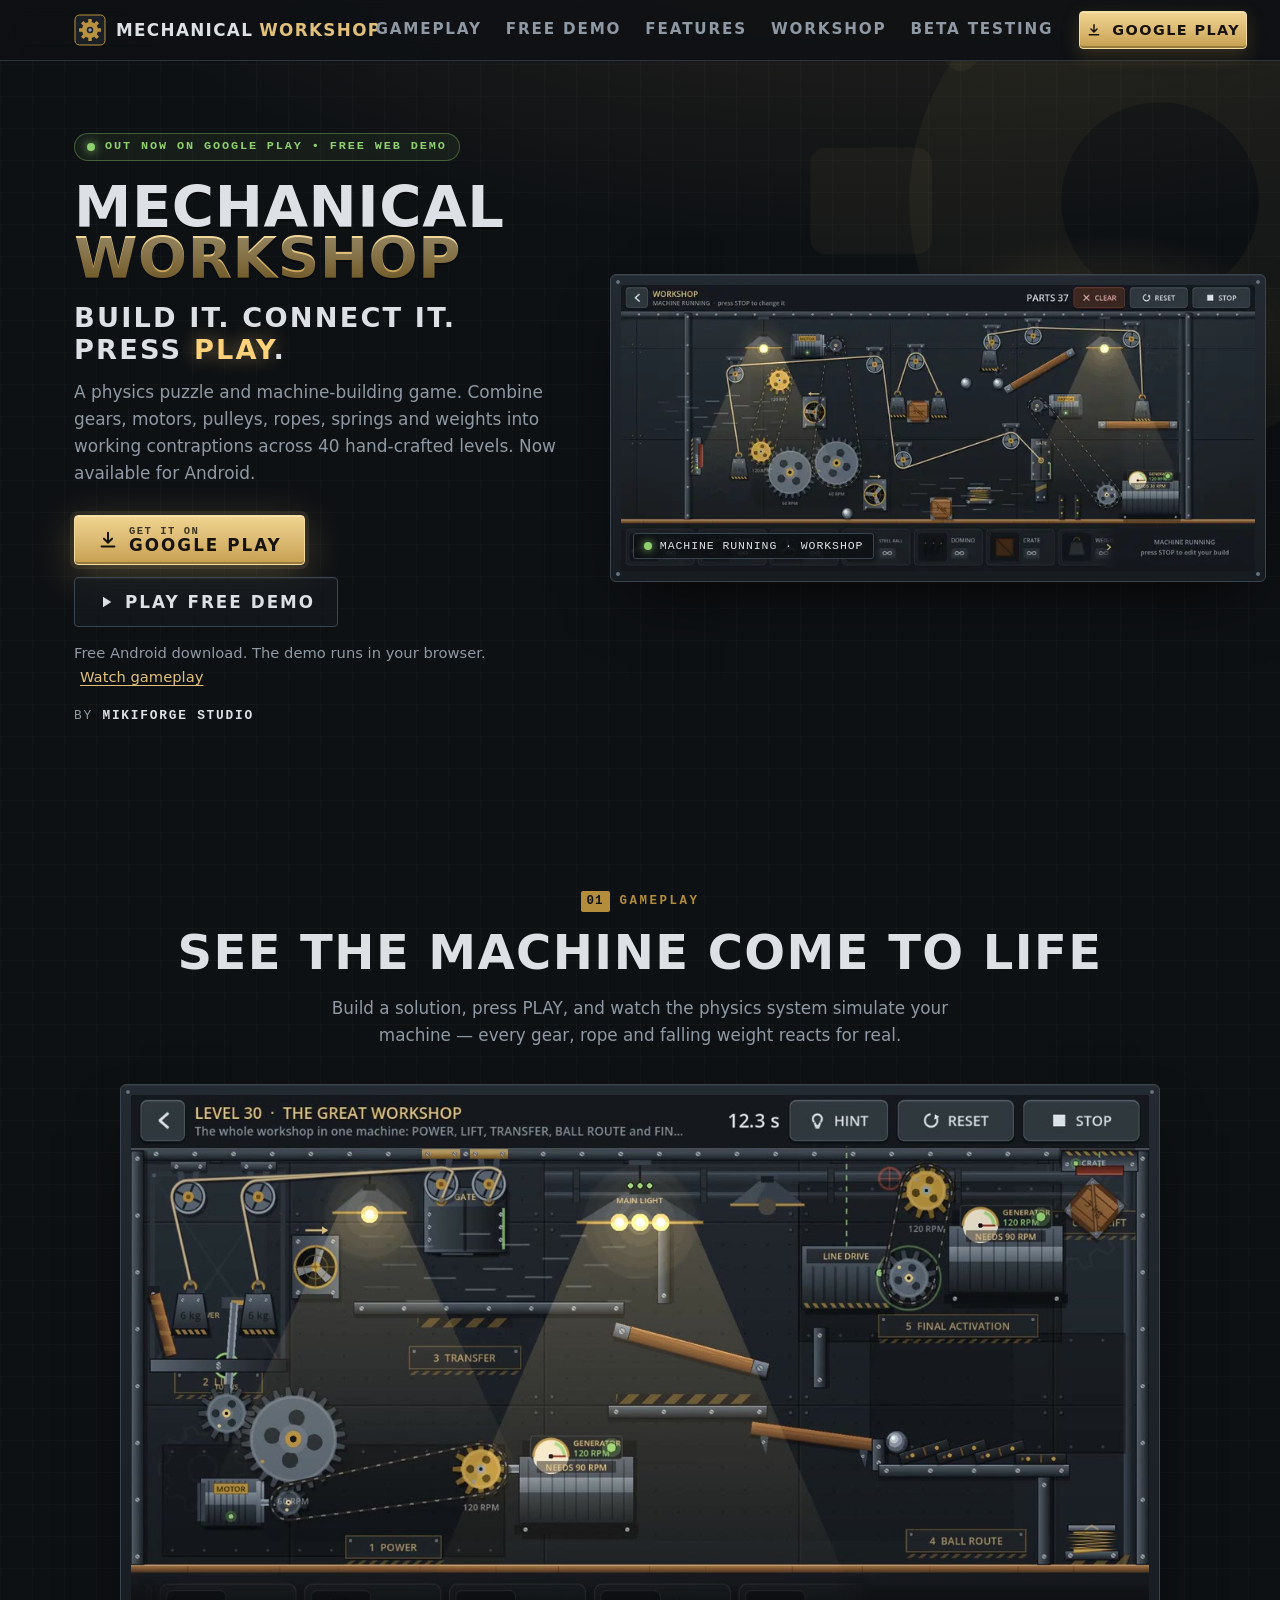
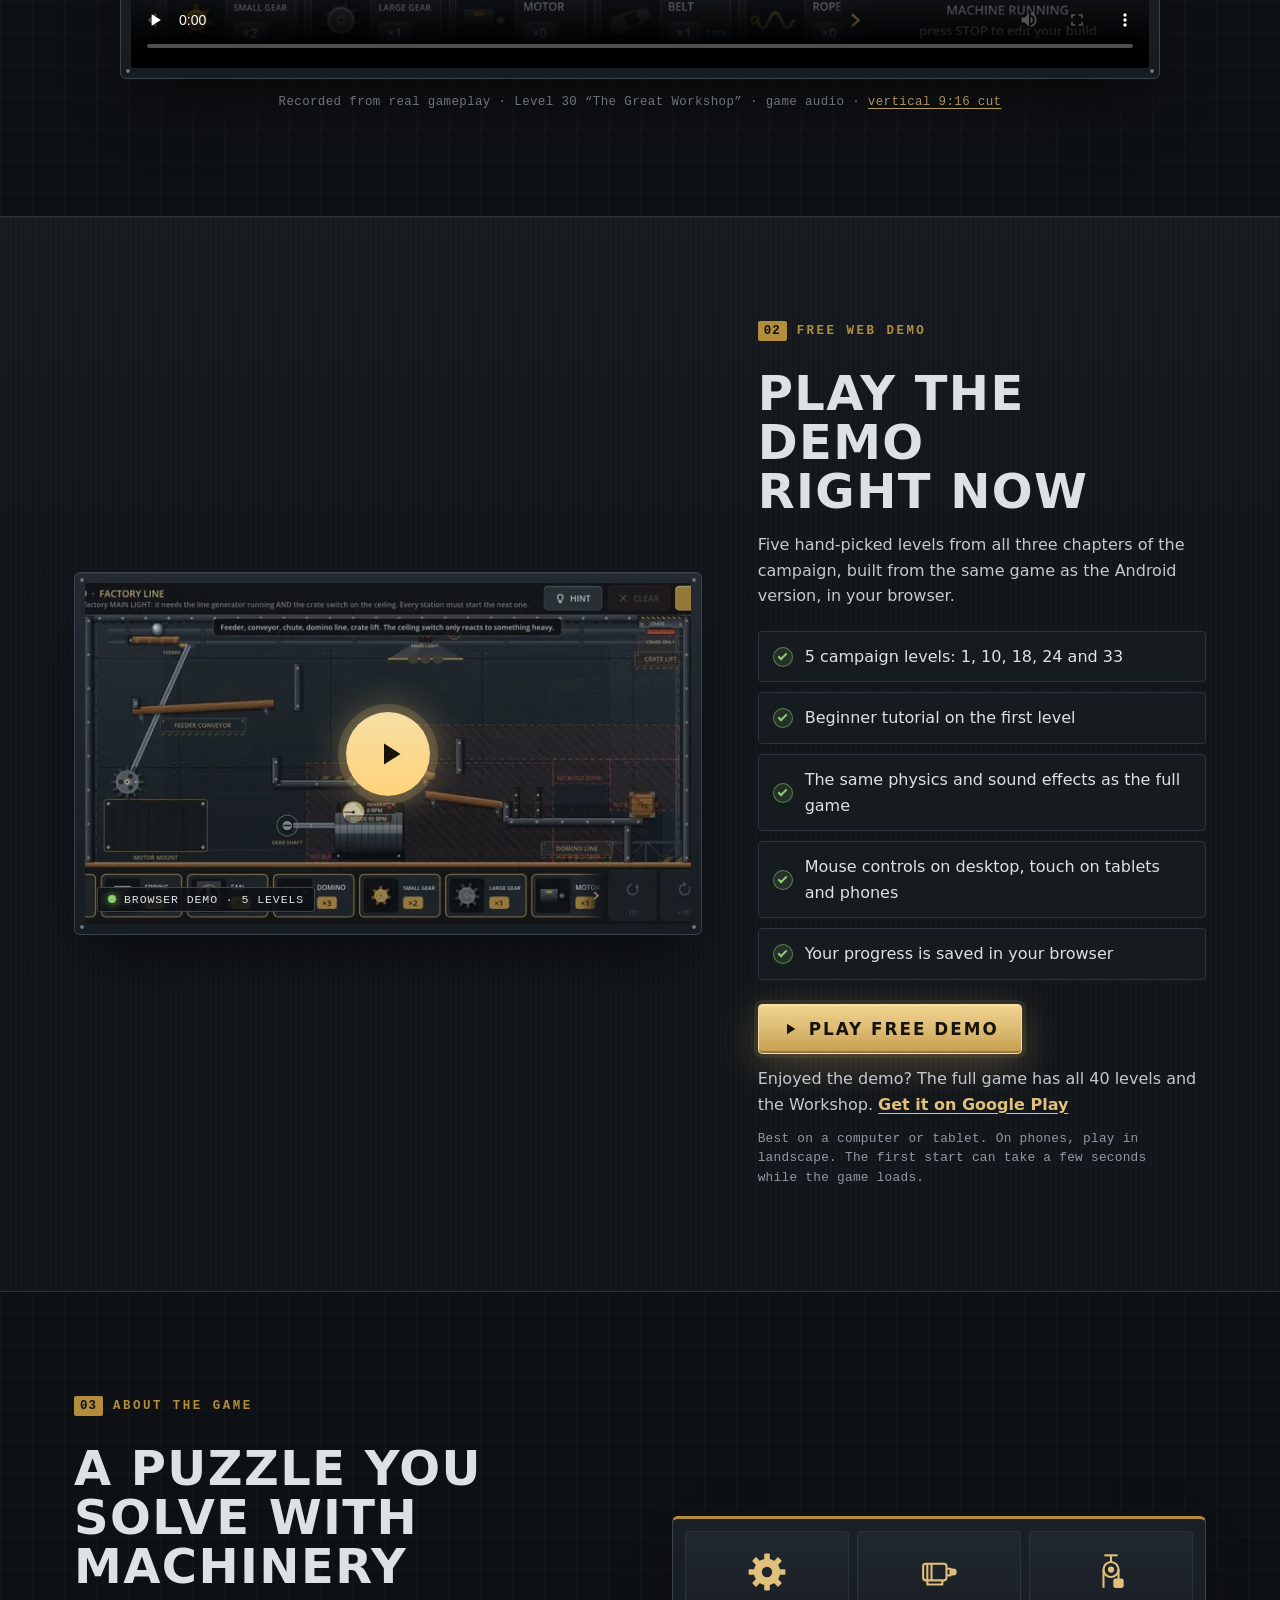
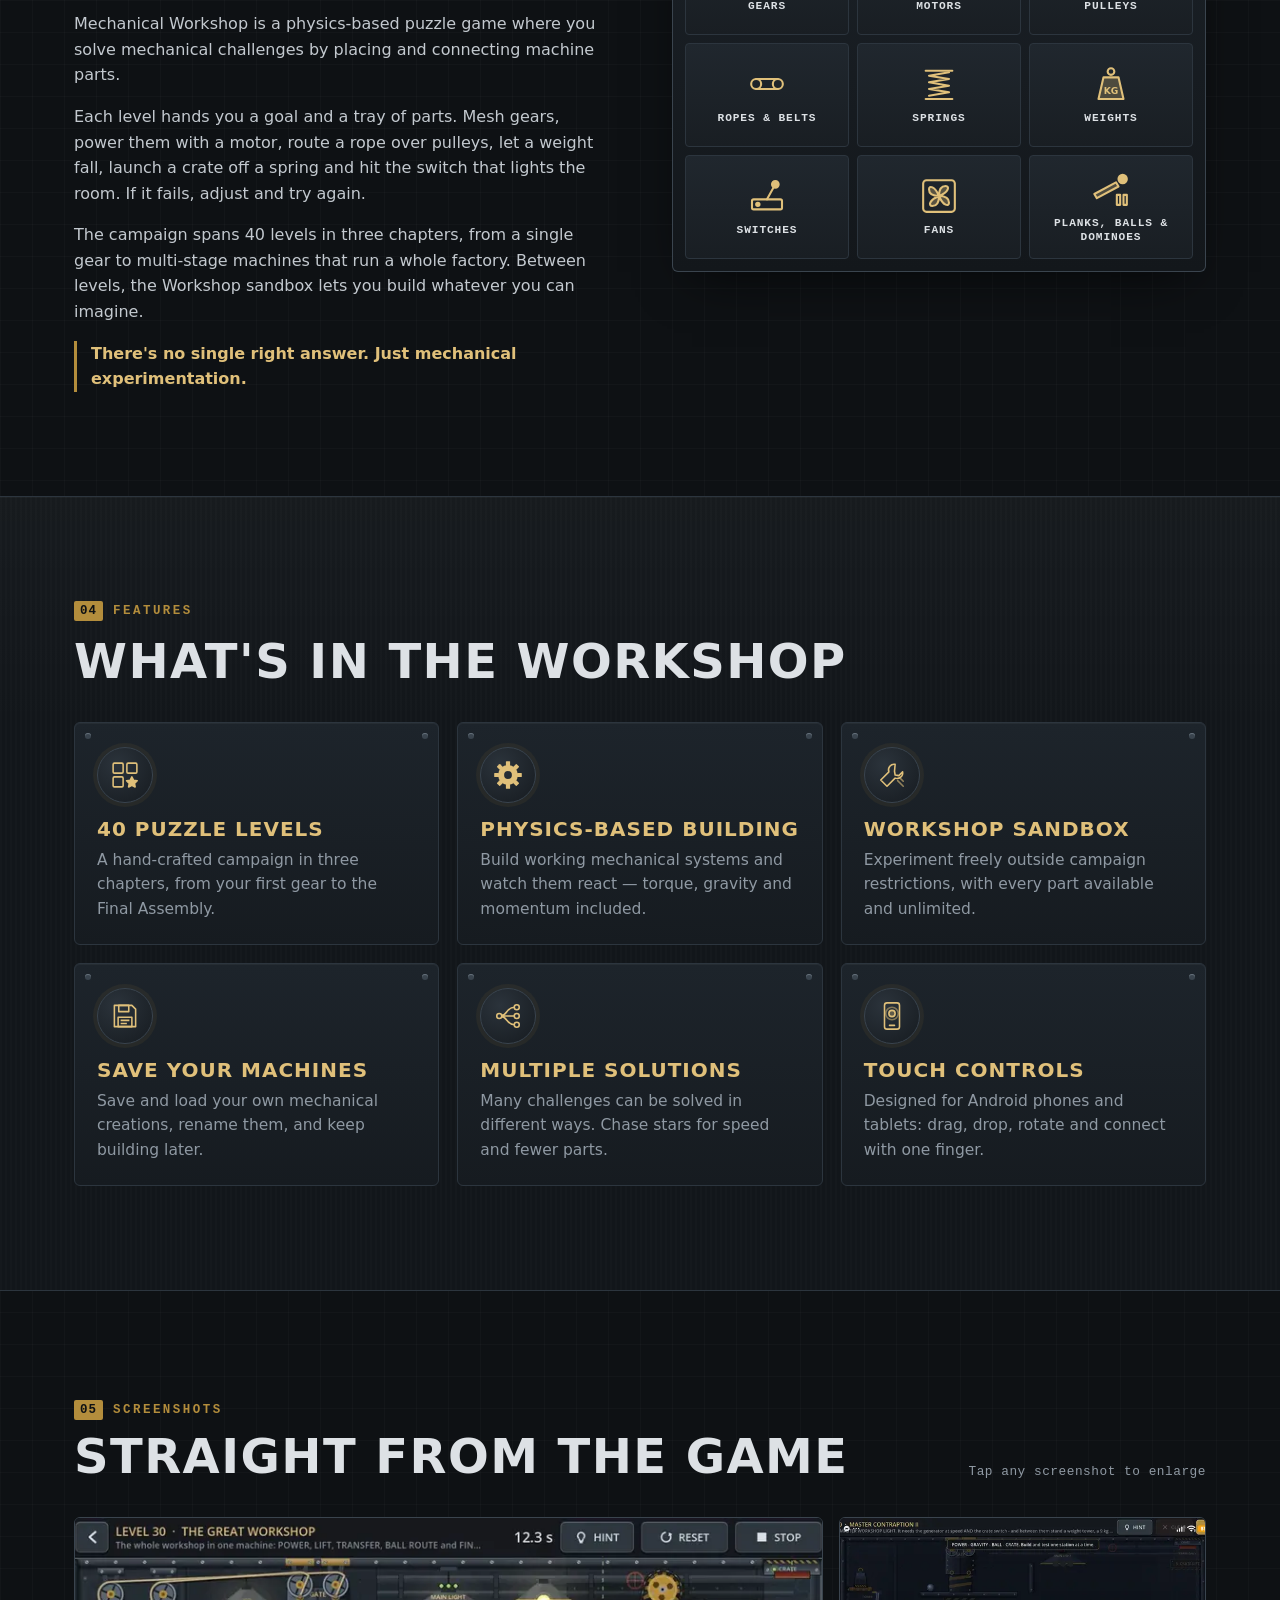
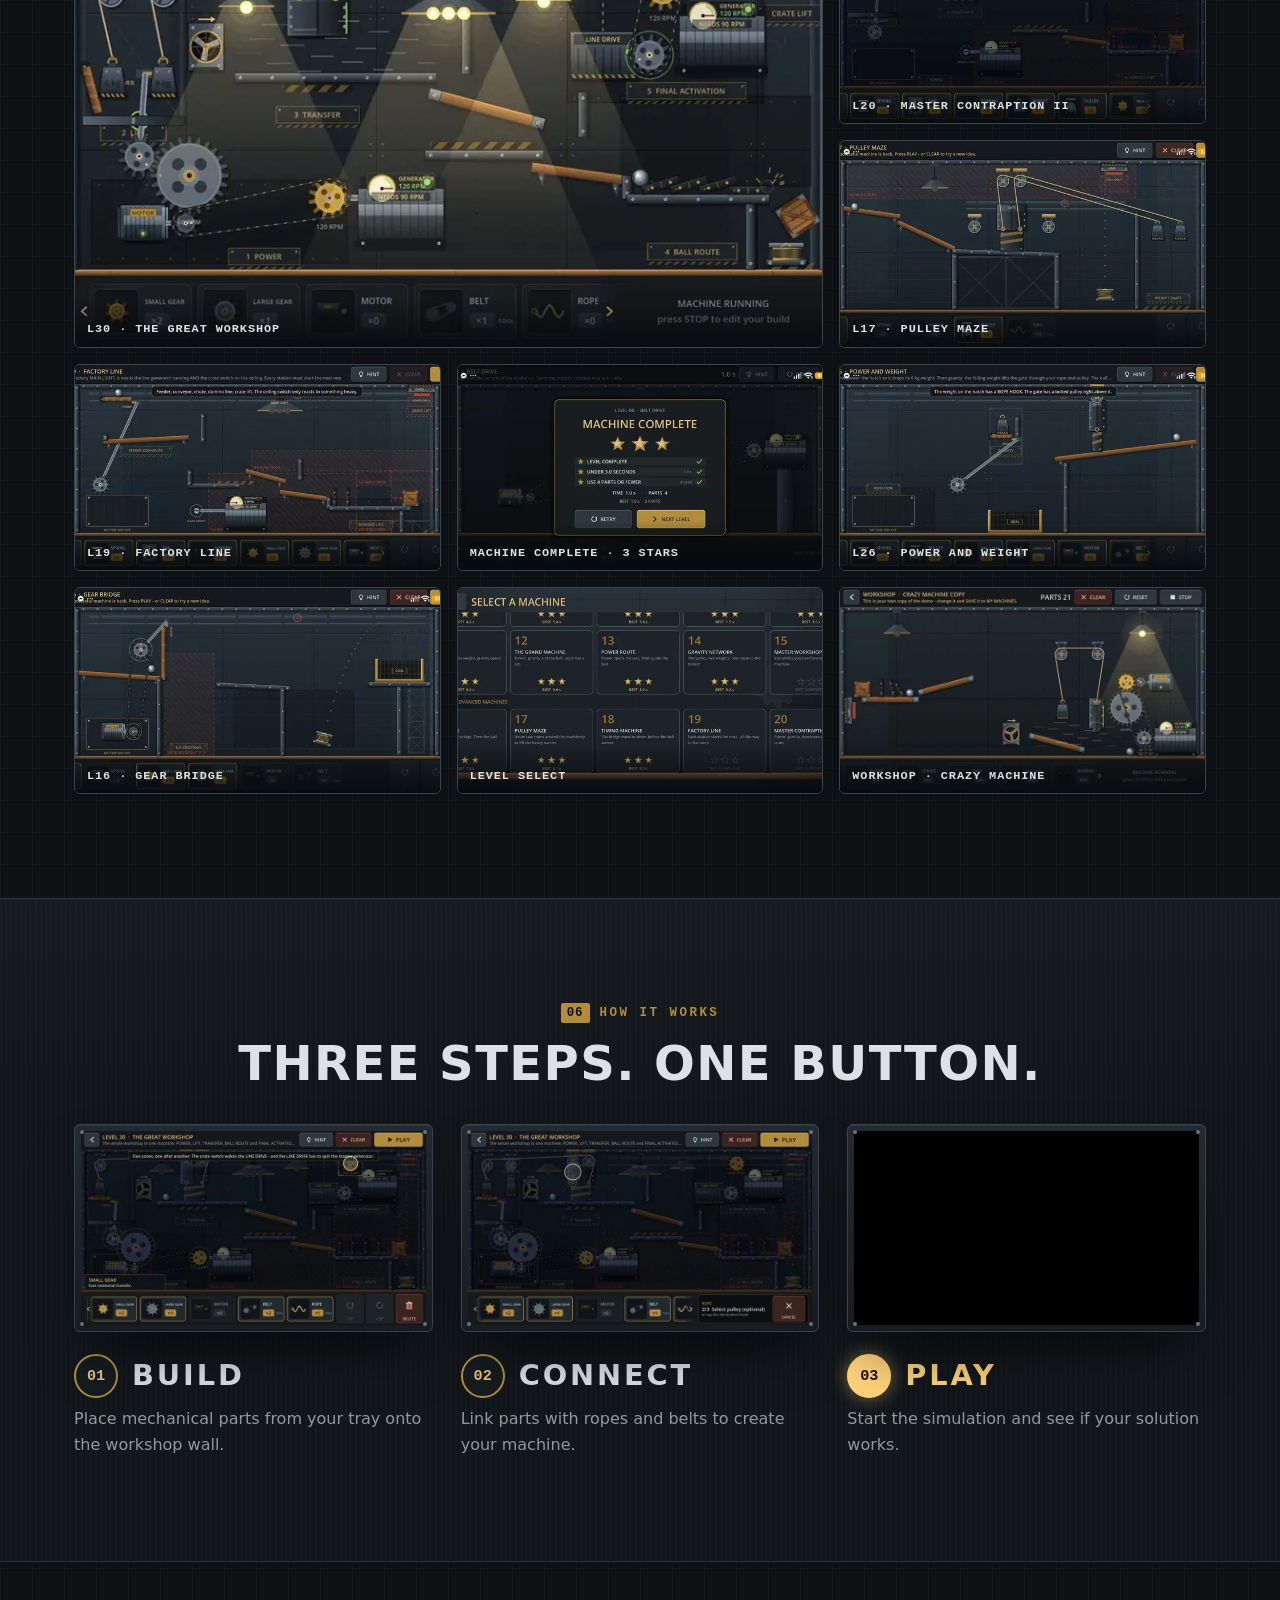
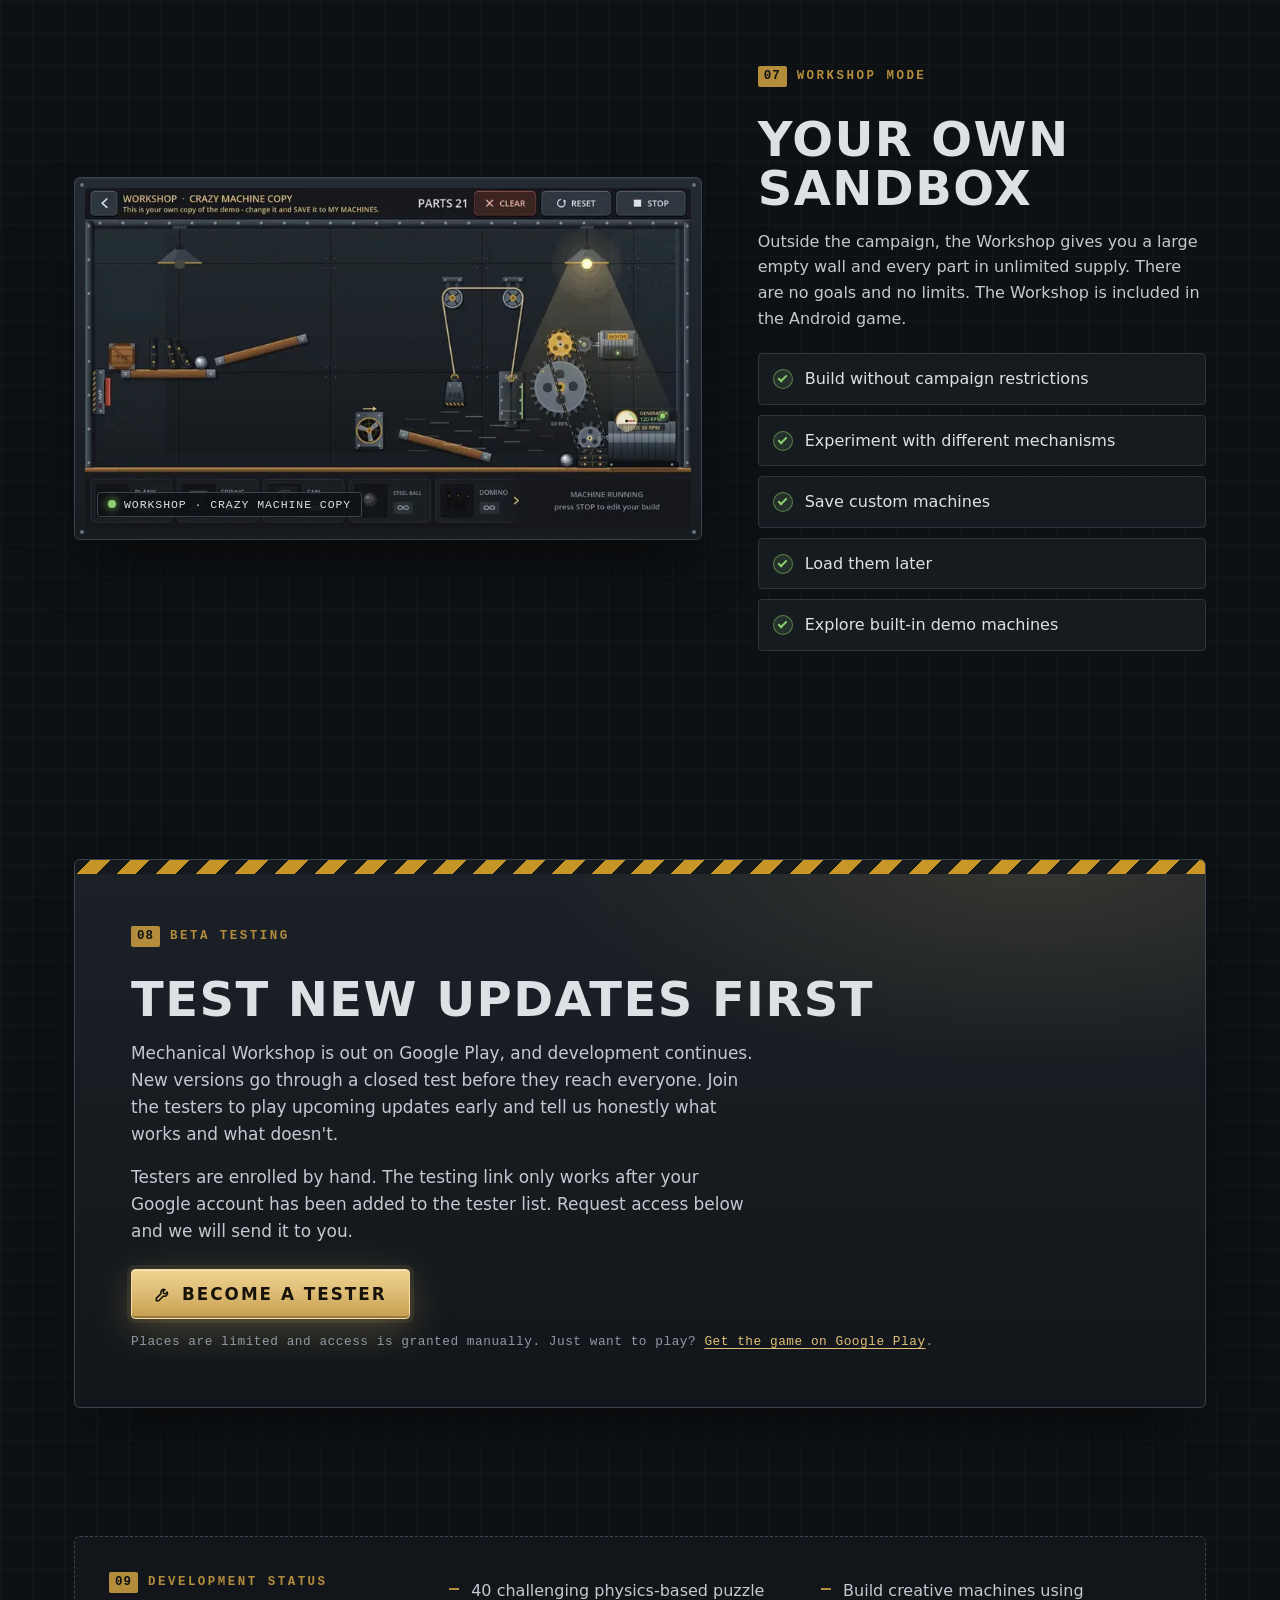
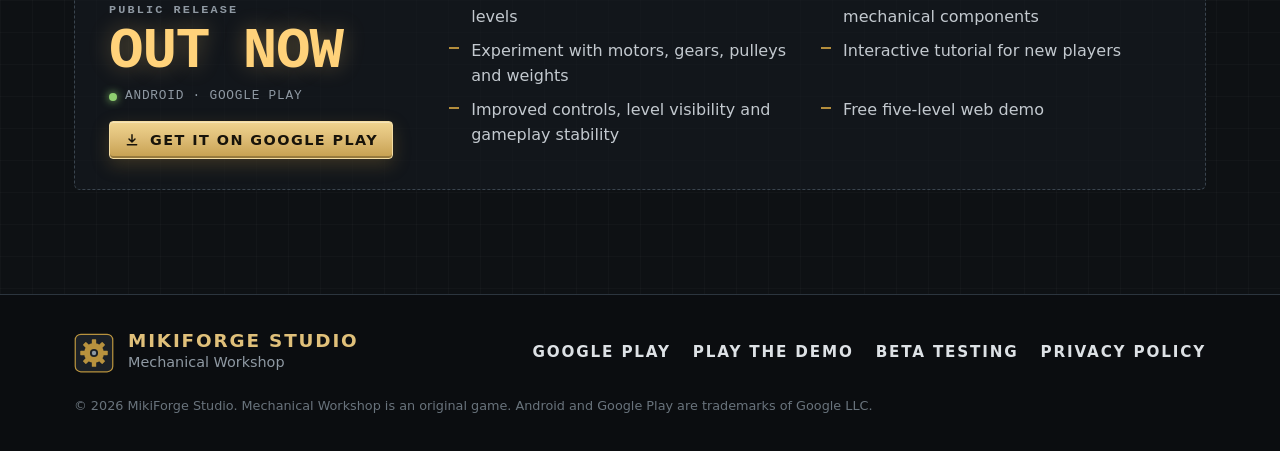
==== commit b75e4384: "Add files via upload" ====
--- a/index.html
+++ b/index.html
@@ -4,7 +4,7 @@
 <meta charset="utf-8">
 <meta name="viewport" content="width=device-width, initial-scale=1, viewport-fit=cover">
 <title>Mechanical Workshop – Physics Puzzle &amp; Machine Building Game</title>
-<meta name="description" content="Mechanical Workshop is a physics puzzle and machine-building game by MikiForge Studio: 40 levels of gears, motors, pulleys, ropes and springs. Play the free browser demo now; the Android game is in closed beta.">
+<meta name="description" content="Mechanical Workshop is a physics puzzle and machine-building game by MikiForge Studio: 40 levels of gears, motors, pulleys, ropes and springs. Out now on Google Play for Android, with a free five-level demo you can play in your browser.">
 <meta name="author" content="MikiForge Studio">
 <meta name="theme-color" content="#0e1114">
 <meta name="color-scheme" content="dark">
@@ -14,7 +14,7 @@
 <meta property="og:type" content="website">
 <meta property="og:site_name" content="Mechanical Workshop">
 <meta property="og:title" content="Mechanical Workshop – Physics Puzzle &amp; Machine Building Game">
-<meta property="og:description" content="Build it. Connect it. Press PLAY. Build working machines from gears, motors, pulleys, ropes and springs. Play 5 levels free in your browser; the 40-level Android game is in closed beta.">
+<meta property="og:description" content="Build it. Connect it. Press PLAY. Build working machines from gears, motors, pulleys, ropes and springs. Out now on Google Play for Android. Play 5 levels free in your browser.">
 <meta property="og:url" content="https://mikulasik2.github.io/mechanical-workshop/">
 <meta property="og:image" content="https://mikulasik2.github.io/mechanical-workshop/assets/img/og-image.jpg">
 <meta property="og:image:width" content="1200">
@@ -22,7 +22,7 @@
 <meta property="og:image:alt" content="Mechanical Workshop gameplay: a running machine of gears, belts, pulleys and lit lamps">
 <meta name="twitter:card" content="summary_large_image">
 <meta name="twitter:title" content="Mechanical Workshop – Physics Puzzle &amp; Machine Building Game">
-<meta name="twitter:description" content="Build it. Connect it. Press PLAY. Play the free browser demo of this physics machine-building puzzle game.">
+<meta name="twitter:description" content="Build it. Connect it. Press PLAY. A physics machine-building puzzle game, out now on Google Play.">
 <meta name="twitter:image" content="https://mikulasik2.github.io/mechanical-workshop/assets/img/og-image.jpg">
 
 <link rel="icon" href="assets/img/favicon.svg" type="image/svg+xml">
@@ -41,7 +41,9 @@
   "name": "Mechanical Workshop",
   "url": "https://mikulasik2.github.io/mechanical-workshop/",
   "image": "https://mikulasik2.github.io/mechanical-workshop/assets/img/og-image.jpg",
-  "description": "A physics puzzle and machine-building game with 40 campaign levels and a Workshop sandbox, where you create working mechanical contraptions using gears, motors, pulleys, ropes, springs, weights and more. A free five-level demo runs in the browser; the Android game is in closed beta.",
+  "description": "A physics puzzle and machine-building game with 40 campaign levels and a Workshop sandbox, where you create working mechanical contraptions using gears, motors, pulleys, ropes, springs, weights and more. Available on Google Play for Android; a free five-level demo runs in the browser.",
+  "installUrl": "https://play.google.com/store/apps/details?id=com.mikiforgestudio.mechanicalworkshop",
+  "sameAs": ["https://play.google.com/store/apps/details?id=com.mikiforgestudio.mechanicalworkshop"],
   "genre": ["Puzzle", "Physics", "Simulation"],
   "gamePlatform": ["Android", "Web browser"],
   "playMode": "SinglePlayer",
@@ -68,10 +70,10 @@
         <li><a href="#demo">Free demo</a></li>
         <li><a href="#features">Features</a></li>
         <li><a href="#workshop">Workshop</a></li>
-        <li><a href="#testing">Closed beta</a></li>
+        <li><a href="#testing">Beta testing</a></li>
       </ul>
     </nav>
-    <a class="btn btn--small" href="#testing"><span class="hide-sm">Become a&nbsp;</span>tester</a>
+    <a class="btn btn--small" href="https://play.google.com/store/apps/details?id=com.mikiforgestudio.mechanicalworkshop" data-store-link><svg class="ico" viewBox="0 0 24 24" aria-hidden="true"><path d="M12 4v11m0 0l-4.5-4.5M12 15l4.5-4.5M5 19h14" fill="none" stroke="currentColor" stroke-width="2.2" stroke-linecap="round" stroke-linejoin="round"/></svg><span class="hide-sm">Google&nbsp;Play</span><span class="only-sm">Download</span></a>
   </div>
 </header>
 
@@ -82,18 +84,21 @@
   <svg class="hero__gear" viewBox="0 0 100 100" aria-hidden="true"><use href="#gear"/></svg>
   <div class="wrap hero__grid">
     <div class="hero__copy">
-      <p class="badge"><span class="badge__lamp" aria-hidden="true"></span>Free web demo • Android closed beta</p>
+      <p class="badge"><span class="badge__lamp" aria-hidden="true"></span>Out now on Google Play • Free web demo</p>
       <h1 id="hero-title" class="hero__title">Mechanical<br><span>Workshop</span></h1>
       <p class="hero__tagline">Build it. Connect it. Press&nbsp;<em>PLAY</em>.</p>
-      <p class="hero__lead">A physics puzzle and machine-building game. Combine gears, motors, pulleys, ropes, springs and weights into working contraptions across 40 hand-crafted levels.</p>
+      <p class="hero__lead">A physics puzzle and machine-building game. Combine gears, motors, pulleys, ropes, springs and weights into working contraptions across 40 hand-crafted levels. Now available for Android.</p>
       <div class="hero__actions">
-        <a class="btn btn--lamp" href="./demo/">
+        <a class="btn btn--lamp btn--store" href="https://play.google.com/store/apps/details?id=com.mikiforgestudio.mechanicalworkshop" data-store-link>
+          <svg class="ico" viewBox="0 0 24 24" aria-hidden="true"><path d="M12 4v11m0 0l-4.5-4.5M12 15l4.5-4.5M5 19h14" fill="none" stroke="currentColor" stroke-width="2.2" stroke-linecap="round" stroke-linejoin="round"/></svg>
+          <span class="btn__stack"><small>Get it on</small>Google Play</span>
+        </a>
+        <a class="btn btn--ghost" href="./demo/">
           <svg class="ico" viewBox="0 0 24 24" aria-hidden="true"><path d="M8 5v14l11-7z" fill="currentColor"/></svg>
           Play free demo
         </a>
-        <a class="btn btn--ghost" href="#gameplay" data-play-trailer>Watch gameplay</a>
-      </div>
-      <p class="hero__note">Runs in your browser: no download, no account. <a href="#about">About the game</a></p>
+      </div>
+      <p class="hero__note">Free Android download. The demo runs in your browser. <a href="#gameplay" data-play-trailer>Watch gameplay</a></p>
       <p class="hero__by">by <b>MikiForge Studio</b></p>
     </div>
     <figure class="hero__shot frame">
@@ -156,6 +161,7 @@
           <svg class="ico" viewBox="0 0 24 24" aria-hidden="true"><path d="M8 5v14l11-7z" fill="currentColor"/></svg>
           Play free demo
         </a>
+        <p class="demo__more">Enjoyed the demo? The full game has all 40 levels and the Workshop. <a href="https://play.google.com/store/apps/details?id=com.mikiforgestudio.mechanicalworkshop" data-store-link>Get it on Google Play</a></p>
         <p class="demo__note">Best on a computer or tablet. On phones, play in landscape. The first start can take a few seconds while the game loads.</p>
       </div>
     </div>
@@ -320,7 +326,7 @@
     <div class="split__copy">
       <p class="eyebrow"><span>07</span>Workshop mode</p>
       <h2 id="workshop-title">Your own sandbox</h2>
-      <p>Outside the campaign, the Workshop gives you a large empty wall and every part in unlimited supply. There are no goals and no limits. The Workshop is part of the full Android game.</p>
+      <p>Outside the campaign, the Workshop gives you a large empty wall and every part in unlimited supply. There are no goals and no limits. The Workshop is included in the Android game.</p>
       <ul class="checks">
         <li>Build without campaign restrictions</li>
         <li>Experiment with different mechanisms</li>
@@ -338,17 +344,17 @@
     <div class="testing">
       <div class="testing__stripe" aria-hidden="true"></div>
       <div class="testing__body">
-        <p class="eyebrow"><span>08</span>Closed beta</p>
-        <h2 id="testing-title">Become a beta tester</h2>
-        <p>The full Android game, with 40 levels and the Workshop sandbox, is in a closed beta on Google Play. We are looking for players who will try it on their own phones and tell us honestly what works and what doesn't.</p>
-        <p>Testers are enrolled by hand. The Google Play testing page only opens after your Google account has been added to the tester list. Request access below and we will send you the link.</p>
+        <p class="eyebrow"><span>08</span>Beta testing</p>
+        <h2 id="testing-title">Test new updates first</h2>
+        <p>Mechanical Workshop is out on Google Play, and development continues. New versions go through a closed test before they reach everyone. Join the testers to play upcoming updates early and tell us honestly what works and what doesn't.</p>
+        <p>Testers are enrolled by hand. The testing link only works after your Google account has been added to the tester list. Request access below and we will send it to you.</p>
         <div class="testing__actions">
           <!-- Opens the tester dialog (#tester-dialog). Behaviour is configured in assets/js/main.js -->
           <a class="btn btn--lamp" href="#tester-dialog" data-tester-link>
             <svg class="ico" viewBox="0 0 24 24" aria-hidden="true"><path d="M14.7 6.3a4 4 0 0 0-5.4 5.2L3 17.8V21h3.2l6.3-6.3a4 4 0 0 0 5.2-5.4l-2.4 2.4-2.6-.6-.6-2.6z" fill="none" stroke="currentColor" stroke-width="2" stroke-linejoin="round"/></svg>
             <span data-cta-label>Become a tester</span>
           </a>
-          <p class="testing__note">Places are limited and access is granted manually. Not ready to commit? <a href="./demo/">Play the free web demo</a> first.</p>
+          <p class="testing__note">Places are limited and access is granted manually. Just want to play? <a href="https://play.google.com/store/apps/details?id=com.mikiforgestudio.mechanicalworkshop" data-store-link>Get the game on Google Play</a>.</p>
         </div>
       </div>
     </div>
@@ -362,17 +368,18 @@
       <div class="status__build">
         <p class="eyebrow"><span>09</span>Development status</p>
         <h2 id="status-title" class="visually-hidden">Development status</h2>
-        <p class="status__label">Current build</p>
-        <p class="status__ver">v0.33</p>
-        <p class="status__meta"><span class="dot" aria-hidden="true"></span>Android · closed beta</p>
+        <p class="status__label">Public release</p>
+        <p class="status__ver">OUT NOW</p>
+        <p class="status__meta"><span class="dot" aria-hidden="true"></span>Android · Google Play</p>
+        <a class="btn btn--small status__store" href="https://play.google.com/store/apps/details?id=com.mikiforgestudio.mechanicalworkshop" data-store-link><svg class="ico" viewBox="0 0 24 24" aria-hidden="true"><path d="M12 4v11m0 0l-4.5-4.5M12 15l4.5-4.5M5 19h14" fill="none" stroke="currentColor" stroke-width="2.2" stroke-linecap="round" stroke-linejoin="round"/></svg>Get it on Google Play</a>
       </div>
       <ul class="status__list">
-        <li>40 campaign levels in three chapters</li>
-        <li>New Chapter 3: Master Mechanic (levels 31–40)</li>
+        <li>40 challenging physics-based puzzle levels</li>
+        <li>Build creative machines using mechanical components</li>
+        <li>Experiment with motors, gears, pulleys and weights</li>
+        <li>Interactive tutorial for new players</li>
+        <li>Improved controls, level visibility and gameplay stability</li>
         <li>Free five-level web demo</li>
-        <li>Workshop sandbox with save/load</li>
-        <li>Beginner tutorial</li>
-        <li>Fixes from closed-beta feedback</li>
       </ul>
     </div>
   </div>
@@ -392,17 +399,17 @@
     </div>
     <nav aria-label="Footer">
       <ul class="footer__links">
+        <li><a href="https://play.google.com/store/apps/details?id=com.mikiforgestudio.mechanicalworkshop" data-store-link>Google Play</a></li>
         <li><a href="./demo/">Play the demo</a></li>
-        <li><a href="#testing">Closed beta</a></li>
+        <li><a href="#testing">Beta testing</a></li>
         <li><a href="privacy.html">Privacy Policy</a></li>
         <!-- Future links — uncomment and paste the real URL when available:
-        <li><a href="PASTE_GOOGLE_PLAY_URL">Google Play</a></li>
         <li><a href="PASTE_YOUTUBE_URL">YouTube</a></li>
         <li><a href="PASTE_TIKTOK_URL">TikTok</a></li>
         -->
       </ul>
     </nav>
-    <p class="footer__copy">© 2026 MikiForge Studio. Mechanical Workshop is an original game. Android is a trademark of Google LLC.</p>
+    <p class="footer__copy">© 2026 MikiForge Studio. Mechanical Workshop is an original game. Android and Google Play are trademarks of Google LLC.</p>
   </div>
 </footer>
 
@@ -416,14 +423,14 @@
     <div class="tdlg__body">
       <p class="eyebrow"><span>BETA</span>Android closed test</p>
       <h2 id="tdlg-title">Help test Mechanical Workshop</h2>
-      <p class="tdlg__lead">Mechanical Workshop is currently in closed testing on Android. Access is granted manually: the Google Play testing link only works <b>after your Google Play account has been added</b> to the tester list.</p>
+      <p class="tdlg__lead">New versions of Mechanical Workshop are tested in a closed test on Android before release. Access is granted manually: the testing link only works <b>after your Google Play account has been added</b> to the tester list.</p>
 
       <h3 class="tdlg__h">How to join</h3>
       <ol class="tdlg__steps">
         <li>Request access using the button below.</li>
         <li>Send us the Gmail address you use with Google Play.</li>
-        <li>Once your account has been added to the closed test, you will receive the Google Play testing link.</li>
-        <li>Install the game and send us honest gameplay feedback.</li>
+        <li>Once your account has been added to the closed test, you will receive the testing link.</li>
+        <li>Install the test version and send us honest gameplay feedback.</li>
       </ol>
 
       <h3 class="tdlg__h">We're especially interested in</h3>
--- a/assets/css/style.css
+++ b/assets/css/style.css
@@ -111,10 +111,12 @@
 .nav__links { display: none; gap: 4px; }
 .nav__links a { white-space: nowrap; display: block; padding: 8px 12px; color: var(--dim); text-decoration: none; font: 600 .95rem/1 var(--f-display); font-stretch: condensed; letter-spacing: .12em; text-transform: uppercase; border-radius: 3px; }
 .nav__links a:hover { color: var(--brass-l); background: var(--panel); }
+.only-sm { display: none; }
 @media (max-width: 599px) {
   .hide-sm { display: none; }
+  .only-sm { display: inline; }
   .brand { min-width: 0; }
-  .brand span { font-size: .95rem; letter-spacing: .05em; }
+  .brand span { font-size: .9rem; letter-spacing: .05em; flex-direction: column; gap: 1px; line-height: 1; }
 }
 @media (max-width: 360px) { .brand span b { display: none; } }
 
@@ -211,6 +213,15 @@
   z-index: -1; pointer-events: none;
 }
 
+/* Google Play buttons */
+.btn__stack { display: grid; text-align: left; line-height: 1.05; }
+.btn__stack small { font: 600 .66rem/1.1 var(--f-mono); letter-spacing: .14em; opacity: .8; }
+.btn--store { padding-block: 9px; }
+.btn--store .ico { width: 22px; height: 22px; }
+.btn--small .ico { width: 16px; height: 16px; }
+.status__store { margin-top: 18px; }
+.demo__more { color: #c3c9cf; }
+.demo__more a { color: var(--brass-l); font-weight: 600; }
 .hero__note { margin-top: 14px; color: var(--dim); font-size: .92rem; }
 .hero__note a { color: var(--brass-l); margin-left: 6px; white-space: nowrap; }
 
